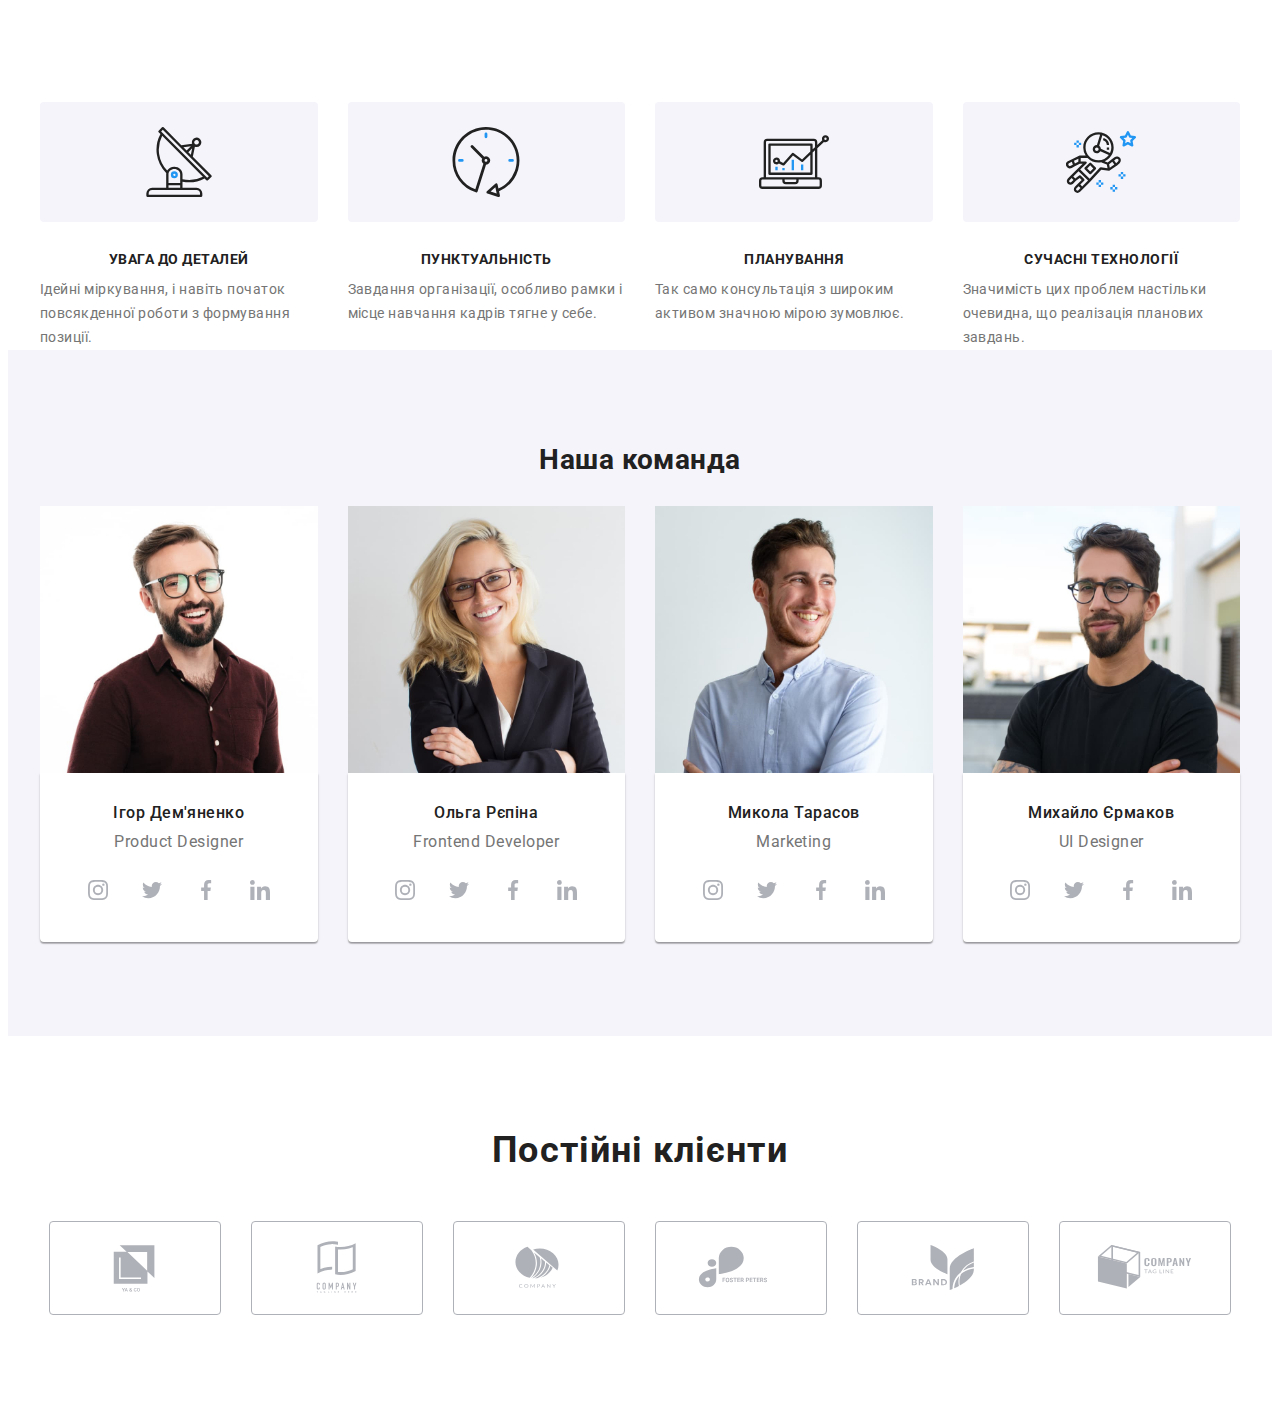
==== index.html @ 61825022 "домашня робота 8" ====
<!DOCTYPE html>
<html lang="uk">
  <head>
    <meta charset="UTF-8" />
    <meta http-equiv="X-UA-Compatible" content="IE=edge" />
    <meta name="viewport" content="width=device-width, initial-scale=1.0" />
    <title lang="en">WebStudio</title>
    <link rel="preconnect" href="https://fonts.googleapis.com" />
    <link rel="preconnect" href="https://fonts.gstatic.com" crossorigin />
    <link
      href="https://fonts.googleapis.com/css2?family=Raleway:wght@700&family=Roboto:wght@400;500;700;900&display=swap"
      rel="stylesheet"
    />
    <link
      rel="stylesheet"
      href="https://cdnjs.cloudflare.com/ajax/libs/modern-normalize/1.1.0/modern-normalize.min.css"
      integrity="sha512-wpPYUAdjBVSE4KJnH1VR1HeZfpl1ub8YT/NKx4PuQ5NmX2tKuGu6U/JRp5y+Y8XG2tV+wKQpNHVUX03MfMFn9Q=="
      crossorigin="anonymous"
      referrerpolicy="no-referrer"
    />
        <link rel="stylesheet" href="./css/main.min.css">
  </head>
  <body>
    <!-- <header class="header">
      <div class="conteiner header__conteiner">
        <nav class="navigation">
          <div class="logo__box">
            <a class="logo logo__link" href="./index.html" lang="en"
              >Web<span class=" logo__span logo__span--black">Studio</span></a
            >
          </div>
          <ul class="navigation__list list">
            <li class="navigation__item">
              <a class="navigation__link link navigation__link--current" href="./index.html">Студія</a>
            </li>
            <li class="navigation__item">
              <a class="navigation__link link" href="./portfolio.html">Портфоліо</a>
            </li>
            <li class="navigation__item">
              <a class="navigation__link link" href="#">Контакти</a>
            </li>
          </ul>
        </nav>
        <ul class="contacts list">
          <li class="contacts__item">
            <a class="contacts__link link" href="mailto:info@devstudio.com">
              <svg class="contacts__icons" width="16" height="12">
                <use href="./images/sprite.svg#icon-envelope"></use>
              </svg>
              info@devstudio.com</a
            >
          </li>
          <li class="contacts__item">
            <a class="contacts__link link" href="tel:+380961111111">
              <svg class="contacts__icons" width="10" height="16">
                <use href="./images/sprite.svg#icon-smartphone"></use></svg>+38 096 111 11 11</a>
          </li>
        </ul>
      </div>
    </header> -->
    <main>
      <!-- <section class="hero">
        <div class="conteiner">
          <h1 class="hero__title">Ефективні рішення для вашого бізнесу</h1>
          <button class="hero__btn btn" data-modal-open type="button">Замовити послугу</button>
        </div>
      </section> -->
      <section class="benefits section">
        <div class="conteiner">
          <h2 class="visually-hidden">переваги</h2>
          <ul class="benefits__list list">
            <li class="benefits__item">
              <div class="benefits__thumb">
                <svg class="benefits__icon" width="70" height="70">
                  <use href="./images/sprite.svg#icon-antenna"></use>
                </svg>
              </div>
              <h3 class="benefits__title">Увага до деталей</h3>
              <p class="benefits__text">
                Ідейні міркування, і навіть початок повсякденної роботи з
                формування позиції.
              </p>
            </li>
            <li class="benefits__item">
              <div class="benefits__thumb">
                <svg class="benefits__icon" width="70" height="70">
                  <use href="./images/sprite.svg#icon-clock"></use>
                </svg>
              </div>
              <h3 class="benefits__title">Пунктуальність</h3>
              <p class="benefits__text">
                Завдання організації, особливо рамки і місце навчання кадрів
                тягне у себе.
              </p>
            </li>
            <li class="benefits__item">
              <div class="benefits__thumb">
                <svg class="benefits__icon" width="70" height="70">
                  <use href="./images/sprite.svg#icon-diagram"></use>
                </svg>
              </div>
              <h3 class="benefits__title">Планування</h3>
              <p class="benefits__text">
                Так само консультація з широким активом значною мірою зумовлює.
              </p>
            </li>
            <li class="benefits__item">
              <div class="benefits__thumb">
                <svg class="benefits__icon" width="70" height="70">
                  <use href="./images/sprite.svg#icon-astronaut"></use>
                </svg>
              </div>
              <h3 class="benefits__title">Сучасні технології</h3>
              <p class="benefits__text">
                Значимість цих проблем настільки очевидна, що реалізація
                планових завдань.
              </p>
            </li>
          </ul>
        </div>
      </section>
      <!-- <section class="work section">
        <div class="conteiner">
          <h2 class="work__title">Чим ми займаємося</h2>
          <ul class="work__list list">
            <li class="work__item">
              <div class="thumb">
                <img src="./images/img_box_1.jpg" alt="розробка" width="370" height="294" />
                <p class="work__text">десктопні додатки</p>
              </div>
            </li>
            <li class="work__item">
              <div class="thumb">
                <img src="./images/img_box_2.jpg" alt="опимізація" width="370" height="294" />
                <p class="work__text">мобільні додатки</p>
              </div>
            </li>
            <li class="work__item">
              <div class="thumb">
                <img src="./images/img_box_3.jpg" alt="дизайн" width="370" height="294" />
                <p class="work__text">дизайнерські рішення</p>
              </div> 
            </li>
          </ul>
        </div>
      </section> -->
      <section class="team section">
        <div class="conteiner">
          <h2 class="team__top-title">Наша команда</h2>
          <ul class="team__list list">
            <li class="team__item">
              <img
                src="./images/img_team_card_1.jpg"
                alt="product designer"
                width="270"
                height="260"
              />
              <div class="team__box">
                <h3 class="team__title">Ігор Дем'яненко</h3>
                <p class="team__text" lang="en">Product Designer</p>
                <ul class="social list">
                  <li class="social__item">
                    <a class="social__link" href="#">
                      <svg class="social__icon" width="20px" height="20px">
                        <use
                          href="./images/sprite.svg#icon-instagram"
                        ></use></svg></a>
                  </li>
                  <li class="social__item">
                    <a class="social__link" href="#">
                      <svg class="social__icon" width="20px" height="20px">
                        <use href="./images/sprite.svg#icon-twitter"></use>
                      </svg>
                    </a>
                  </li>
                  <li class="social__item">
                    <a class="social__link" href="#">
                      <svg class="social__icon" width="20px" height="20px">
                        <use href="./images/sprite.svg#icon-facebook"></use>
                      </svg>
                    </a>
                  </li>
                  <li class="social__item">
                    <a class="social__link" href="#">
                      <svg class="social__icon" width="20px" height="20px">
                        <use href="./images/sprite.svg#icon-linkedin"></use>
                      </svg>
                    </a>
                  </li>
                </ul>
              </div>
            </li>
            <li class="team__item">
              <img
                src="./images/img_team_card_2.jpg"
                alt="forntend developer"
                width="270"
                height="260"
              />
              <div class="team__box">
                <h3 class="team__title">Ольга Рєпіна</h3>
                <p class="team__text" lang="en">Frontend Developer</p>
                <ul class="social list">
                  <li class="social__item">
                    <a class="social__link" href="#">
                      <svg class="social__icon" width="20px" height="20px">
                        <use
                          href="./images/sprite.svg#icon-instagram"
                        ></use></svg></a>
                  </li>
                  <li class="social__item">
                    <a class="social__link" href="#">
                      <svg class="social__icon" width="20px" height="20px">
                        <use href="./images/sprite.svg#icon-twitter"></use>
                      </svg>
                    </a>
                  </li>
                  <li class="social__item">
                    <a class="social__link" href="#">
                      <svg class="social__icon" width="20px" height="20px">
                        <use href="./images/sprite.svg#icon-facebook"></use>
                      </svg>
                    </a>
                  </li>
                  <li class="social__item">
                    <a class="social__link" href="#">
                      <svg class="social__icon" width="20px" height="20px">
                        <use href="./images/sprite.svg#icon-linkedin"></use>
                      </svg>
                    </a>
                  </li>
                </ul>
              </div>
            </li>
            <li class="team__item">
              <img
                src="./images/img_team_card_3.jpg"
                alt="marketing"
                width="270"
                height="260"
              />
              <div class="team__box">
                <h3 class="team__title">Микола Тарасов</h3>
                <p class="team__text" lang="en">Marketing</p>
                <ul class="social list">
                  <li class="social__item">
                    <a class="social__link" href="#">
                      <svg class="social__icon" width="20px" height="20px">
                        <use
                          href="./images/sprite.svg#icon-instagram"
                        ></use></svg></a>
                  </li>
                  <li class="social__item">
                    <a class="social__link" href="#">
                      <svg class="social__icon" width="20px" height="20px">
                        <use href="./images/sprite.svg#icon-twitter"></use>
                      </svg>
                    </a>
                  </li>
                  <li class="social__item">
                    <a class="social__link" href="#">
                      <svg class="social__icon" width="20px" height="20px">
                        <use href="./images/sprite.svg#icon-facebook"></use>
                      </svg>
                    </a>
                  </li>
                  <li class="social__item">
                    <a class="social__link" href="#">
                      <svg class="social__icon" width="20px" height="20px">
                        <use href="./images/sprite.svg#icon-linkedin"></use>
                      </svg>
                    </a>
                  </li>
                </ul>
              </div>
            </li>
            <li class="team__item">
              <img
                src="./images/img_team_card_4.jpg"
                alt="ui desinger"
                width="270"
                height="260"
              />
              <div class="team__box">
                <h3 class="team__title">Михайло Єрмаков</h3>
                <p class="team__text" lang="en">UI Designer</p>
                <ul class="social list">
                  <li class="social__item">
                    <a class="social__link" href="#">
                      <svg class="social__icon" width="20px" height="20px">
                        <use
                          href="./images/sprite.svg#icon-instagram"
                        ></use></svg></a>
                  </li>
                  <li class="social__item">
                    <a class="social__link" href="#">
                      <svg class="social__icon" width="20px" height="20px">
                        <use href="./images/sprite.svg#icon-twitter"></use>
                      </svg>
                    </a>
                  </li>
                  <li class="social__item">
                    <a class="social__link" href="#">
                      <svg class="social__icon" width="20px" height="20px">
                        <use href="./images/sprite.svg#icon-facebook"></use>
                      </svg>
                    </a>
                  </li>
                  <li class="social__item">
                    <a class="social__link" href="#">
                      <svg class="social__icon" width="20px" height="20px">
                        <use href="./images/sprite.svg#icon-linkedin"></use>
                      </svg>
                    </a>
                  </li>
                </ul>
              </div>
            </li>
          </ul>
        </div>
      </section>
      <section class="clients section">
        <div class="conteiner">
          <h2 class="cliient-title">Постійні клієнти</h2>
          <ul class="clients-list list">
            <li class="clients-item">
              <a class="cliets-link" href="#">
                <svg class="client-icon" width="106px" height="60px">
                  <use href="./images/sprite.svg#icon-Logo"></use>
                </svg>
              </a>
            </li>
            <li>
              <a class="cliets-link" href="#">
                <svg class="client-icon" width="106px" height="60px">
                  <use href="./images/sprite.svg#icon-Logo2"></use>
                </svg>
              </a>
            </li>
            <li class="clients-item">
              <a class="cliets-link" href="#">
                <svg class="client-icon" width="106px" height="60px">
                  <use href="./images/sprite.svg#icon-Logo3"></use>
                </svg>
              </a>
            </li>
            <li class="clients-item">
              <a class="cliets-link" href="#">
                <svg class="client-icon" width="106px" height="60px">
                  <use href="./images/sprite.svg#icon-Logo4"></use>
                </svg>
              </a>
            </li>
            <li class="clients-item">
              <a class="cliets-link" href="#">
                <svg class="client-icon" width="106px" height="60px">
                  <use href="./images/sprite.svg#icon-Logo5"></use>
                </svg>
              </a>
            </li>
            <li class="clients-item">
              <a class="cliets-link" href="#">
                <svg class="client-icon" width="106px" height="60px">
                  <use href="./images/sprite.svg#icon-Logo6"></use>
                </svg>
              </a>
            </li>
          </ul>
        </div>
      </section>
    </main>
    <!-- <footer class="footer">
      <div class="conteiner footerdiv">
        <div class="contacts-footer">
          <a class="logo logo__link" href="./index.html" lang="en">
            Web<span class="logo__span--white">Studio</span></a
          >
          <address class="footer-adress">
            <ul class="footer-list list">
              <li class="footer-item">
                <a
                  class="footer-link link"
                  href="https://goo.gl/maps/CmBMS6Zbuasyug2B9"
                  target="_blank"
                  rel="noopener noreferrer nofollow"
                  >м. Київ, пр-т Лесі Українки, 26</a
                >
              </li>
              <li class="footer-item">
                <a class="footer-link-em link" href="mailto:info@devstudio.com"
                  >info@devstudio.com</a
                >
              </li>
              <li class="footer-item">
                <a class="footer-link-tel link" href="tel:+380961111111"
                  >+38 096 111 11 11</a
                >
              </li>
            </ul>
          </address>
        </div>
        <div class="footer-soclink">
          <p class="tetx-soclink">приєднуйтесь</p>
          <ul class="soc-list list">
            <li class="soc-item">
              <a class="soc-link" href="#">
                <svg class="soc-icon" width="20px" height="20px">
                  <use href="./images/sprite.svg#icon-instagram"></use></svg></a>
            </li>
            <li class="soc-item">
              <a class="soc-link" href="#">
                <svg class="soc-icon" width="20px" height="20px">
                  <use href="./images/sprite.svg#icon-twitter"></use>
                </svg>
              </a>
            </li>
            <li class="soc-item">
              <a class="soc-link" href="#">
                <svg class="soc-icon" width="20px" height="20px">
                  <use href="./images/sprite.svg#icon-facebook"></use>
                </svg>
              </a>
            </li>
            <li class="soc-item">
              <a class="soc-link" href="#">
                <svg class="soc-icon" width="20px" height="20px">
                  <use href="./images/sprite.svg#icon-linkedin"></use>
                </svg>
              </a>
            </li>
          </ul>
        </div>
        <div class="follow-box">
          <p class="follow-text">підпишіться на розсилку</p>
          <form name="follow" class="follow-form">
            <label>
              <input type="email" placeholder="E-mail" name="email" class="email-input" >
            </label>
            <button type="submit" class="btn-follow">Підписатися
              <svg class="btn-folllow-icon" widht="24px" height="24px">
                <use href="./images/sprite.svg#icon-icon-send"></use>
              </svg>
            </button>
          </form>
        </div>
      </div>
    </footer> -->
    <div class="backdrop is-hidden" data-modal>
      <div class="modal">
        <button type="button" data-modal-close class="modal-btn">
          <svg class="modal-btn-icon" width="18px" height="18px">
           <use href="./images/sprite.svg#icon-close"></use>
          </svg>
        </button>
        <p class="modal-top-text">Залиште свої дані, ми вам передзвонимо</p>
        <form class="modal-form">
          <div class="modal-input-thumb">
            <label class="modal-name">Ім'я
              <input type="text" name="name" class="modal-input">
              <svg class="modal-form-icon" width="18px" height="18px">
                <use href="./images/sprite.svg#icon-person-black-18dp"></use>
              </svg> 
          </div>
          <div class="modal-input-thumb">
            <label class="modal-name">Телефон
              <input type="tel" name="tel" class="modal-input">
              <svg class="modal-form-icon" width="18px" height="18px">
                <use href="./images/sprite.svg#icon-phone-black-18dp"></use>
              </svg> 
          </label>
          </div>
          <div class="modal-input-thumb">
            <label class="modal-name">Пошта
              <input type="email" name="email" class="modal-input">
              <svg class="modal-form-icon" width="18px" height="18px">
                <use href="./images/sprite.svg#icon-email-black-18dp"></use>
              </svg> 
          </label>
          </div>
        <label class="modal-coments">Коментар
          <textarea type="text" placeholder="Введіть текст" class="modal-coments-input"></textarea>
        </label>
        <label class="modal-check">
          <input type="checkbox" class="modal-check-input">
          <svg class="modalcheck-icon" width="16px" height="15px" >
            <use href="./images/sprite.svg#icon-icon-check"></use>
          </svg>
          Погоджуюся з розсилкою та приймаю
          <a href="#" class="modal-lecense">Умови договору</a>
        </label>
        </form>
        <button type="submit" class="modal-btn-send">Відправити</button>
      </div>
    </div>
    <script src="./js/modal.js"></script>
  </body>
</html>
---- css/main.min.css ----
:root{--akcent: #2196f3;--logo-color: #000000;--text-color: #757575;--header-color: #212121;--adress-color: rgba(255, 255, 255, 0.6);--mainbackdroundcolor: #ffffff;--footerbackground: #2f303a;--btnsortbackground: #f5f4fa;--sectionbackground: #f5f5f5;--avtivebackgroudbtn: #188ce8}h1,h2,h3,h4,h5,h6,p{margin:0}ul,ol{margin:0;padding-left:0}img{display:block;max-width:100%;height:auto;width:100%}.visually-hidden{position:absolute;width:1px;height:1px;margin:-1px;border:0;padding:0;white-space:nowrap;-webkit-clip-path:inset(100%);clip-path:inset(100%);clip:rect(0 0 0 0);overflow:hidden}.list{list-style:none}.link{text-decoration:none}body{font-family:"Roboto",sans-serif;background-color:var(--mainbackdroundcolor);color:var(--text-color);letter-spacing:.03em}.conteiner{width:100%;margin:0 auto}@media screen and (min-width: 480px){.conteiner{width:480px}}@media screen and (min-width: 768px){.conteiner{width:768px;padding-left:15px;padding-right:15px}}@media screen and (min-width: 1200px){.conteiner{width:1200px}}.section{padding-top:94px;padding-bottom:94px}.modal-btn,.btn-follow,.soc-link,.social__link,.contacts__link,.navigation,.header__conteiner{display:flex;align-items:center}.header{background:var(--mainbackdroundcolor);border-bottom:1px solid #ececec}.logo__link{font-family:"Raleway",sans-serif;font-style:normal;font-weight:700;font-size:26px;line-height:1.19;letter-spacing:.03em;color:var(--akcent);text-decoration:none}.logo__span--black{color:var(--logo-color)}.logo__box{margin-right:93px}.navigation__list{display:flex;gap:50px}.navigation__link{position:relative;padding-top:32px;padding-bottom:32px;font-weight:500;font-size:14px;line-height:1.14;letter-spacing:.02em;color:var(--header-color);transition:color 250ms cubic-bezier(0.4, 0, 0.2, 1),fill 250ms cubic-bezier(0.4, 0, 0.2, 1)}.navigation__link,.navigation__link{color:var(--akcent);cursor:pointer;fill:var(--akcent)}.navigation__link.link.navigation__link--current{color:var(--akcent)}.navigation__link.link.navigation__link--current::after{position:absolute;bottom:0;left:0;content:"";height:4px;width:100%;background-color:var(--akcent);border-radius:2px}.contacts{display:flex;gap:30px;margin-left:auto;padding-top:32px;padding-bottom:32px;justify-content:center}.contacts__link{font-weight:500;font-size:14px;line-height:1.14;letter-spacing:.02em;color:var(--text-color);transition:color 250ms cubic-bezier(0.4, 0, 0.2, 1)}.contacts__link:hover,.contacts__link:focus{color:var(--akcent);cursor:pointer}.contacts__icons{margin-right:10px;fill:currentColor}.hero{background:var(--footerbackground);background-image:linear-gradient(rgba(47, 48, 58, 0.4), rgba(47, 48, 58, 0.4)),url(../images/Img_bg.jpg);background-repeat:no-repeat;background-size:cover;background-position:center;max-width:1600px;text-align:center;padding-top:200px;padding-bottom:200px;margin:0 auto}.hero__title{max-width:696px;margin-bottom:30px;margin-left:auto;margin-right:auto;text-align:center;font-style:normal;font-weight:900;font-size:44px;line-height:1.36;letter-spacing:.06em;text-transform:uppercase;color:var(--mainbackdroundcolor)}.hero__btn{max-height:50px;min-width:216px;border:none;border-radius:4px;padding:10px 32px;font-family:inherit;font-style:normal;font-weight:700;font-size:16px;line-height:1.88;text-align:center;letter-spacing:.06em;color:var(--mainbackdroundcolor);background-color:var(--akcent);transition:color 250ms cubic-bezier(0.4, 0, 0.2, 1),background 250ms cubic-bezier(0.4, 0, 0.2, 1)}.hero__btn:hover,.hero__btn:focus{color:var(--mainbackdroundcolor);background:var(--avtivebackgroudbtn);cursor:pointer}.benefits{padding:94px 0px 0px 0px}.benefits__list{display:flex;gap:30px}.benefits__item{flex-basis:calc((100% - 90px)/4)}.benefits__title{margin-bottom:10px;font-size:14px;line-height:1.14;text-transform:uppercase;color:var(--header-color);text-align:center}.benefits__text{font-size:14px;line-height:1.71;color:var(--text-color)}.benefits__thumb{width:100%;background:var(--btnsortbackground);display:flex;align-items:center;justify-content:center;border-radius:4px;margin-bottom:30px;padding-top:25px;padding-bottom:25px}.work__title{margin-bottom:50px;font-size:36px;line-height:1.16;text-align:center;color:var(--header-color)}.work__list{display:flex}.work__item{margin-right:30px}.work__item:last-child{margin-right:0px}.thumb{position:relative}.work__text{position:absolute;bottom:0;left:0;background-color:rgba(47,48,58,.8);display:block;width:100%;min-height:70px;padding-top:27px;padding-bottom:27px;font-weight:700;font-size:14px;line-height:1.14;text-align:center;letter-spacing:.03em;text-transform:uppercase;color:#fff}.team{background:var(--btnsortbackground)}.team__top-title{margin-bottom:30px;font-size:28px;line-height:1.16;text-align:center;color:var(--header-color)}@media screen and (min-width: 768px){.team__list{display:flex;gap:30px;flex-wrap:wrap}}.team__item{background:var(--mainbackdroundcolor)}@media screen and (max-width: 480px){.team__item:not(:last-child){margin-bottom:30px}}@media screen and (min-width: 768px){.team__item{width:calc((100% - 30px)/2)}}@media screen and (min-width: 1200px){.team__item{width:calc((100% - 90px)/4)}}.team__title{margin-bottom:10px;font-weight:500;font-size:16px;line-height:1.19;text-align:center;color:var(--header-color)}.team__text{margin-bottom:16px;font-size:16px;line-height:1.19;text-align:center;color:var(--text-color)}.team__box{padding-top:30px;padding-bottom:30px;box-shadow:0px 1px 3px rgba(0,0,0,.12),0px 1px 1px rgba(0,0,0,.14),0px 2px 1px rgba(0,0,0,.2);border-radius:0px 0px 4px 4px}.social{display:flex;justify-content:center;gap:10px}.social__link{width:44px;height:44px;border-radius:50%;justify-content:center;fill:#afb1b8;transition:fill 250ms cubic-bezier(0.4, 0, 0.2, 1),background-color 250ms cubic-bezier(0.4, 0, 0.2, 1)}.social__link:hover,.social__link:focus{background-color:var(--akcent);fill:#fff}.cliient-title{margin-bottom:30px;font-size:6vh;line-height:1.17;text-align:center;letter-spacing:.03em;color:var(--header-color)}@media screen and (min-width: 480px){.cliient-title{font-size:28px;line-height:1.17}}@media screen and (min-width: 1200px){.cliient-title{font-size:36px;line-height:1.16;margin-bottom:50px}}.clients-list{display:flex;gap:30px;flex-basis:calc((100% - 60px)/2);flex-wrap:wrap;justify-content:center}@media screen and (min-width: 768px){.clients-list{flex-basis:calc((100% - 90px)/3)}}@media screen and (min-width: 1200px){.clients-list{flex-basis:calc((100% - 150px)/6)}}.cliets-link{display:flex;width:210px;height:92px;justify-content:center;align-items:center;fill:#afb1b8;border:1px solid #afb1b8;border-radius:4px;transition:fill 250ms cubic-bezier(0.4, 0, 0.2, 1),border 250ms cubic-bezier(0.4, 0, 0.2, 1)}.cliets-link:hover,.cliets-link:focus{fill:var(--akcent);border:1px solid var(--akcent)}@media screen and (min-width: 768px){.cliets-link{width:226px}}@media screen and (min-width: 1200px){.cliets-link{width:170px}}.footer{background:var(--footerbackground);padding-top:60px;padding-bottom:60px}.footer-adress{margin-top:20px}.footer-item{margin-top:9px}.footer-item:first-child{margin-top:0}.logo__span--white{font-style:normal;font-weight:700;font-size:26px;line-height:1.19;letter-spacing:.03em;color:var(--mainbackdroundcolor)}.footer-link{font-style:normal;font-size:14px;line-height:1.71;letter-spacing:.03em;color:var(--mainbackdroundcolor);transition:color 250ms cubic-bezier(0.4, 0, 0.2, 1)}.footer-link:hover,.footer-link:focus{color:var(--akcent);cursor:pointer}.footer-link-em{font-style:normal;font-size:14px;line-height:1.71;letter-spacing:.03em;color:var(--adress-color);transition:color 250ms cubic-bezier(0.4, 0, 0.2, 1)}.footer-link-em:hover,.footer-link-em:focus{color:var(--akcent);cursor:pointer}.footer-link-tel{font-style:normal;font-weight:400;font-size:14px;line-height:1.71;letter-spacing:.03em;color:var(--adress-color);transition:color 250ms cubic-bezier(0.4, 0, 0.2, 1)}.footer-link-tel:hover,.footer-link-tel:focus{color:var(--akcent);cursor:pointer}.footer-link-tel:hover,.footer-link-tel:focus,.footer-link:hover,.footer-link:focus,.footer-link-em:hover,.footer-link-em:focus{color:var(--akcent);cursor:pointer}.footerdiv{display:flex;align-items:baseline}.footer-soclink{margin-left:70px}.tetx-soclink{margin-bottom:20px;font-weight:700;font-size:14px;line-height:1.14;letter-spacing:.03em;text-transform:uppercase;text-align:left;color:#fff}.soc-list{display:flex;justify-content:center;gap:10px}.soc-link{width:44px;height:44px;border-radius:50%;justify-content:center;fill:#fff;background-color:rgba(255,255,255,.1);transition:background-color 250ms cubic-bezier(0.4, 0, 0.2, 1)}.soc-link:hover,.soc-link:focus{background-color:var(--akcent)}.follow-box{display:flex;margin-left:93px;width:570px;flex-direction:column}.follow-form{display:flex;gap:12px}.follow-text{margin-bottom:20px;font-weight:700;font-size:14px;line-height:1.14;letter-spacing:.03em;text-transform:uppercase;color:#fff}.email-input{width:358px;height:50px;background-color:rgba(0,0,0,0);padding-left:16px;border:1px solid rgba(255,255,255,.3);filter:drop-shadow(0px 4px 4px rgba(0, 0, 0, 0.15));border-radius:4px;transition:color 250ms cubic-bezier(0.4, 0, 0.2, 1),border 250ms cubic-bezier(0.4, 0, 0.2, 1);outline:none}.email-input:hover,.email-input:focus,.email-input:focus-visible{color:#fff;border:1px solid var(--avtivebackgroudbtn)}.btn-follow{padding:10px 24px;height:50px;width:200px;border-radius:4px;border:none;background-color:var(--akcent);font-weight:700;font-size:16px;line-height:1.88;text-align:center;letter-spacing:.06em;gap:10px;color:#fff;cursor:pointer;transition:background-color 250ms cubic-bezier(0.4, 0, 0.2, 1),filter 250ms cubic-bezier(0.4, 0, 0.2, 1)}.btn-follow:focus,.btn-follow:hover{background-color:var(--avtivebackgroudbtn);filter:drop-shadow(0px 4px 4px rgba(0, 0, 0, 0.25))}.btn-sortlist{display:flex;justify-content:center;gap:8px;margin-bottom:50px}.btn-sort{border-radius:4px;border:1px solid rgba(0,0,0,0);max-height:38px;padding:6px 22px;font-family:inherit;font-weight:500;font-size:16px;line-height:1.62;text-align:center;letter-spacing:.03em;color:var(--header-color);background:var(--btnsortbackground);cursor:pointer;transition:box-shadow 250ms cubic-bezier(0.4, 0, 0.2, 1),background 250ms cubic-bezier(0.4, 0, 0.2, 1),color 250ms cubic-bezier(0.4, 0, 0.2, 1)}.btn-sort:hover,.btn-sort:focus{color:var(--mainbackdroundcolor);background:var(--akcent);box-shadow:0px 3px 1px rgba(0,0,0,.1),0px 1px 2px rgba(0,0,0,.08),0px 2px 2px rgba(0,0,0,.12)}.portfolio-list{display:flex;gap:30px;flex-wrap:wrap;flex-basis:calc((100% - 60px)/3)}.potfolio-link{display:block;transition:box-shadow 250ms cubic-bezier(0.4, 0, 0.2, 1)}.potfolio-link:hover,.potfolio-link:focus{box-shadow:0px 1px 1px rgba(0,0,0,.12),0px 4px 4px rgba(0,0,0,.06),1px 4px 6px rgba(0,0,0,.16)}.portfolio-title{margin-bottom:4px;font-size:18px;line-height:2;letter-spacing:.06em;color:var(--header-color)}.portfolio-text{font-size:16px;line-height:1.88;letter-spacing:.03em;color:var(--text-color)}.portfilio-box{max-width:370px;min-height:110px;padding:20px 24px;border:1px solid #eee;border-top:none}.portfolio-wrap{position:relative;overflow:hidden}.portfilo-wrap-text{position:absolute;top:0;left:0;font-size:18px;line-height:1.56;letter-spacing:.03em;color:#fff;background-color:rgba(33,150,243,.9);padding:63px 24px;height:100%;transform:translateY(100%);transition:transform 250ms cubic-bezier(0.4, 0, 0.2, 1);overflow:auto}.potfolio-link:hover .portfilo-wrap-text{transform:translateY(0)}.backdrop{position:fixed;top:0;width:100%;height:100%;background-color:rgba(0,0,0,.2);transition:opacity 300ms linear,visibility 300ms linear}.modal{width:528px;min-height:581px;position:absolute;top:50%;left:50%;padding:40px 40px;transform:translate(-50%, -50%);background-color:#fff;transform:translate(-50%, -50%) scale(1);transition:transform 300ms linear}.backdrop.is-hidden .modal{transform:translate(-50%, -50%) scale(0)}.modal-btn{width:30px;height:30px;padding:0;border:1px solid rgba(0,0,0,.1);border-radius:50%;justify-content:center;position:absolute;top:8px;right:8px;background-color:inherit;cursor:pointer;transition:box-shadow 250ms cubic-bezier(0.4, 0, 0.2, 1),fill 250ms cubic-bezier(0.4, 0, 0.2, 1)}.modal-btn:hover,.modal-btn:focus{fill:var(--akcent);box-shadow:0px 1px 3px rgba(0,0,0,.12),0px 1px 1px rgba(0,0,0,.14),0px 2px 1px rgba(0,0,0,.2)}.is-hidden{opacity:0;visibility:hidden;pointer-events:none}.modal-top-text{margin-bottom:12px;font-weight:700;font-size:20px;line-height:1.15;text-align:center;letter-spacing:.03em;color:var(--header-color)}.modal-input-thumb{position:relative}.modal-name{font-size:12px;line-height:1.16;letter-spacing:.01em;color:var(--text-color)}.modal-input{height:40px;width:448px;padding-left:42px;margin-bottom:10px;margin-top:4px;border:1px solid rgba(33,33,33,.2);border-radius:4px;transition:border 250ms cubic-bezier(0.4, 0, 0.2, 1);outline:none}.modal-input:hover,.modal-input:focus{border:1px solid var(--akcent)}.modal-form-icon{position:absolute;top:58%;left:20px;transform:translate(-50%, -50%);transition:fill 250ms cubic-bezier(0.4, 0, 0.2, 1)}.modal-input:hover+.modal-form-icon{fill:var(--akcent)}.modal-input:focus+.modal-form-icon{fill:var(--akcent)}.modal-coments{font-size:12px;line-height:1.16;letter-spacing:.01em;color:var(--text-color)}.modal-coments-input{height:120px;width:448px;margin-bottom:20px;margin-top:4px;padding:12px 16px;border:1px solid rgba(33,33,33,.2);border-radius:4px;transition:border 250ms cubic-bezier(0.4, 0, 0.2, 1);outline:none;resize:none}.modal-coments-input:hover,.modal-coments-input:focus{border:1px solid var(--akcent)}.modal-check{display:flex;align-content:center;align-items:center;justify-content:center;font-size:14px;line-height:1.71;letter-spacing:.03em}.modal-check-input{position:absolute;width:1px;height:1px;margin:-1px;border:0;padding:0;white-space:nowrap;-webkit-clip-path:inset(100%);clip-path:inset(100%);clip:rect(0 0 0 0);overflow:hidden}.modalcheck-icon{border:2px solid #212121;border-radius:2px;margin-right:9px;transition:border 250ms cubic-bezier(0.4, 0, 0.2, 1),background-color 250ms cubic-bezier(0.4, 0, 0.2, 1)}.modal-check-input:checked+.modalcheck-icon{background-color:var(--akcent);border:2px solid var(--akcent)}.modal-lecense{display:block;margin-left:4px;font-size:14px;line-height:1.71;letter-spacing:.03em}.modal-btn-send{width:200px;height:50px;display:block;margin-left:auto;margin-right:auto;margin-top:30px;background:var(--akcent);box-shadow:0px 4px 4px rgba(0,0,0,.15);border-radius:4px;border:none;padding:10px;font-weight:700;font-size:16px;line-height:1.88;letter-spacing:.06em;text-align:center;color:#fff;cursor:pointer;transition:background-color 250ms cubic-bezier(0.4, 0, 0.2, 1)}.modal-btn-send:hover,.modal-btn-send:focus{background-color:var(--avtivebackgroudbtn)}/*# sourceMappingURL=main.min.css.map */
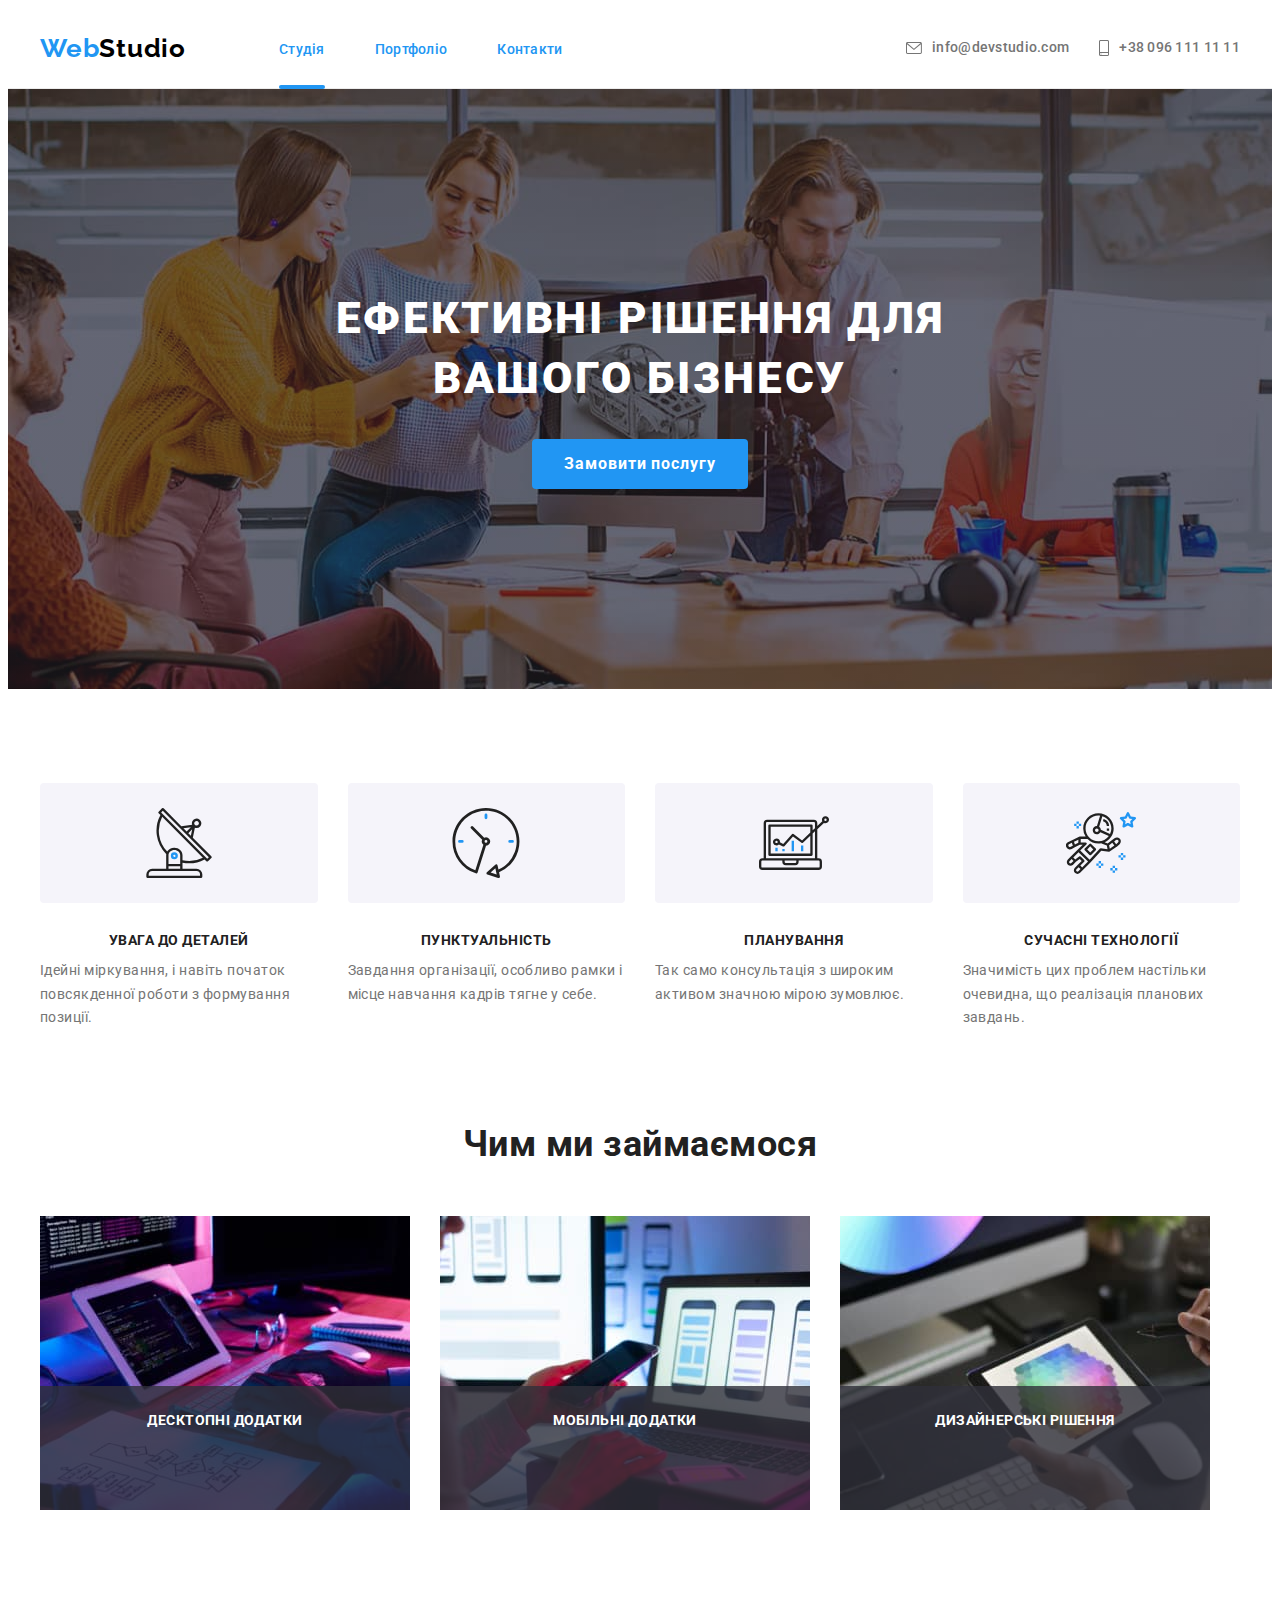
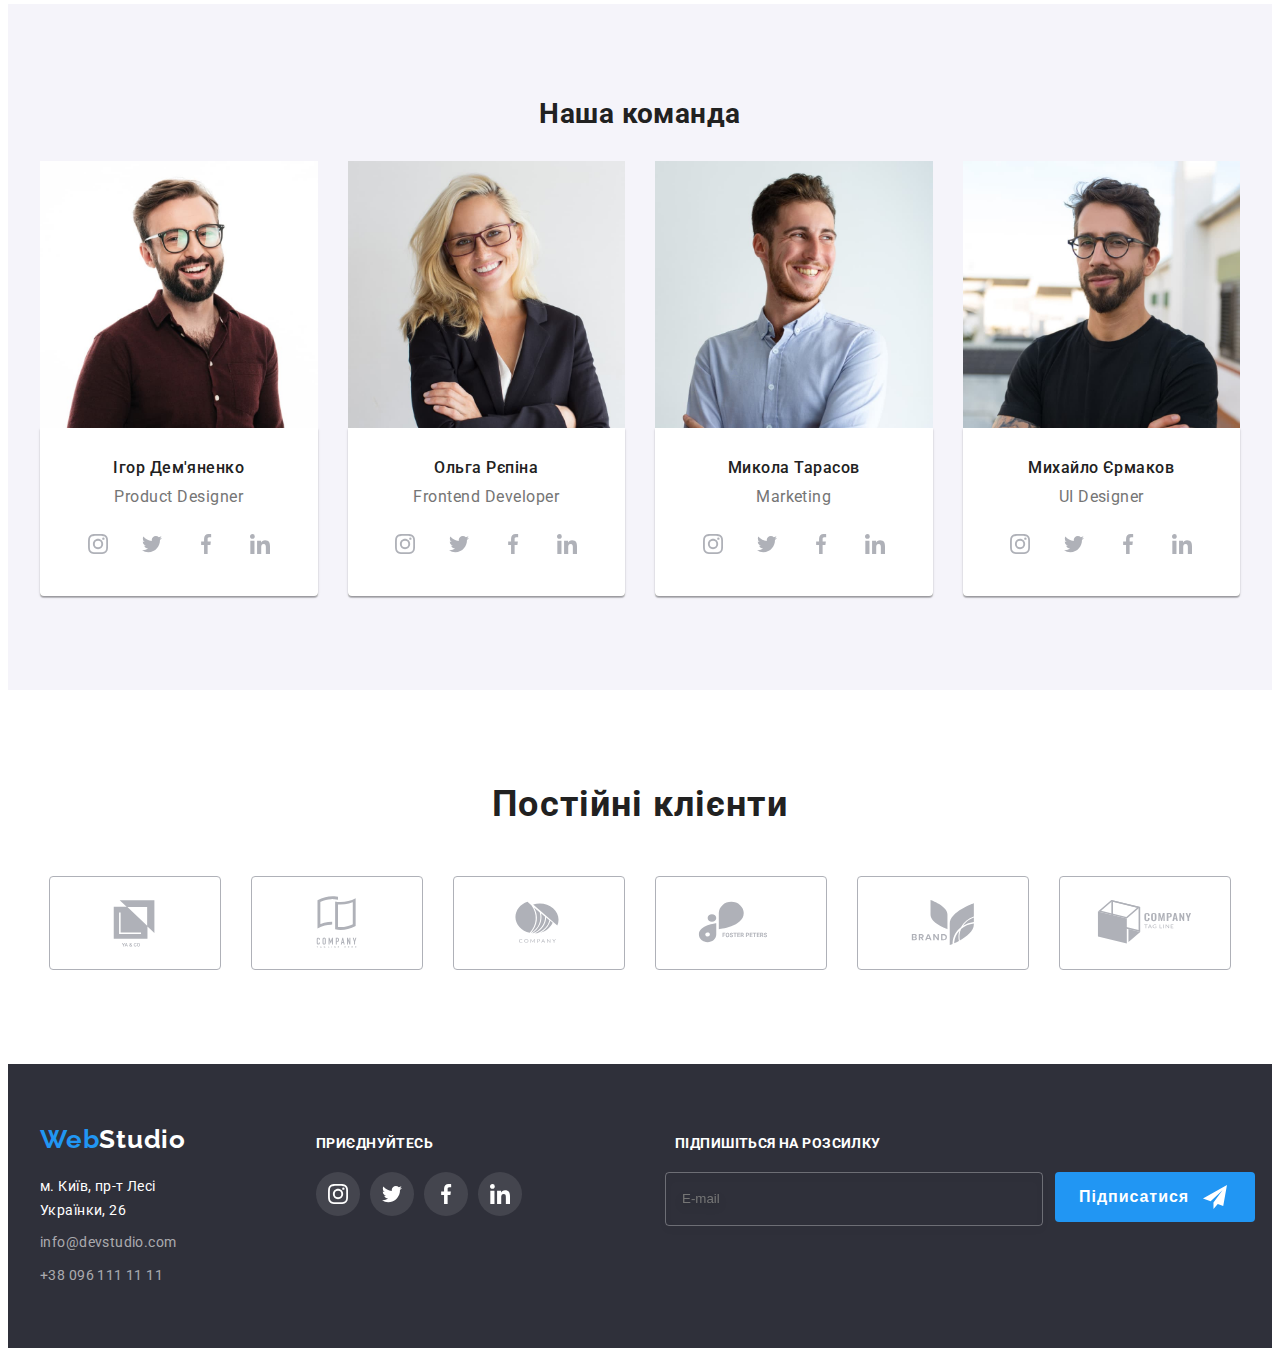
==== commit 11429e14: "домашня робота 8" ====
--- a/index.html
+++ b/index.html
@@ -21,14 +21,14 @@
         <link rel="stylesheet" href="./css/main.min.css">
   </head>
   <body>
-    <!-- <header class="header">
+    <header class="header">
       <div class="conteiner header__conteiner">
+        <div class="logo__box">
+          <a class="logo logo__link" href="./index.html" lang="en"
+            >Web<span class=" logo__span logo__span--black">Studio</span></a
+          >
+        </div>
         <nav class="navigation">
-          <div class="logo__box">
-            <a class="logo logo__link" href="./index.html" lang="en"
-              >Web<span class=" logo__span logo__span--black">Studio</span></a
-            >
-          </div>
           <ul class="navigation__list list">
             <li class="navigation__item">
               <a class="navigation__link link navigation__link--current" href="./index.html">Студія</a>
@@ -56,15 +56,60 @@
                 <use href="./images/sprite.svg#icon-smartphone"></use></svg>+38 096 111 11 11</a>
           </li>
         </ul>
+        <button type="button" data-menu-open class="menu__btn btn" >
+          <svg class="menu_icon" width="18" height="18">
+            <use href="./images/sprite.svg#icon-menu"></use>
+          </svg></button>
+          <div class="menu is-hidden" data-menu >
+            <button type="button" data-menu-close class="menu-btn-close btn">
+              <svg class="menu-btn-icon" width="40px" height="40px">
+               <use href="./images/sprite.svg#icon-close"></use>
+              </svg>
+            </button>
+            <div class="space">
+              <nav class="menu_navigation">
+                <ul class="menu_navigation__list list">
+                  <li class="menu_navigation__item">
+                    <a class="menu_navigation__link link " href="./index.html">Студія</a>
+                  </li>
+                  <li class="menu_navigation__item">
+                    <a class="menu_navigation__link link" href="./portfolio.html">Портфоліо</a>
+                  </li>
+                  <li class="menu_navigation__item">
+                    <a class="menu_navigation__link link" href="#">Контакти</a>
+                  </li>
+                </ul>
+              </nav>
+              <div class="menu_thumb">
+                <ul class="menu_contacts list">
+                  <li class="menu_contacts__item">
+                    <a class="menu_contacts__link link" href="tel:+380961111111">
+                      +38 096 111 11 11</a>
+                  </li>
+                  <li class="menu_contacts__item">
+                    <a class="menu_contacts__link mail link" href="mailto:info@devstudio.com">
+                      info@devstudio.com</a
+                    >
+                  </li>
+                </ul>
+                <ul class="menu_social list">
+                  <li class="menu_social_item"><a class="menu_social_link link" href="#">Instagram</a></li>
+                  <li class="menu_social_item"><a class="menu_social_link link" href="#">Twitter</a></li>
+                  <li class="menu_social_item"><a class="menu_social_link link" href="#">Facebook</a></li>
+                  <li class="menu_social_item"><a class="menu_social_link link" href="#">LinkedIn</a></li>
+                </ul>
+              </div>
+            </div>
+          </div>
       </div>
-    </header> -->
+    </header>
     <main>
-      <!-- <section class="hero">
+      <section class="hero">
         <div class="conteiner">
           <h1 class="hero__title">Ефективні рішення для вашого бізнесу</h1>
           <button class="hero__btn btn" data-modal-open type="button">Замовити послугу</button>
         </div>
-      </section> -->
+      </section>
       <section class="benefits section">
         <div class="conteiner">
           <h2 class="visually-hidden">переваги</h2>
@@ -119,42 +164,71 @@
           </ul>
         </div>
       </section>
-      <!-- <section class="work section">
+      <section class="work section">
         <div class="conteiner">
           <h2 class="work__title">Чим ми займаємося</h2>
           <ul class="work__list list">
             <li class="work__item">
               <div class="thumb">
-                <img src="./images/img_box_1.jpg" alt="розробка" width="370" height="294" />
+                <img 
+                srcset="././images/img_box_1.jpg 1x, ./images/img_box_1_2x.jpg 2x"
+                src="./images/img_box_1.jpg"
+                alt="розробка"
+                width="370"
+                height="294" />
                 <p class="work__text">десктопні додатки</p>
               </div>
             </li>
             <li class="work__item">
               <div class="thumb">
-                <img src="./images/img_box_2.jpg" alt="опимізація" width="370" height="294" />
+                <img
+                srcset="./images/img_box_2.jpg 1x, ./images/img_box_2_2x.jpg 2x" 
+                src="./images/img_box_2.jpg" 
+                alt="опимізація" 
+                width="370" 
+                height="294" />
                 <p class="work__text">мобільні додатки</p>
               </div>
             </li>
             <li class="work__item">
               <div class="thumb">
-                <img src="./images/img_box_3.jpg" alt="дизайн" width="370" height="294" />
+                <img 
+                srcset="./images/img_box_3.jpg 1x, ./images/img_box_3_2x.jpg 2x"
+                src="./images/img_box_3.jpg" 
+                alt="дизайн" 
+                width="370" 
+                height="294" />
                 <p class="work__text">дизайнерські рішення</p>
               </div> 
             </li>
           </ul>
         </div>
-      </section> -->
+      </section>
       <section class="team section">
         <div class="conteiner">
           <h2 class="team__top-title">Наша команда</h2>
           <ul class="team__list list">
             <li class="team__item">
-              <img
+              <picture>
+                <source
+                srcset="./images/img_team_card_1.jpg 1x,
+                ./images/img_team_card_1_2x.jpg 2x"
+                media="(min-widht:1200px)"/>
+                <source
+                srcset="./images/img_team_card_1_tablet.jpg 1x,
+                ./images/img_team_card_1_tablet_2x.jpg 2x"
+                media="(min-widht:768px)"/>
+                <source
+                srcset="./images/img_team_card_1_mobile.jpg 1x,
+                ./images/img_team_card_1_mobile_2x.jpg 2x"
+                media="(min-widht:480px)"/>
+                <img
                 src="./images/img_team_card_1.jpg"
                 alt="product designer"
                 width="270"
                 height="260"
               />
+              </picture>
               <div class="team__box">
                 <h3 class="team__title">Ігор Дем'яненко</h3>
                 <p class="team__text" lang="en">Product Designer</p>
@@ -191,12 +265,27 @@
               </div>
             </li>
             <li class="team__item">
-              <img
+              <picture>
+                <source
+                srcset="./images/img_team_card_2.jpg 1x,
+                ./images/img_team_card_2_2x.jpg 2x"
+                media="(min-widht:1200px)"/>
+                <source
+                srcset="./images/img_team_card_2_tablet.jpg 1x,
+                ./images/img_team_card_2_tablet_2x.jpg 2x"
+                media="(min-widht:768px)"/>
+                <source
+                srcset="./images/img_team_card_2_mobile.jpg 1x,
+                ./images/img_team_card_2_mobile_2x.jpg 2x"
+                media="(min-widht:480px)"/>
+                <img
                 src="./images/img_team_card_2.jpg"
                 alt="forntend developer"
                 width="270"
                 height="260"
               />
+              </picture>
+             
               <div class="team__box">
                 <h3 class="team__title">Ольга Рєпіна</h3>
                 <p class="team__text" lang="en">Frontend Developer</p>
@@ -233,12 +322,27 @@
               </div>
             </li>
             <li class="team__item">
-              <img
+              <picture>
+                <source
+                srcset="./images/img_team_card_3.jpg 1x,
+                ./images/img_team_card_3_2x.jpg 2x"
+                media="(min-widht:1200px)"/>
+                <source
+                srcset="./images/img_team_card_3_tablet.jpg 1x,
+                ./images/img_team_card_3_tablet_2x.jpg 2x"
+                media="(min-widht:768px)"/>
+                <source
+                srcset="./images/img_team_card_3_mobile.jpg 1x,
+                ./images/img_team_card_3_mobile_2x.jpg 2x"
+                media="(min-widht:480px)"/>
+                <img
                 src="./images/img_team_card_3.jpg"
                 alt="marketing"
                 width="270"
                 height="260"
               />
+              </picture>
+              
               <div class="team__box">
                 <h3 class="team__title">Микола Тарасов</h3>
                 <p class="team__text" lang="en">Marketing</p>
@@ -275,12 +379,26 @@
               </div>
             </li>
             <li class="team__item">
-              <img
+              <picture>
+                <source
+                srcset="./images/img_team_card_4.jpg 1x,
+                ./images/img_team_card_4_2x.jpg 2x"
+                media="(min-widht:1200px)"/>
+                <source
+                srcset="./images/img_team_card_4_tablet.jpg 1x,
+                ./images/img_team_card_4_tablet_2x.jpg 2x"
+                media="(min-widht:768px)"/>
+                <source
+                srcset="./images/img_team_card_4_mobile.jpg 1x,
+                ./images/img_team_card_4_mobile_2x.jpg 2x"
+                media="(min-widht:480px)"/>
+                <img
                 src="./images/img_team_card_4.jpg"
                 alt="ui desinger"
                 width="270"
                 height="260"
               />
+              </picture>
               <div class="team__box">
                 <h3 class="team__title">Михайло Єрмаков</h3>
                 <p class="team__text" lang="en">UI Designer</p>
@@ -369,7 +487,7 @@
         </div>
       </section>
     </main>
-    <!-- <footer class="footer">
+    <footer class="footer">
       <div class="conteiner footerdiv">
         <div class="contacts-footer">
           <a class="logo logo__link" href="./index.html" lang="en">
@@ -444,7 +562,7 @@
           </form>
         </div>
       </div>
-    </footer> -->
+    </footer>
     <div class="backdrop is-hidden" data-modal>
       <div class="modal">
         <button type="button" data-modal-close class="modal-btn">
@@ -493,5 +611,6 @@
       </div>
     </div>
     <script src="./js/modal.js"></script>
+    <script src="./js/menu.js"></script>
   </body>
 </html>
--- a/css/main.min.css
+++ b/css/main.min.css
@@ -1 +1 @@
-:root{--akcent: #2196f3;--logo-color: #000000;--text-color: #757575;--header-color: #212121;--adress-color: rgba(255, 255, 255, 0.6);--mainbackdroundcolor: #ffffff;--footerbackground: #2f303a;--btnsortbackground: #f5f4fa;--sectionbackground: #f5f5f5;--avtivebackgroudbtn: #188ce8}h1,h2,h3,h4,h5,h6,p{margin:0}ul,ol{margin:0;padding-left:0}img{display:block;max-width:100%;height:auto;width:100%}.visually-hidden{position:absolute;width:1px;height:1px;margin:-1px;border:0;padding:0;white-space:nowrap;-webkit-clip-path:inset(100%);clip-path:inset(100%);clip:rect(0 0 0 0);overflow:hidden}.list{list-style:none}.link{text-decoration:none}body{font-family:"Roboto",sans-serif;background-color:var(--mainbackdroundcolor);color:var(--text-color);letter-spacing:.03em}.conteiner{width:100%;margin:0 auto}@media screen and (min-width: 480px){.conteiner{width:480px}}@media screen and (min-width: 768px){.conteiner{width:768px;padding-left:15px;padding-right:15px}}@media screen and (min-width: 1200px){.conteiner{width:1200px}}.section{padding-top:94px;padding-bottom:94px}.modal-btn,.btn-follow,.soc-link,.social__link,.contacts__link,.navigation,.header__conteiner{display:flex;align-items:center}.header{background:var(--mainbackdroundcolor);border-bottom:1px solid #ececec}.logo__link{font-family:"Raleway",sans-serif;font-style:normal;font-weight:700;font-size:26px;line-height:1.19;letter-spacing:.03em;color:var(--akcent);text-decoration:none}.logo__span--black{color:var(--logo-color)}.logo__box{margin-right:93px}.navigation__list{display:flex;gap:50px}.navigation__link{position:relative;padding-top:32px;padding-bottom:32px;font-weight:500;font-size:14px;line-height:1.14;letter-spacing:.02em;color:var(--header-color);transition:color 250ms cubic-bezier(0.4, 0, 0.2, 1),fill 250ms cubic-bezier(0.4, 0, 0.2, 1)}.navigation__link,.navigation__link{color:var(--akcent);cursor:pointer;fill:var(--akcent)}.navigation__link.link.navigation__link--current{color:var(--akcent)}.navigation__link.link.navigation__link--current::after{position:absolute;bottom:0;left:0;content:"";height:4px;width:100%;background-color:var(--akcent);border-radius:2px}.contacts{display:flex;gap:30px;margin-left:auto;padding-top:32px;padding-bottom:32px;justify-content:center}.contacts__link{font-weight:500;font-size:14px;line-height:1.14;letter-spacing:.02em;color:var(--text-color);transition:color 250ms cubic-bezier(0.4, 0, 0.2, 1)}.contacts__link:hover,.contacts__link:focus{color:var(--akcent);cursor:pointer}.contacts__icons{margin-right:10px;fill:currentColor}.hero{background:var(--footerbackground);background-image:linear-gradient(rgba(47, 48, 58, 0.4), rgba(47, 48, 58, 0.4)),url(../images/Img_bg.jpg);background-repeat:no-repeat;background-size:cover;background-position:center;max-width:1600px;text-align:center;padding-top:200px;padding-bottom:200px;margin:0 auto}.hero__title{max-width:696px;margin-bottom:30px;margin-left:auto;margin-right:auto;text-align:center;font-style:normal;font-weight:900;font-size:44px;line-height:1.36;letter-spacing:.06em;text-transform:uppercase;color:var(--mainbackdroundcolor)}.hero__btn{max-height:50px;min-width:216px;border:none;border-radius:4px;padding:10px 32px;font-family:inherit;font-style:normal;font-weight:700;font-size:16px;line-height:1.88;text-align:center;letter-spacing:.06em;color:var(--mainbackdroundcolor);background-color:var(--akcent);transition:color 250ms cubic-bezier(0.4, 0, 0.2, 1),background 250ms cubic-bezier(0.4, 0, 0.2, 1)}.hero__btn:hover,.hero__btn:focus{color:var(--mainbackdroundcolor);background:var(--avtivebackgroudbtn);cursor:pointer}.benefits{padding:94px 0px 0px 0px}.benefits__list{display:flex;gap:30px}.benefits__item{flex-basis:calc((100% - 90px)/4)}.benefits__title{margin-bottom:10px;font-size:14px;line-height:1.14;text-transform:uppercase;color:var(--header-color);text-align:center}.benefits__text{font-size:14px;line-height:1.71;color:var(--text-color)}.benefits__thumb{width:100%;background:var(--btnsortbackground);display:flex;align-items:center;justify-content:center;border-radius:4px;margin-bottom:30px;padding-top:25px;padding-bottom:25px}.work__title{margin-bottom:50px;font-size:36px;line-height:1.16;text-align:center;color:var(--header-color)}.work__list{display:flex}.work__item{margin-right:30px}.work__item:last-child{margin-right:0px}.thumb{position:relative}.work__text{position:absolute;bottom:0;left:0;background-color:rgba(47,48,58,.8);display:block;width:100%;min-height:70px;padding-top:27px;padding-bottom:27px;font-weight:700;font-size:14px;line-height:1.14;text-align:center;letter-spacing:.03em;text-transform:uppercase;color:#fff}.team{background:var(--btnsortbackground)}.team__top-title{margin-bottom:30px;font-size:28px;line-height:1.16;text-align:center;color:var(--header-color)}@media screen and (min-width: 768px){.team__list{display:flex;gap:30px;flex-wrap:wrap}}.team__item{background:var(--mainbackdroundcolor)}@media screen and (max-width: 480px){.team__item:not(:last-child){margin-bottom:30px}}@media screen and (min-width: 768px){.team__item{width:calc((100% - 30px)/2)}}@media screen and (min-width: 1200px){.team__item{width:calc((100% - 90px)/4)}}.team__title{margin-bottom:10px;font-weight:500;font-size:16px;line-height:1.19;text-align:center;color:var(--header-color)}.team__text{margin-bottom:16px;font-size:16px;line-height:1.19;text-align:center;color:var(--text-color)}.team__box{padding-top:30px;padding-bottom:30px;box-shadow:0px 1px 3px rgba(0,0,0,.12),0px 1px 1px rgba(0,0,0,.14),0px 2px 1px rgba(0,0,0,.2);border-radius:0px 0px 4px 4px}.social{display:flex;justify-content:center;gap:10px}.social__link{width:44px;height:44px;border-radius:50%;justify-content:center;fill:#afb1b8;transition:fill 250ms cubic-bezier(0.4, 0, 0.2, 1),background-color 250ms cubic-bezier(0.4, 0, 0.2, 1)}.social__link:hover,.social__link:focus{background-color:var(--akcent);fill:#fff}.cliient-title{margin-bottom:30px;font-size:6vh;line-height:1.17;text-align:center;letter-spacing:.03em;color:var(--header-color)}@media screen and (min-width: 480px){.cliient-title{font-size:28px;line-height:1.17}}@media screen and (min-width: 1200px){.cliient-title{font-size:36px;line-height:1.16;margin-bottom:50px}}.clients-list{display:flex;gap:30px;flex-basis:calc((100% - 60px)/2);flex-wrap:wrap;justify-content:center}@media screen and (min-width: 768px){.clients-list{flex-basis:calc((100% - 90px)/3)}}@media screen and (min-width: 1200px){.clients-list{flex-basis:calc((100% - 150px)/6)}}.cliets-link{display:flex;width:210px;height:92px;justify-content:center;align-items:center;fill:#afb1b8;border:1px solid #afb1b8;border-radius:4px;transition:fill 250ms cubic-bezier(0.4, 0, 0.2, 1),border 250ms cubic-bezier(0.4, 0, 0.2, 1)}.cliets-link:hover,.cliets-link:focus{fill:var(--akcent);border:1px solid var(--akcent)}@media screen and (min-width: 768px){.cliets-link{width:226px}}@media screen and (min-width: 1200px){.cliets-link{width:170px}}.footer{background:var(--footerbackground);padding-top:60px;padding-bottom:60px}.footer-adress{margin-top:20px}.footer-item{margin-top:9px}.footer-item:first-child{margin-top:0}.logo__span--white{font-style:normal;font-weight:700;font-size:26px;line-height:1.19;letter-spacing:.03em;color:var(--mainbackdroundcolor)}.footer-link{font-style:normal;font-size:14px;line-height:1.71;letter-spacing:.03em;color:var(--mainbackdroundcolor);transition:color 250ms cubic-bezier(0.4, 0, 0.2, 1)}.footer-link:hover,.footer-link:focus{color:var(--akcent);cursor:pointer}.footer-link-em{font-style:normal;font-size:14px;line-height:1.71;letter-spacing:.03em;color:var(--adress-color);transition:color 250ms cubic-bezier(0.4, 0, 0.2, 1)}.footer-link-em:hover,.footer-link-em:focus{color:var(--akcent);cursor:pointer}.footer-link-tel{font-style:normal;font-weight:400;font-size:14px;line-height:1.71;letter-spacing:.03em;color:var(--adress-color);transition:color 250ms cubic-bezier(0.4, 0, 0.2, 1)}.footer-link-tel:hover,.footer-link-tel:focus{color:var(--akcent);cursor:pointer}.footer-link-tel:hover,.footer-link-tel:focus,.footer-link:hover,.footer-link:focus,.footer-link-em:hover,.footer-link-em:focus{color:var(--akcent);cursor:pointer}.footerdiv{display:flex;align-items:baseline}.footer-soclink{margin-left:70px}.tetx-soclink{margin-bottom:20px;font-weight:700;font-size:14px;line-height:1.14;letter-spacing:.03em;text-transform:uppercase;text-align:left;color:#fff}.soc-list{display:flex;justify-content:center;gap:10px}.soc-link{width:44px;height:44px;border-radius:50%;justify-content:center;fill:#fff;background-color:rgba(255,255,255,.1);transition:background-color 250ms cubic-bezier(0.4, 0, 0.2, 1)}.soc-link:hover,.soc-link:focus{background-color:var(--akcent)}.follow-box{display:flex;margin-left:93px;width:570px;flex-direction:column}.follow-form{display:flex;gap:12px}.follow-text{margin-bottom:20px;font-weight:700;font-size:14px;line-height:1.14;letter-spacing:.03em;text-transform:uppercase;color:#fff}.email-input{width:358px;height:50px;background-color:rgba(0,0,0,0);padding-left:16px;border:1px solid rgba(255,255,255,.3);filter:drop-shadow(0px 4px 4px rgba(0, 0, 0, 0.15));border-radius:4px;transition:color 250ms cubic-bezier(0.4, 0, 0.2, 1),border 250ms cubic-bezier(0.4, 0, 0.2, 1);outline:none}.email-input:hover,.email-input:focus,.email-input:focus-visible{color:#fff;border:1px solid var(--avtivebackgroudbtn)}.btn-follow{padding:10px 24px;height:50px;width:200px;border-radius:4px;border:none;background-color:var(--akcent);font-weight:700;font-size:16px;line-height:1.88;text-align:center;letter-spacing:.06em;gap:10px;color:#fff;cursor:pointer;transition:background-color 250ms cubic-bezier(0.4, 0, 0.2, 1),filter 250ms cubic-bezier(0.4, 0, 0.2, 1)}.btn-follow:focus,.btn-follow:hover{background-color:var(--avtivebackgroudbtn);filter:drop-shadow(0px 4px 4px rgba(0, 0, 0, 0.25))}.btn-sortlist{display:flex;justify-content:center;gap:8px;margin-bottom:50px}.btn-sort{border-radius:4px;border:1px solid rgba(0,0,0,0);max-height:38px;padding:6px 22px;font-family:inherit;font-weight:500;font-size:16px;line-height:1.62;text-align:center;letter-spacing:.03em;color:var(--header-color);background:var(--btnsortbackground);cursor:pointer;transition:box-shadow 250ms cubic-bezier(0.4, 0, 0.2, 1),background 250ms cubic-bezier(0.4, 0, 0.2, 1),color 250ms cubic-bezier(0.4, 0, 0.2, 1)}.btn-sort:hover,.btn-sort:focus{color:var(--mainbackdroundcolor);background:var(--akcent);box-shadow:0px 3px 1px rgba(0,0,0,.1),0px 1px 2px rgba(0,0,0,.08),0px 2px 2px rgba(0,0,0,.12)}.portfolio-list{display:flex;gap:30px;flex-wrap:wrap;flex-basis:calc((100% - 60px)/3)}.potfolio-link{display:block;transition:box-shadow 250ms cubic-bezier(0.4, 0, 0.2, 1)}.potfolio-link:hover,.potfolio-link:focus{box-shadow:0px 1px 1px rgba(0,0,0,.12),0px 4px 4px rgba(0,0,0,.06),1px 4px 6px rgba(0,0,0,.16)}.portfolio-title{margin-bottom:4px;font-size:18px;line-height:2;letter-spacing:.06em;color:var(--header-color)}.portfolio-text{font-size:16px;line-height:1.88;letter-spacing:.03em;color:var(--text-color)}.portfilio-box{max-width:370px;min-height:110px;padding:20px 24px;border:1px solid #eee;border-top:none}.portfolio-wrap{position:relative;overflow:hidden}.portfilo-wrap-text{position:absolute;top:0;left:0;font-size:18px;line-height:1.56;letter-spacing:.03em;color:#fff;background-color:rgba(33,150,243,.9);padding:63px 24px;height:100%;transform:translateY(100%);transition:transform 250ms cubic-bezier(0.4, 0, 0.2, 1);overflow:auto}.potfolio-link:hover .portfilo-wrap-text{transform:translateY(0)}.backdrop{position:fixed;top:0;width:100%;height:100%;background-color:rgba(0,0,0,.2);transition:opacity 300ms linear,visibility 300ms linear}.modal{width:528px;min-height:581px;position:absolute;top:50%;left:50%;padding:40px 40px;transform:translate(-50%, -50%);background-color:#fff;transform:translate(-50%, -50%) scale(1);transition:transform 300ms linear}.backdrop.is-hidden .modal{transform:translate(-50%, -50%) scale(0)}.modal-btn{width:30px;height:30px;padding:0;border:1px solid rgba(0,0,0,.1);border-radius:50%;justify-content:center;position:absolute;top:8px;right:8px;background-color:inherit;cursor:pointer;transition:box-shadow 250ms cubic-bezier(0.4, 0, 0.2, 1),fill 250ms cubic-bezier(0.4, 0, 0.2, 1)}.modal-btn:hover,.modal-btn:focus{fill:var(--akcent);box-shadow:0px 1px 3px rgba(0,0,0,.12),0px 1px 1px rgba(0,0,0,.14),0px 2px 1px rgba(0,0,0,.2)}.is-hidden{opacity:0;visibility:hidden;pointer-events:none}.modal-top-text{margin-bottom:12px;font-weight:700;font-size:20px;line-height:1.15;text-align:center;letter-spacing:.03em;color:var(--header-color)}.modal-input-thumb{position:relative}.modal-name{font-size:12px;line-height:1.16;letter-spacing:.01em;color:var(--text-color)}.modal-input{height:40px;width:448px;padding-left:42px;margin-bottom:10px;margin-top:4px;border:1px solid rgba(33,33,33,.2);border-radius:4px;transition:border 250ms cubic-bezier(0.4, 0, 0.2, 1);outline:none}.modal-input:hover,.modal-input:focus{border:1px solid var(--akcent)}.modal-form-icon{position:absolute;top:58%;left:20px;transform:translate(-50%, -50%);transition:fill 250ms cubic-bezier(0.4, 0, 0.2, 1)}.modal-input:hover+.modal-form-icon{fill:var(--akcent)}.modal-input:focus+.modal-form-icon{fill:var(--akcent)}.modal-coments{font-size:12px;line-height:1.16;letter-spacing:.01em;color:var(--text-color)}.modal-coments-input{height:120px;width:448px;margin-bottom:20px;margin-top:4px;padding:12px 16px;border:1px solid rgba(33,33,33,.2);border-radius:4px;transition:border 250ms cubic-bezier(0.4, 0, 0.2, 1);outline:none;resize:none}.modal-coments-input:hover,.modal-coments-input:focus{border:1px solid var(--akcent)}.modal-check{display:flex;align-content:center;align-items:center;justify-content:center;font-size:14px;line-height:1.71;letter-spacing:.03em}.modal-check-input{position:absolute;width:1px;height:1px;margin:-1px;border:0;padding:0;white-space:nowrap;-webkit-clip-path:inset(100%);clip-path:inset(100%);clip:rect(0 0 0 0);overflow:hidden}.modalcheck-icon{border:2px solid #212121;border-radius:2px;margin-right:9px;transition:border 250ms cubic-bezier(0.4, 0, 0.2, 1),background-color 250ms cubic-bezier(0.4, 0, 0.2, 1)}.modal-check-input:checked+.modalcheck-icon{background-color:var(--akcent);border:2px solid var(--akcent)}.modal-lecense{display:block;margin-left:4px;font-size:14px;line-height:1.71;letter-spacing:.03em}.modal-btn-send{width:200px;height:50px;display:block;margin-left:auto;margin-right:auto;margin-top:30px;background:var(--akcent);box-shadow:0px 4px 4px rgba(0,0,0,.15);border-radius:4px;border:none;padding:10px;font-weight:700;font-size:16px;line-height:1.88;letter-spacing:.06em;text-align:center;color:#fff;cursor:pointer;transition:background-color 250ms cubic-bezier(0.4, 0, 0.2, 1)}.modal-btn-send:hover,.modal-btn-send:focus{background-color:var(--avtivebackgroudbtn)}/*# sourceMappingURL=main.min.css.map */+:root{--akcent: #2196f3;--logo-color: #000000;--text-color: #757575;--header-color: #212121;--adress-color: rgba(255, 255, 255, 0.6);--mainbackdroundcolor: #ffffff;--footerbackground: #2f303a;--btnsortbackground: #f5f4fa;--sectionbackground: #f5f5f5;--avtivebackgroudbtn: #188ce8;--bgradient:linear-gradient( rgba(47, 48, 58, 0.4), rgba(47, 48, 58, 0.4) )}h1,h2,h3,h4,h5,h6,p{margin:0}ul,ol{margin:0;padding-left:0}img{display:block;max-width:100%;height:auto;width:100%}.no-scroll{overflow:hidden}.visually-hidden{position:absolute;width:1px;height:1px;margin:-1px;border:0;padding:0;white-space:nowrap;-webkit-clip-path:inset(100%);clip-path:inset(100%);clip:rect(0 0 0 0);overflow:hidden}.list{list-style:none}.link{text-decoration:none}body{font-family:"Roboto",sans-serif;background-color:var(--mainbackdroundcolor);color:var(--text-color);letter-spacing:.03em}.conteiner{width:100%;margin:0 auto}@media screen and (min-width: 480px){.conteiner{width:480px}}@media screen and (min-width: 768px){.conteiner{width:768px;padding-left:15px;padding-right:15px}}@media screen and (min-width: 1200px){.conteiner{width:1200px}}.section{padding-top:94px;padding-bottom:94px}.modal-btn,.btn-follow,.soc-link,.social__link,.menu-btn-close,.contacts__link,.navigation,.header__conteiner{display:flex;align-items:center}.header{background:var(--mainbackdroundcolor);border-bottom:1px solid #ececec;position:relative}@media screen and (max-width: 767px){.header__conteiner{padding-top:10px;padding-bottom:10px}}@media screen and (max-width: 767px){.navigation{display:none}}.logo__link{font-family:"Raleway",sans-serif;font-style:normal;font-weight:700;font-size:26px;line-height:1.19;letter-spacing:.03em;color:var(--akcent);text-decoration:none}.logo__span--black{color:var(--logo-color)}.logo__box{margin-right:93px}.navigation__list{display:flex;gap:50px}.navigation__link{position:relative;padding-top:32px;padding-bottom:32px;font-weight:500;font-size:14px;line-height:1.14;letter-spacing:.02em;color:var(--header-color);transition:color 250ms cubic-bezier(0.4, 0, 0.2, 1),fill 250ms cubic-bezier(0.4, 0, 0.2, 1)}.navigation__link,.navigation__link{color:var(--akcent);cursor:pointer;fill:var(--akcent)}.navigation__link.link.navigation__link--current{color:var(--akcent)}.navigation__link.link.navigation__link--current::after{position:absolute;bottom:0;left:0;content:"";height:4px;width:100%;background-color:var(--akcent);border-radius:2px}@media screen and (max-width: 767px){.contacts{display:none}}@media screen and (min-width: 768px){.contacts{display:flex;gap:10px;flex-direction:column;margin-left:auto;padding-top:21px;padding-bottom:21px}}@media screen and (min-width: 1200px){.contacts{flex-direction:row;gap:30px;padding-top:32px;padding-bottom:32px;justify-content:center}}.contacts__link{font-weight:500;font-size:14px;line-height:1.14;letter-spacing:.02em;color:var(--text-color);transition:color 250ms cubic-bezier(0.4, 0, 0.2, 1)}.contacts__link:hover,.contacts__link:focus{color:var(--akcent);cursor:pointer}.contacts__icons{margin-right:10px;fill:currentColor}.menu__btn{width:40px;height:40px;margin-left:auto;border:none;transition:fill 250ms cubic-bezier(0.4, 0, 0.2, 1);background-color:inherit}.menu__btn:hover,.menu__btn:focus{fill:var(--akcent)}@media screen and (min-width: 768px){.menu__btn{display:none}}.menu{position:fixed;top:0;background-color:#fff;width:100vw;height:100vh;padding-left:40px;z-index:3}.menu-btn-close{width:40px;height:40px;border:none;justify-content:center;position:absolute;top:21px;right:25px;background-color:inherit;cursor:pointer;transition:fill 250ms cubic-bezier(0.4, 0, 0.2, 1)}.menu-btn-close:hover,.menu-btn-close:focus{fill:var(--akcent)}.space{display:flex;flex-direction:column;justify-content:space-between;width:100%;height:100%;overflow:auto}.menu_navigation__list{margin-top:48px}.menu_navigation__item:not(:last-child){margin-bottom:32px}.menu_navigation__link{font-weight:500;font-size:40px;line-height:47px;letter-spacing:.02em;color:#212121;transition:color 250ms cubic-bezier(0.4, 0, 0.2, 1)}.menu_navigation__link:hover,.menu_navigation__link:focus{color:var(--akcent)}.menu_contacts__item:not(:last-child){margin-bottom:32px}.menu_contacts__link{font-weight:500;font-size:34px;line-height:1.17;letter-spacing:.02em;color:#2196f3}.menu_contacts__link.mail{font-weight:500;font-size:24px;line-height:1.16;letter-spacing:.02em;color:#757575}.menu_social{display:flex;gap:10px;margin-top:64px;margin-bottom:48px;flex-wrap:wrap}.menu_social_item{padding-right:10px}.menu_social_item:not(:last-child){border-right:1px solid rgba(33,33,33,.2)}.menu_social_link{font-weight:500;font-size:2vh;line-height:1.22;letter-spacing:.02em;color:#2196f3}@media screen and (min-width: 480px){.menu_social_link{font-size:18px}}.hero{background:var(--footerbackground);background-image:var(--bgradient),url(../images/Img_bg_mobile.jpg);background-repeat:no-repeat;background-size:cover;background-position:center;max-width:480px;text-align:center;padding-top:118px;padding-bottom:118px;margin:0 auto}@media(min-device-pixel-ratio: 2),(-webkit-min-device-pixel-ratio: 2),(min-resolution: 192dpi),(min-resolution: 2dppx){.hero{background-image:var(--bgradient),url(../images/Img_bg_mobile_2x.jpg)}}@media screen and (min-width: 480px){.hero{background-image:var(--bgradient),url(../images/Img_bg_tablet.jpg)}}@media screen and (min-width: 480px)and (min-device-pixel-ratio: 2),screen and (min-width: 480px)and (-webkit-min-device-pixel-ratio: 2),screen and (min-width: 480px)and (min-resolution: 192dpi),screen and (min-width: 480px)and (min-resolution: 2dppx){.hero{background-image:var(--bgradient),url(../images/Img_bg_tablet_2x.jpg)}}@media screen and (min-width: 768px){.hero{max-width:768px;background-image:var(--bgradient),url(../images/Img_bg.jpg)}}@media screen and (min-width: 768px)and (min-device-pixel-ratio: 2),screen and (min-width: 768px)and (-webkit-min-device-pixel-ratio: 2),screen and (min-width: 768px)and (min-resolution: 192dpi),screen and (min-width: 768px)and (min-resolution: 2dppx){.hero{background-image:var(--bgradient),url(../images/Img_bg_2x.jpg)}}@media screen and (min-width: 1200px){.hero{padding-top:200px;padding-bottom:200px;max-width:1600px}}.hero__title{max-width:360px;margin-bottom:30px;margin-left:auto;margin-right:auto;text-align:center;font-style:normal;font-weight:900;font-size:6vh;line-height:1.61;letter-spacing:.06em;text-transform:uppercase;color:var(--mainbackdroundcolor)}@media screen and (min-width: 480px){.hero__title{font-size:28px;line-height:1.61;max-width:696px}}@media screen and (min-width: 1200px){.hero__title{max-width:696px;font-size:44px;line-height:1.36}}.hero__btn{max-height:50px;min-width:216px;border:none;border-radius:4px;padding:10px 32px;font-family:inherit;font-style:normal;font-weight:700;font-size:16px;line-height:1.88;text-align:center;letter-spacing:.06em;color:var(--mainbackdroundcolor);background-color:var(--akcent);transition:color 250ms cubic-bezier(0.4, 0, 0.2, 1),background 250ms cubic-bezier(0.4, 0, 0.2, 1)}.hero__btn:hover,.hero__btn:focus{color:var(--mainbackdroundcolor);background:var(--avtivebackgroudbtn);cursor:pointer}.benefits{padding:94px 0px 0px 0px}.benefits__list{display:flex;gap:30px;flex-wrap:wrap}@media screen and (min-width: 768px){.benefits__item{flex-basis:calc((100% - 60px)/2)}}@media screen and (min-width: 1200px){.benefits__item{flex-basis:calc((100% - 90px)/4)}}.benefits__title{margin-bottom:10px;font-size:14px;line-height:1.14;text-transform:uppercase;color:var(--header-color);text-align:center}.benefits__text{font-size:14px;line-height:1.71;color:var(--text-color)}.benefits__thumb{width:100%;background:var(--btnsortbackground);display:flex;align-items:center;justify-content:center;border-radius:4px;margin-bottom:30px;padding-top:25px;padding-bottom:25px}@media screen and (max-width: 1199px){.work{display:none}}.work__title{margin-bottom:50px;font-size:36px;line-height:1.16;text-align:center;color:var(--header-color)}.work__list{display:flex}.work__item{margin-right:30px}.work__item:last-child{margin-right:0px}.thumb{position:relative}.work__text{position:absolute;bottom:0;left:0;background-color:rgba(47,48,58,.8);display:block;width:100%;min-height:70px;padding-top:27px;padding-bottom:27px;font-weight:700;font-size:14px;line-height:1.14;text-align:center;letter-spacing:.03em;text-transform:uppercase;color:#fff}.team{background:var(--btnsortbackground)}.team__top-title{margin-bottom:30px;font-size:28px;line-height:1.16;text-align:center;color:var(--header-color)}@media screen and (min-width: 768px){.team__list{display:flex;gap:30px;flex-wrap:wrap}}.team__item{background:var(--mainbackdroundcolor)}@media screen and (max-width: 480px){.team__item:not(:last-child){margin-bottom:30px}}@media screen and (min-width: 768px){.team__item{width:calc((100% - 30px)/2)}}@media screen and (min-width: 1200px){.team__item{width:calc((100% - 90px)/4)}}.team__title{margin-bottom:10px;font-weight:500;font-size:16px;line-height:1.19;text-align:center;color:var(--header-color)}.team__text{margin-bottom:16px;font-size:16px;line-height:1.19;text-align:center;color:var(--text-color)}.team__box{padding-top:30px;padding-bottom:30px;box-shadow:0px 1px 3px rgba(0,0,0,.12),0px 1px 1px rgba(0,0,0,.14),0px 2px 1px rgba(0,0,0,.2);border-radius:0px 0px 4px 4px}.social{display:flex;justify-content:center;gap:10px}.social__link{width:44px;height:44px;border-radius:50%;justify-content:center;fill:#afb1b8;transition:fill 250ms cubic-bezier(0.4, 0, 0.2, 1),background-color 250ms cubic-bezier(0.4, 0, 0.2, 1)}.social__link:hover,.social__link:focus{background-color:var(--akcent);fill:#fff}.cliient-title{margin-bottom:30px;font-size:6vh;line-height:1.17;text-align:center;letter-spacing:.03em;color:var(--header-color)}@media screen and (min-width: 480px){.cliient-title{font-size:28px;line-height:1.17}}@media screen and (min-width: 1200px){.cliient-title{font-size:36px;line-height:1.16;margin-bottom:50px}}.clients-list{display:flex;gap:30px;flex-basis:calc((100% - 60px)/2);flex-wrap:wrap;justify-content:center}@media screen and (min-width: 768px){.clients-list{flex-basis:calc((100% - 90px)/3)}}@media screen and (min-width: 1200px){.clients-list{flex-basis:calc((100% - 150px)/6)}}.cliets-link{display:flex;width:210px;height:92px;justify-content:center;align-items:center;fill:#afb1b8;border:1px solid #afb1b8;border-radius:4px;transition:fill 250ms cubic-bezier(0.4, 0, 0.2, 1),border 250ms cubic-bezier(0.4, 0, 0.2, 1)}.cliets-link:hover,.cliets-link:focus{fill:var(--akcent);border:1px solid var(--akcent)}@media screen and (min-width: 768px){.cliets-link{width:226px}}@media screen and (min-width: 1200px){.cliets-link{width:170px}}.footer{background:var(--footerbackground);padding-top:60px;padding-bottom:60px}@media screen and (max-width: 1199px){.contacts-footer{text-align:center;margin:0 auto}}@media screen and (max-width: 1199px){.footer-soclink{text-align:center;margin:0 auto}}.footer-adress{margin-top:20px}.footer-item{margin-top:9px}.footer-item:first-child{margin-top:0}.logo__span--white{font-style:normal;font-weight:700;font-size:6vh;line-height:1.16;letter-spacing:.03em;color:var(--mainbackdroundcolor)}@media screen and (min-width: 480px){.logo__span--white{font-size:24px;line-height:1.16}}@media screen and (min-width: 1200px){.logo__span--white{font-size:26px;line-height:1.19}}.footer-link{font-style:normal;font-size:14px;line-height:1.71;letter-spacing:.03em;color:var(--mainbackdroundcolor);transition:color 250ms cubic-bezier(0.4, 0, 0.2, 1)}.footer-link:hover,.footer-link:focus{color:var(--akcent);cursor:pointer}.footer-link-em{font-style:normal;font-size:14px;line-height:1.71;letter-spacing:.03em;color:var(--adress-color);transition:color 250ms cubic-bezier(0.4, 0, 0.2, 1)}.footer-link-em:hover,.footer-link-em:focus{color:var(--akcent);cursor:pointer}.footer-link-tel{font-style:normal;font-weight:400;font-size:14px;line-height:1.71;letter-spacing:.03em;color:var(--adress-color);transition:color 250ms cubic-bezier(0.4, 0, 0.2, 1)}.footer-link-tel:hover,.footer-link-tel:focus{color:var(--akcent);cursor:pointer}.footer-link-tel:hover,.footer-link-tel:focus,.footer-link:hover,.footer-link:focus,.footer-link-em:hover,.footer-link-em:focus{color:var(--akcent);cursor:pointer}.footerdiv{display:flex;flex-direction:column;gap:60px}@media screen and (min-width: 768px){.footerdiv{flex-direction:row;align-items:baseline;flex-basis:50%;flex-wrap:wrap;justify-content:space-between}}@media screen and (max-width: 1199px){.footerdiv{gap:60px;flex-basis:50%;justify-content:space-between}}@media screen and (min-width: 1200px){.footerdiv{flex-wrap:nowrap}}@media screen and (min-width: 1200px){.footer-soclink{margin-left:70px}}.tetx-soclink{margin-bottom:20px;font-weight:700;font-size:14px;line-height:1.14;letter-spacing:.03em;text-transform:uppercase;text-align:center;color:#fff}@media screen and (min-width: 1200px){.tetx-soclink{text-align:left}}.soc-list{display:flex;justify-content:center;gap:10px}.soc-link{width:44px;height:44px;border-radius:50%;justify-content:center;fill:#fff;background-color:rgba(255,255,255,.1);transition:background-color 250ms cubic-bezier(0.4, 0, 0.2, 1)}.soc-link:hover,.soc-link:focus{background-color:var(--akcent)}.follow-box{display:flex;padding-left:15px;padding-right:15px;flex-direction:column}@media screen and (min-width: 768px){.follow-box{margin-right:auto;margin-left:auto;width:450px}}@media screen and (min-width: 1200px){.follow-box{margin-right:0;margin-left:93px;width:570px;padding:0 0}}.follow-form{display:flex;gap:20px;flex-direction:column;justify-content:center}@media screen and (min-width: 1200px){.follow-form{gap:12px;flex-direction:row}}.follow-text{margin-bottom:20px;font-weight:700;font-size:14px;line-height:1.14;letter-spacing:.03em;text-transform:uppercase;color:#fff;text-align:center}@media screen and (min-width: 1200px){.follow-text{text-align:left}}.email-input{width:100%;height:50px;background-color:rgba(0,0,0,0);padding-left:16px;border:1px solid rgba(255,255,255,.3);filter:drop-shadow(0px 4px 4px rgba(0, 0, 0, 0.15));border-radius:4px;transition:color 250ms cubic-bezier(0.4, 0, 0.2, 1),border 250ms cubic-bezier(0.4, 0, 0.2, 1);outline:none}.email-input:hover,.email-input:focus,.email-input:focus-visible{color:#fff;border:1px solid var(--avtivebackgroudbtn)}@media screen and (min-width: 1200px){.email-input{width:358px}}.btn-follow{margin:0 auto;padding:10px 24px;height:50px;width:200px;border-radius:4px;border:none;background-color:var(--akcent);font-weight:700;font-size:16px;line-height:1.88;text-align:center;letter-spacing:.06em;gap:10px;color:#fff;cursor:pointer;transition:background-color 250ms cubic-bezier(0.4, 0, 0.2, 1),filter 250ms cubic-bezier(0.4, 0, 0.2, 1)}.btn-follow:focus,.btn-follow:hover{background-color:var(--avtivebackgroudbtn);filter:drop-shadow(0px 4px 4px rgba(0, 0, 0, 0.25))}.btn-sortlist{display:flex;justify-content:center;gap:8px;margin-bottom:50px}.btn-sort{border-radius:4px;border:1px solid rgba(0,0,0,0);max-height:38px;padding:6px 22px;font-family:inherit;font-weight:500;font-size:16px;line-height:1.62;text-align:center;letter-spacing:.03em;color:var(--header-color);background:var(--btnsortbackground);cursor:pointer;transition:box-shadow 250ms cubic-bezier(0.4, 0, 0.2, 1),background 250ms cubic-bezier(0.4, 0, 0.2, 1),color 250ms cubic-bezier(0.4, 0, 0.2, 1)}.btn-sort:hover,.btn-sort:focus{color:var(--mainbackdroundcolor);background:var(--akcent);box-shadow:0px 3px 1px rgba(0,0,0,.1),0px 1px 2px rgba(0,0,0,.08),0px 2px 2px rgba(0,0,0,.12)}.portfolio-list{display:flex;gap:30px;flex-wrap:wrap;flex-basis:calc((100% - 60px)/3)}.potfolio-link{display:block;transition:box-shadow 250ms cubic-bezier(0.4, 0, 0.2, 1)}.potfolio-link:hover,.potfolio-link:focus{box-shadow:0px 1px 1px rgba(0,0,0,.12),0px 4px 4px rgba(0,0,0,.06),1px 4px 6px rgba(0,0,0,.16)}.portfolio-title{margin-bottom:4px;font-size:18px;line-height:2;letter-spacing:.06em;color:var(--header-color)}.portfolio-text{font-size:16px;line-height:1.88;letter-spacing:.03em;color:var(--text-color)}.portfilio-box{max-width:370px;min-height:110px;padding:20px 24px;border:1px solid #eee;border-top:none}.portfolio-wrap{position:relative;overflow:hidden}.portfilo-wrap-text{position:absolute;top:0;left:0;font-size:18px;line-height:1.56;letter-spacing:.03em;color:#fff;background-color:rgba(33,150,243,.9);padding:63px 24px;height:100%;transform:translateY(100%);transition:transform 250ms cubic-bezier(0.4, 0, 0.2, 1);overflow:auto}.potfolio-link:hover .portfilo-wrap-text{transform:translateY(0)}.backdrop{position:fixed;top:0;width:100%;height:100%;background-color:rgba(0,0,0,.2);transition:opacity 300ms linear,visibility 300ms linear}.modal{width:100%;position:absolute;top:50%;left:50%;padding:40px 40px;transform:translate(-50%, -50%);background-color:#fff;transform:translate(-50%, -50%) scale(1);transition:transform 300ms linear}@media screen and (min-width: 480px){.modal{width:450px}}@media screen and (min-width: 1200px){.modal{width:528px;min-height:581px}}.backdrop.is-hidden .modal{transform:translate(-50%, -50%) scale(0)}.modal-btn{width:30px;height:30px;padding:0;border:1px solid rgba(0,0,0,.1);border-radius:50%;justify-content:center;position:absolute;top:8px;right:8px;background-color:inherit;cursor:pointer;transition:box-shadow 250ms cubic-bezier(0.4, 0, 0.2, 1),fill 250ms cubic-bezier(0.4, 0, 0.2, 1)}.modal-btn:hover,.modal-btn:focus{fill:var(--akcent);box-shadow:0px 1px 3px rgba(0,0,0,.12),0px 1px 1px rgba(0,0,0,.14),0px 2px 1px rgba(0,0,0,.2)}.is-hidden{opacity:0;visibility:hidden;pointer-events:none}.modal-top-text{margin-bottom:12px;font-weight:700;font-size:20px;line-height:1.15;text-align:center;letter-spacing:.03em;color:var(--header-color)}.modal-input-thumb{position:relative}.modal-name{font-size:12px;line-height:1.16;letter-spacing:.01em;color:var(--text-color)}.modal-input{height:40px;width:100%;padding-left:42px;margin-bottom:10px;margin-top:4px;border:1px solid rgba(33,33,33,.2);border-radius:4px;transition:border 250ms cubic-bezier(0.4, 0, 0.2, 1);outline:none}.modal-input:hover,.modal-input:focus{border:1px solid var(--akcent)}@media screen and (min-width: 480px){.modal-input{max-width:370px}}@media screen and (min-width: 1200px){.modal-input{width:448px}}.modal-form-icon{position:absolute;top:58%;left:20px;transform:translate(-50%, -50%);transition:fill 250ms cubic-bezier(0.4, 0, 0.2, 1)}.modal-input:hover+.modal-form-icon{fill:var(--akcent)}.modal-input:focus+.modal-form-icon{fill:var(--akcent)}.modal-coments{font-size:12px;line-height:1.16;letter-spacing:.01em;color:var(--text-color)}.modal-coments-input{height:120px;width:100%;margin-bottom:20px;margin-top:4px;padding:12px 16px;border:1px solid rgba(33,33,33,.2);border-radius:4px;transition:border 250ms cubic-bezier(0.4, 0, 0.2, 1);outline:none;resize:none}.modal-coments-input:hover,.modal-coments-input:focus{border:1px solid var(--akcent)}@media screen and (min-width: 480px){.modal-coments-input{width:370px}}@media screen and (min-width: 1200px){.modal-coments-input{width:448px}}.modal-check{display:flex;align-content:center;align-items:center;justify-content:center;font-size:12px;line-height:1.16;letter-spacing:.03em}@media screen and (min-width: 1200px){.modal-check{font-size:14px;line-height:1.71}}.modal-check-input{position:absolute;width:1px;height:1px;margin:-1px;border:0;padding:0;white-space:nowrap;-webkit-clip-path:inset(100%);clip-path:inset(100%);clip:rect(0 0 0 0);overflow:hidden}.modalcheck-icon{border:2px solid #212121;border-radius:2px;margin-right:9px;transition:border 250ms cubic-bezier(0.4, 0, 0.2, 1),background-color 250ms cubic-bezier(0.4, 0, 0.2, 1)}.modal-check-input:checked+.modalcheck-icon{background-color:var(--akcent);border:2px solid var(--akcent)}.modal-lecense{display:block;margin-left:4px;font-size:12px;line-height:1.16;letter-spacing:.03em}@media screen and (min-width: 1200px){.modal-lecense{font-size:14px;line-height:1.71}}.modal-btn-send{width:200px;height:50px;display:block;margin-left:auto;margin-right:auto;margin-top:30px;background:var(--akcent);box-shadow:0px 4px 4px rgba(0,0,0,.15);border-radius:4px;border:none;padding:10px;font-weight:700;font-size:16px;line-height:1.88;letter-spacing:.06em;text-align:center;color:#fff;cursor:pointer;transition:background-color 250ms cubic-bezier(0.4, 0, 0.2, 1)}.modal-btn-send:hover,.modal-btn-send:focus{background-color:var(--avtivebackgroudbtn)}/*# sourceMappingURL=main.min.css.map */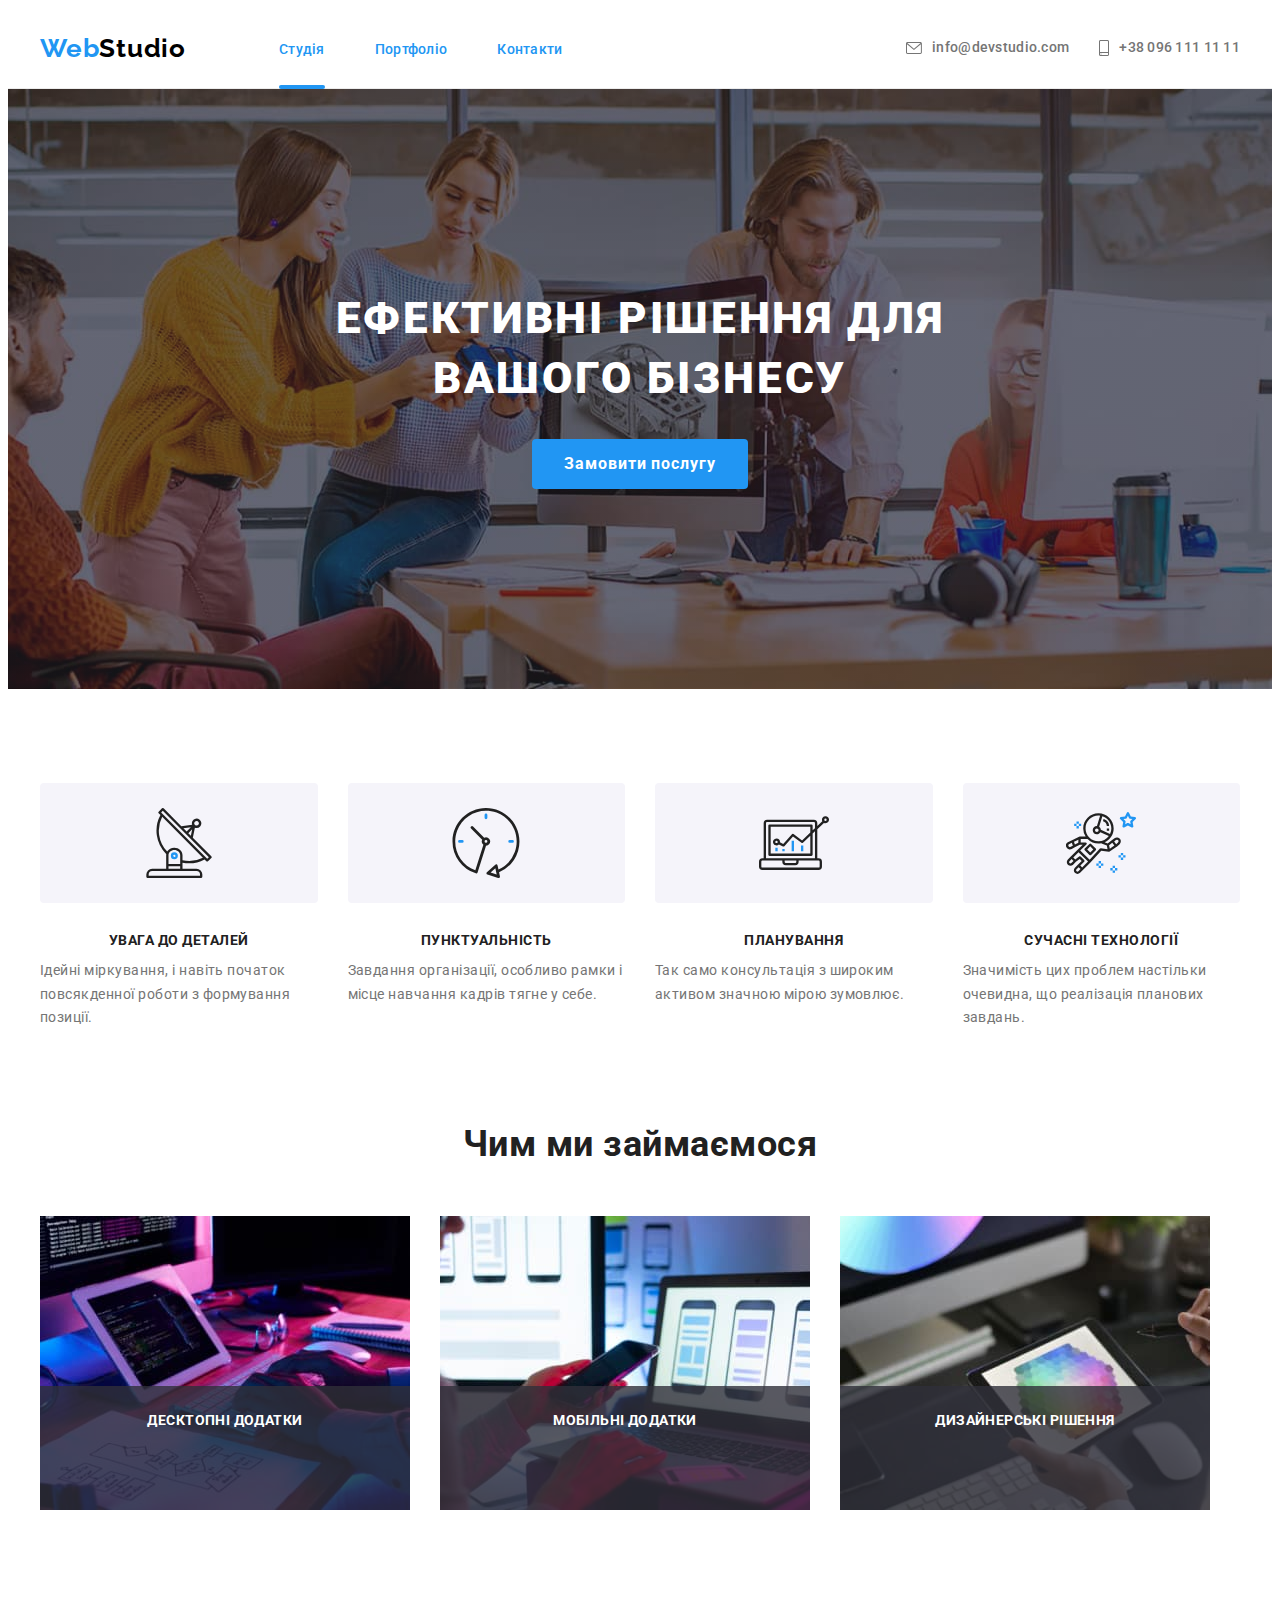
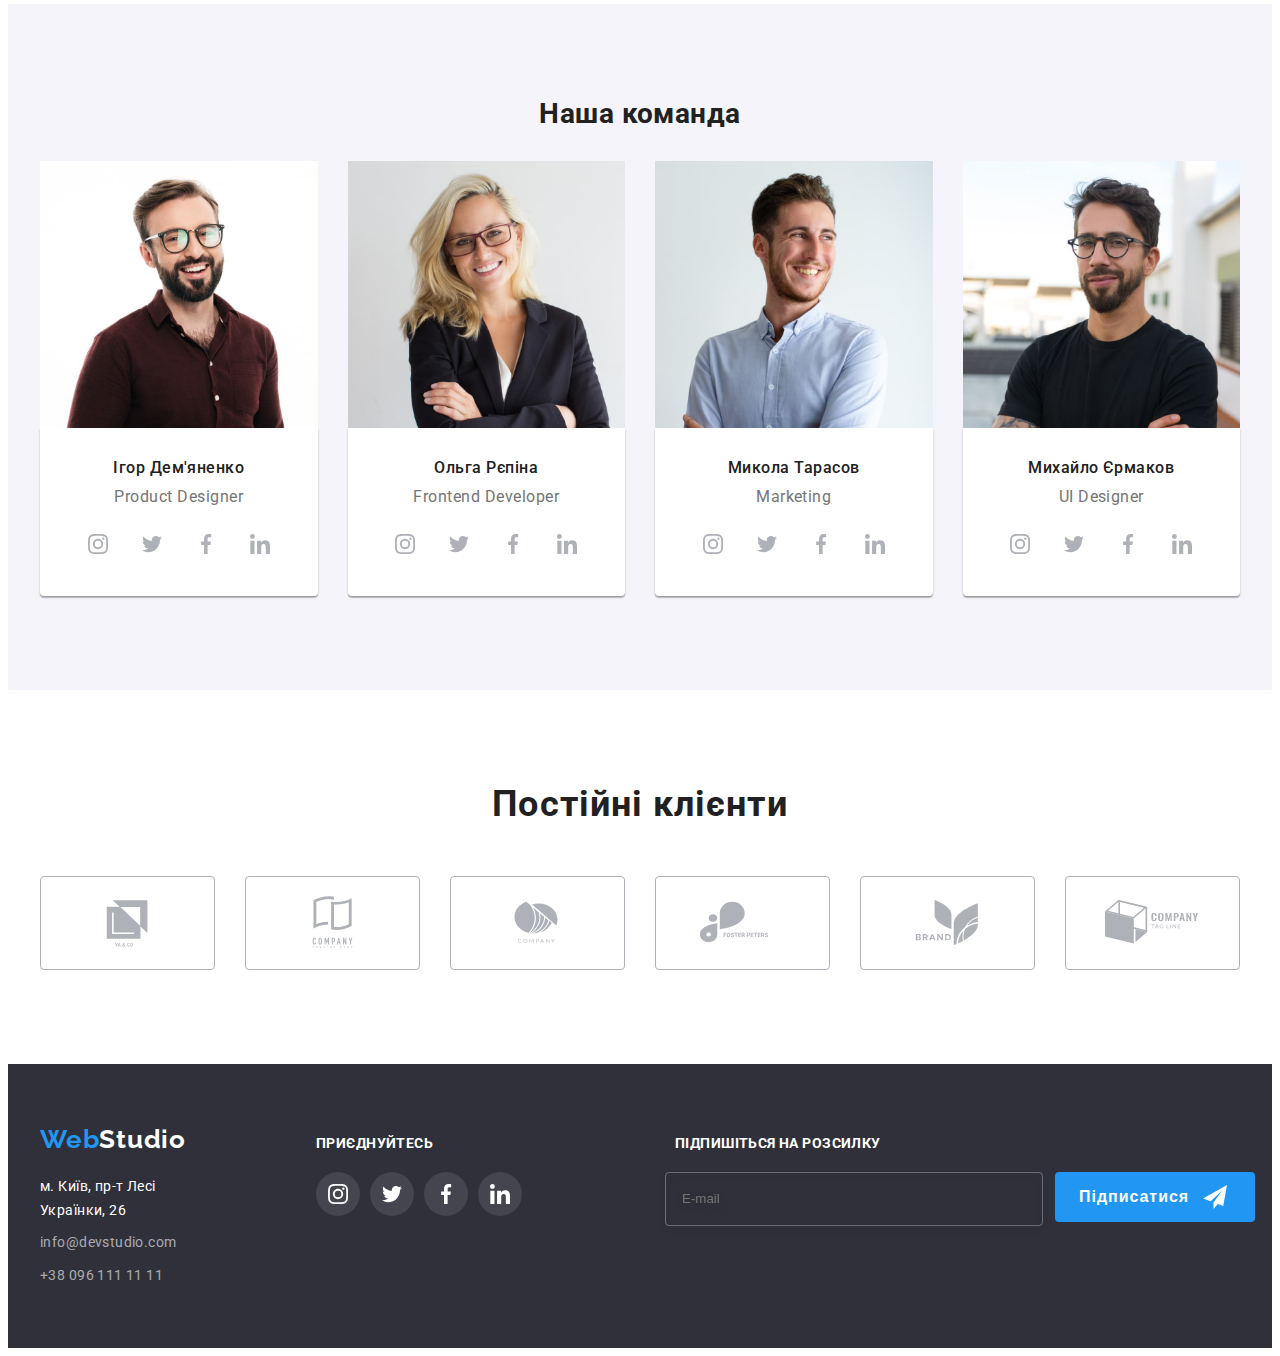
==== commit 2b9001a6: "домашня робота 8" ====
--- a/index.html
+++ b/index.html
@@ -57,8 +57,8 @@
           </li>
         </ul>
         <button type="button" data-menu-open class="menu__btn btn" >
-          <svg class="menu_icon" width="18" height="18">
-            <use href="./images/sprite.svg#icon-menu"></use>
+          <svg class="menu_icon" width="24" height="16">
+            <use href="./images/sprite.svg#icon-menu_24px"></use>
           </svg></button>
           <div class="menu is-hidden" data-menu >
             <button type="button" data-menu-close class="menu-btn-close btn">
@@ -438,46 +438,46 @@
         </div>
       </section>
       <section class="clients section">
-        <div class="conteiner">
+        <div class="conteiner clients-mob ">
           <h2 class="cliient-title">Постійні клієнти</h2>
           <ul class="clients-list list">
             <li class="clients-item">
-              <a class="cliets-link" href="#">
+              <a class="cliets-link link" href="#">
                 <svg class="client-icon" width="106px" height="60px">
                   <use href="./images/sprite.svg#icon-Logo"></use>
                 </svg>
               </a>
             </li>
-            <li>
-              <a class="cliets-link" href="#">
+            <li class="clients-item">
+              <a class="cliets-link link " href="#">
                 <svg class="client-icon" width="106px" height="60px">
                   <use href="./images/sprite.svg#icon-Logo2"></use>
                 </svg>
               </a>
             </li>
             <li class="clients-item">
-              <a class="cliets-link" href="#">
+              <a class="cliets-link link" href="#">
                 <svg class="client-icon" width="106px" height="60px">
                   <use href="./images/sprite.svg#icon-Logo3"></use>
                 </svg>
               </a>
             </li>
             <li class="clients-item">
-              <a class="cliets-link" href="#">
+              <a class="cliets-link link" href="#">
                 <svg class="client-icon" width="106px" height="60px">
                   <use href="./images/sprite.svg#icon-Logo4"></use>
                 </svg>
               </a>
             </li>
             <li class="clients-item">
-              <a class="cliets-link" href="#">
+              <a class="cliets-link link" href="#">
                 <svg class="client-icon" width="106px" height="60px">
                   <use href="./images/sprite.svg#icon-Logo5"></use>
                 </svg>
               </a>
             </li>
             <li class="clients-item">
-              <a class="cliets-link" href="#">
+              <a class="cliets-link link" href="#">
                 <svg class="client-icon" width="106px" height="60px">
                   <use href="./images/sprite.svg#icon-Logo6"></use>
                 </svg>
--- a/css/main.min.css
+++ b/css/main.min.css
@@ -1 +1 @@
-:root{--akcent: #2196f3;--logo-color: #000000;--text-color: #757575;--header-color: #212121;--adress-color: rgba(255, 255, 255, 0.6);--mainbackdroundcolor: #ffffff;--footerbackground: #2f303a;--btnsortbackground: #f5f4fa;--sectionbackground: #f5f5f5;--avtivebackgroudbtn: #188ce8;--bgradient:linear-gradient( rgba(47, 48, 58, 0.4), rgba(47, 48, 58, 0.4) )}h1,h2,h3,h4,h5,h6,p{margin:0}ul,ol{margin:0;padding-left:0}img{display:block;max-width:100%;height:auto;width:100%}.no-scroll{overflow:hidden}.visually-hidden{position:absolute;width:1px;height:1px;margin:-1px;border:0;padding:0;white-space:nowrap;-webkit-clip-path:inset(100%);clip-path:inset(100%);clip:rect(0 0 0 0);overflow:hidden}.list{list-style:none}.link{text-decoration:none}body{font-family:"Roboto",sans-serif;background-color:var(--mainbackdroundcolor);color:var(--text-color);letter-spacing:.03em}.conteiner{width:100%;margin:0 auto}@media screen and (min-width: 480px){.conteiner{width:480px}}@media screen and (min-width: 768px){.conteiner{width:768px;padding-left:15px;padding-right:15px}}@media screen and (min-width: 1200px){.conteiner{width:1200px}}.section{padding-top:94px;padding-bottom:94px}.modal-btn,.btn-follow,.soc-link,.social__link,.menu-btn-close,.contacts__link,.navigation,.header__conteiner{display:flex;align-items:center}.header{background:var(--mainbackdroundcolor);border-bottom:1px solid #ececec;position:relative}@media screen and (max-width: 767px){.header__conteiner{padding-top:10px;padding-bottom:10px}}@media screen and (max-width: 767px){.navigation{display:none}}.logo__link{font-family:"Raleway",sans-serif;font-style:normal;font-weight:700;font-size:26px;line-height:1.19;letter-spacing:.03em;color:var(--akcent);text-decoration:none}.logo__span--black{color:var(--logo-color)}.logo__box{margin-right:93px}.navigation__list{display:flex;gap:50px}.navigation__link{position:relative;padding-top:32px;padding-bottom:32px;font-weight:500;font-size:14px;line-height:1.14;letter-spacing:.02em;color:var(--header-color);transition:color 250ms cubic-bezier(0.4, 0, 0.2, 1),fill 250ms cubic-bezier(0.4, 0, 0.2, 1)}.navigation__link,.navigation__link{color:var(--akcent);cursor:pointer;fill:var(--akcent)}.navigation__link.link.navigation__link--current{color:var(--akcent)}.navigation__link.link.navigation__link--current::after{position:absolute;bottom:0;left:0;content:"";height:4px;width:100%;background-color:var(--akcent);border-radius:2px}@media screen and (max-width: 767px){.contacts{display:none}}@media screen and (min-width: 768px){.contacts{display:flex;gap:10px;flex-direction:column;margin-left:auto;padding-top:21px;padding-bottom:21px}}@media screen and (min-width: 1200px){.contacts{flex-direction:row;gap:30px;padding-top:32px;padding-bottom:32px;justify-content:center}}.contacts__link{font-weight:500;font-size:14px;line-height:1.14;letter-spacing:.02em;color:var(--text-color);transition:color 250ms cubic-bezier(0.4, 0, 0.2, 1)}.contacts__link:hover,.contacts__link:focus{color:var(--akcent);cursor:pointer}.contacts__icons{margin-right:10px;fill:currentColor}.menu__btn{width:40px;height:40px;margin-left:auto;border:none;transition:fill 250ms cubic-bezier(0.4, 0, 0.2, 1);background-color:inherit}.menu__btn:hover,.menu__btn:focus{fill:var(--akcent)}@media screen and (min-width: 768px){.menu__btn{display:none}}.menu{position:fixed;top:0;background-color:#fff;width:100vw;height:100vh;padding-left:40px;z-index:3}.menu-btn-close{width:40px;height:40px;border:none;justify-content:center;position:absolute;top:21px;right:25px;background-color:inherit;cursor:pointer;transition:fill 250ms cubic-bezier(0.4, 0, 0.2, 1)}.menu-btn-close:hover,.menu-btn-close:focus{fill:var(--akcent)}.space{display:flex;flex-direction:column;justify-content:space-between;width:100%;height:100%;overflow:auto}.menu_navigation__list{margin-top:48px}.menu_navigation__item:not(:last-child){margin-bottom:32px}.menu_navigation__link{font-weight:500;font-size:40px;line-height:47px;letter-spacing:.02em;color:#212121;transition:color 250ms cubic-bezier(0.4, 0, 0.2, 1)}.menu_navigation__link:hover,.menu_navigation__link:focus{color:var(--akcent)}.menu_contacts__item:not(:last-child){margin-bottom:32px}.menu_contacts__link{font-weight:500;font-size:34px;line-height:1.17;letter-spacing:.02em;color:#2196f3}.menu_contacts__link.mail{font-weight:500;font-size:24px;line-height:1.16;letter-spacing:.02em;color:#757575}.menu_social{display:flex;gap:10px;margin-top:64px;margin-bottom:48px;flex-wrap:wrap}.menu_social_item{padding-right:10px}.menu_social_item:not(:last-child){border-right:1px solid rgba(33,33,33,.2)}.menu_social_link{font-weight:500;font-size:2vh;line-height:1.22;letter-spacing:.02em;color:#2196f3}@media screen and (min-width: 480px){.menu_social_link{font-size:18px}}.hero{background:var(--footerbackground);background-image:var(--bgradient),url(../images/Img_bg_mobile.jpg);background-repeat:no-repeat;background-size:cover;background-position:center;max-width:480px;text-align:center;padding-top:118px;padding-bottom:118px;margin:0 auto}@media(min-device-pixel-ratio: 2),(-webkit-min-device-pixel-ratio: 2),(min-resolution: 192dpi),(min-resolution: 2dppx){.hero{background-image:var(--bgradient),url(../images/Img_bg_mobile_2x.jpg)}}@media screen and (min-width: 480px){.hero{background-image:var(--bgradient),url(../images/Img_bg_tablet.jpg)}}@media screen and (min-width: 480px)and (min-device-pixel-ratio: 2),screen and (min-width: 480px)and (-webkit-min-device-pixel-ratio: 2),screen and (min-width: 480px)and (min-resolution: 192dpi),screen and (min-width: 480px)and (min-resolution: 2dppx){.hero{background-image:var(--bgradient),url(../images/Img_bg_tablet_2x.jpg)}}@media screen and (min-width: 768px){.hero{max-width:768px;background-image:var(--bgradient),url(../images/Img_bg.jpg)}}@media screen and (min-width: 768px)and (min-device-pixel-ratio: 2),screen and (min-width: 768px)and (-webkit-min-device-pixel-ratio: 2),screen and (min-width: 768px)and (min-resolution: 192dpi),screen and (min-width: 768px)and (min-resolution: 2dppx){.hero{background-image:var(--bgradient),url(../images/Img_bg_2x.jpg)}}@media screen and (min-width: 1200px){.hero{padding-top:200px;padding-bottom:200px;max-width:1600px}}.hero__title{max-width:360px;margin-bottom:30px;margin-left:auto;margin-right:auto;text-align:center;font-style:normal;font-weight:900;font-size:6vh;line-height:1.61;letter-spacing:.06em;text-transform:uppercase;color:var(--mainbackdroundcolor)}@media screen and (min-width: 480px){.hero__title{font-size:28px;line-height:1.61;max-width:696px}}@media screen and (min-width: 1200px){.hero__title{max-width:696px;font-size:44px;line-height:1.36}}.hero__btn{max-height:50px;min-width:216px;border:none;border-radius:4px;padding:10px 32px;font-family:inherit;font-style:normal;font-weight:700;font-size:16px;line-height:1.88;text-align:center;letter-spacing:.06em;color:var(--mainbackdroundcolor);background-color:var(--akcent);transition:color 250ms cubic-bezier(0.4, 0, 0.2, 1),background 250ms cubic-bezier(0.4, 0, 0.2, 1)}.hero__btn:hover,.hero__btn:focus{color:var(--mainbackdroundcolor);background:var(--avtivebackgroudbtn);cursor:pointer}.benefits{padding:94px 0px 0px 0px}.benefits__list{display:flex;gap:30px;flex-wrap:wrap}@media screen and (min-width: 768px){.benefits__item{flex-basis:calc((100% - 60px)/2)}}@media screen and (min-width: 1200px){.benefits__item{flex-basis:calc((100% - 90px)/4)}}.benefits__title{margin-bottom:10px;font-size:14px;line-height:1.14;text-transform:uppercase;color:var(--header-color);text-align:center}.benefits__text{font-size:14px;line-height:1.71;color:var(--text-color)}.benefits__thumb{width:100%;background:var(--btnsortbackground);display:flex;align-items:center;justify-content:center;border-radius:4px;margin-bottom:30px;padding-top:25px;padding-bottom:25px}@media screen and (max-width: 1199px){.work{display:none}}.work__title{margin-bottom:50px;font-size:36px;line-height:1.16;text-align:center;color:var(--header-color)}.work__list{display:flex}.work__item{margin-right:30px}.work__item:last-child{margin-right:0px}.thumb{position:relative}.work__text{position:absolute;bottom:0;left:0;background-color:rgba(47,48,58,.8);display:block;width:100%;min-height:70px;padding-top:27px;padding-bottom:27px;font-weight:700;font-size:14px;line-height:1.14;text-align:center;letter-spacing:.03em;text-transform:uppercase;color:#fff}.team{background:var(--btnsortbackground)}.team__top-title{margin-bottom:30px;font-size:28px;line-height:1.16;text-align:center;color:var(--header-color)}@media screen and (min-width: 768px){.team__list{display:flex;gap:30px;flex-wrap:wrap}}.team__item{background:var(--mainbackdroundcolor)}@media screen and (max-width: 480px){.team__item:not(:last-child){margin-bottom:30px}}@media screen and (min-width: 768px){.team__item{width:calc((100% - 30px)/2)}}@media screen and (min-width: 1200px){.team__item{width:calc((100% - 90px)/4)}}.team__title{margin-bottom:10px;font-weight:500;font-size:16px;line-height:1.19;text-align:center;color:var(--header-color)}.team__text{margin-bottom:16px;font-size:16px;line-height:1.19;text-align:center;color:var(--text-color)}.team__box{padding-top:30px;padding-bottom:30px;box-shadow:0px 1px 3px rgba(0,0,0,.12),0px 1px 1px rgba(0,0,0,.14),0px 2px 1px rgba(0,0,0,.2);border-radius:0px 0px 4px 4px}.social{display:flex;justify-content:center;gap:10px}.social__link{width:44px;height:44px;border-radius:50%;justify-content:center;fill:#afb1b8;transition:fill 250ms cubic-bezier(0.4, 0, 0.2, 1),background-color 250ms cubic-bezier(0.4, 0, 0.2, 1)}.social__link:hover,.social__link:focus{background-color:var(--akcent);fill:#fff}.cliient-title{margin-bottom:30px;font-size:6vh;line-height:1.17;text-align:center;letter-spacing:.03em;color:var(--header-color)}@media screen and (min-width: 480px){.cliient-title{font-size:28px;line-height:1.17}}@media screen and (min-width: 1200px){.cliient-title{font-size:36px;line-height:1.16;margin-bottom:50px}}.clients-list{display:flex;gap:30px;flex-basis:calc((100% - 60px)/2);flex-wrap:wrap;justify-content:center}@media screen and (min-width: 768px){.clients-list{flex-basis:calc((100% - 90px)/3)}}@media screen and (min-width: 1200px){.clients-list{flex-basis:calc((100% - 150px)/6)}}.cliets-link{display:flex;width:210px;height:92px;justify-content:center;align-items:center;fill:#afb1b8;border:1px solid #afb1b8;border-radius:4px;transition:fill 250ms cubic-bezier(0.4, 0, 0.2, 1),border 250ms cubic-bezier(0.4, 0, 0.2, 1)}.cliets-link:hover,.cliets-link:focus{fill:var(--akcent);border:1px solid var(--akcent)}@media screen and (min-width: 768px){.cliets-link{width:226px}}@media screen and (min-width: 1200px){.cliets-link{width:170px}}.footer{background:var(--footerbackground);padding-top:60px;padding-bottom:60px}@media screen and (max-width: 1199px){.contacts-footer{text-align:center;margin:0 auto}}@media screen and (max-width: 1199px){.footer-soclink{text-align:center;margin:0 auto}}.footer-adress{margin-top:20px}.footer-item{margin-top:9px}.footer-item:first-child{margin-top:0}.logo__span--white{font-style:normal;font-weight:700;font-size:6vh;line-height:1.16;letter-spacing:.03em;color:var(--mainbackdroundcolor)}@media screen and (min-width: 480px){.logo__span--white{font-size:24px;line-height:1.16}}@media screen and (min-width: 1200px){.logo__span--white{font-size:26px;line-height:1.19}}.footer-link{font-style:normal;font-size:14px;line-height:1.71;letter-spacing:.03em;color:var(--mainbackdroundcolor);transition:color 250ms cubic-bezier(0.4, 0, 0.2, 1)}.footer-link:hover,.footer-link:focus{color:var(--akcent);cursor:pointer}.footer-link-em{font-style:normal;font-size:14px;line-height:1.71;letter-spacing:.03em;color:var(--adress-color);transition:color 250ms cubic-bezier(0.4, 0, 0.2, 1)}.footer-link-em:hover,.footer-link-em:focus{color:var(--akcent);cursor:pointer}.footer-link-tel{font-style:normal;font-weight:400;font-size:14px;line-height:1.71;letter-spacing:.03em;color:var(--adress-color);transition:color 250ms cubic-bezier(0.4, 0, 0.2, 1)}.footer-link-tel:hover,.footer-link-tel:focus{color:var(--akcent);cursor:pointer}.footer-link-tel:hover,.footer-link-tel:focus,.footer-link:hover,.footer-link:focus,.footer-link-em:hover,.footer-link-em:focus{color:var(--akcent);cursor:pointer}.footerdiv{display:flex;flex-direction:column;gap:60px}@media screen and (min-width: 768px){.footerdiv{flex-direction:row;align-items:baseline;flex-basis:50%;flex-wrap:wrap;justify-content:space-between}}@media screen and (max-width: 1199px){.footerdiv{gap:60px;flex-basis:50%;justify-content:space-between}}@media screen and (min-width: 1200px){.footerdiv{flex-wrap:nowrap}}@media screen and (min-width: 1200px){.footer-soclink{margin-left:70px}}.tetx-soclink{margin-bottom:20px;font-weight:700;font-size:14px;line-height:1.14;letter-spacing:.03em;text-transform:uppercase;text-align:center;color:#fff}@media screen and (min-width: 1200px){.tetx-soclink{text-align:left}}.soc-list{display:flex;justify-content:center;gap:10px}.soc-link{width:44px;height:44px;border-radius:50%;justify-content:center;fill:#fff;background-color:rgba(255,255,255,.1);transition:background-color 250ms cubic-bezier(0.4, 0, 0.2, 1)}.soc-link:hover,.soc-link:focus{background-color:var(--akcent)}.follow-box{display:flex;padding-left:15px;padding-right:15px;flex-direction:column}@media screen and (min-width: 768px){.follow-box{margin-right:auto;margin-left:auto;width:450px}}@media screen and (min-width: 1200px){.follow-box{margin-right:0;margin-left:93px;width:570px;padding:0 0}}.follow-form{display:flex;gap:20px;flex-direction:column;justify-content:center}@media screen and (min-width: 1200px){.follow-form{gap:12px;flex-direction:row}}.follow-text{margin-bottom:20px;font-weight:700;font-size:14px;line-height:1.14;letter-spacing:.03em;text-transform:uppercase;color:#fff;text-align:center}@media screen and (min-width: 1200px){.follow-text{text-align:left}}.email-input{width:100%;height:50px;background-color:rgba(0,0,0,0);padding-left:16px;border:1px solid rgba(255,255,255,.3);filter:drop-shadow(0px 4px 4px rgba(0, 0, 0, 0.15));border-radius:4px;transition:color 250ms cubic-bezier(0.4, 0, 0.2, 1),border 250ms cubic-bezier(0.4, 0, 0.2, 1);outline:none}.email-input:hover,.email-input:focus,.email-input:focus-visible{color:#fff;border:1px solid var(--avtivebackgroudbtn)}@media screen and (min-width: 1200px){.email-input{width:358px}}.btn-follow{margin:0 auto;padding:10px 24px;height:50px;width:200px;border-radius:4px;border:none;background-color:var(--akcent);font-weight:700;font-size:16px;line-height:1.88;text-align:center;letter-spacing:.06em;gap:10px;color:#fff;cursor:pointer;transition:background-color 250ms cubic-bezier(0.4, 0, 0.2, 1),filter 250ms cubic-bezier(0.4, 0, 0.2, 1)}.btn-follow:focus,.btn-follow:hover{background-color:var(--avtivebackgroudbtn);filter:drop-shadow(0px 4px 4px rgba(0, 0, 0, 0.25))}.btn-sortlist{display:flex;justify-content:center;gap:8px;margin-bottom:50px}.btn-sort{border-radius:4px;border:1px solid rgba(0,0,0,0);max-height:38px;padding:6px 22px;font-family:inherit;font-weight:500;font-size:16px;line-height:1.62;text-align:center;letter-spacing:.03em;color:var(--header-color);background:var(--btnsortbackground);cursor:pointer;transition:box-shadow 250ms cubic-bezier(0.4, 0, 0.2, 1),background 250ms cubic-bezier(0.4, 0, 0.2, 1),color 250ms cubic-bezier(0.4, 0, 0.2, 1)}.btn-sort:hover,.btn-sort:focus{color:var(--mainbackdroundcolor);background:var(--akcent);box-shadow:0px 3px 1px rgba(0,0,0,.1),0px 1px 2px rgba(0,0,0,.08),0px 2px 2px rgba(0,0,0,.12)}.portfolio-list{display:flex;gap:30px;flex-wrap:wrap;flex-basis:calc((100% - 60px)/3)}.potfolio-link{display:block;transition:box-shadow 250ms cubic-bezier(0.4, 0, 0.2, 1)}.potfolio-link:hover,.potfolio-link:focus{box-shadow:0px 1px 1px rgba(0,0,0,.12),0px 4px 4px rgba(0,0,0,.06),1px 4px 6px rgba(0,0,0,.16)}.portfolio-title{margin-bottom:4px;font-size:18px;line-height:2;letter-spacing:.06em;color:var(--header-color)}.portfolio-text{font-size:16px;line-height:1.88;letter-spacing:.03em;color:var(--text-color)}.portfilio-box{max-width:370px;min-height:110px;padding:20px 24px;border:1px solid #eee;border-top:none}.portfolio-wrap{position:relative;overflow:hidden}.portfilo-wrap-text{position:absolute;top:0;left:0;font-size:18px;line-height:1.56;letter-spacing:.03em;color:#fff;background-color:rgba(33,150,243,.9);padding:63px 24px;height:100%;transform:translateY(100%);transition:transform 250ms cubic-bezier(0.4, 0, 0.2, 1);overflow:auto}.potfolio-link:hover .portfilo-wrap-text{transform:translateY(0)}.backdrop{position:fixed;top:0;width:100%;height:100%;background-color:rgba(0,0,0,.2);transition:opacity 300ms linear,visibility 300ms linear}.modal{width:100%;position:absolute;top:50%;left:50%;padding:40px 40px;transform:translate(-50%, -50%);background-color:#fff;transform:translate(-50%, -50%) scale(1);transition:transform 300ms linear}@media screen and (min-width: 480px){.modal{width:450px}}@media screen and (min-width: 1200px){.modal{width:528px;min-height:581px}}.backdrop.is-hidden .modal{transform:translate(-50%, -50%) scale(0)}.modal-btn{width:30px;height:30px;padding:0;border:1px solid rgba(0,0,0,.1);border-radius:50%;justify-content:center;position:absolute;top:8px;right:8px;background-color:inherit;cursor:pointer;transition:box-shadow 250ms cubic-bezier(0.4, 0, 0.2, 1),fill 250ms cubic-bezier(0.4, 0, 0.2, 1)}.modal-btn:hover,.modal-btn:focus{fill:var(--akcent);box-shadow:0px 1px 3px rgba(0,0,0,.12),0px 1px 1px rgba(0,0,0,.14),0px 2px 1px rgba(0,0,0,.2)}.is-hidden{opacity:0;visibility:hidden;pointer-events:none}.modal-top-text{margin-bottom:12px;font-weight:700;font-size:20px;line-height:1.15;text-align:center;letter-spacing:.03em;color:var(--header-color)}.modal-input-thumb{position:relative}.modal-name{font-size:12px;line-height:1.16;letter-spacing:.01em;color:var(--text-color)}.modal-input{height:40px;width:100%;padding-left:42px;margin-bottom:10px;margin-top:4px;border:1px solid rgba(33,33,33,.2);border-radius:4px;transition:border 250ms cubic-bezier(0.4, 0, 0.2, 1);outline:none}.modal-input:hover,.modal-input:focus{border:1px solid var(--akcent)}@media screen and (min-width: 480px){.modal-input{max-width:370px}}@media screen and (min-width: 1200px){.modal-input{width:448px}}.modal-form-icon{position:absolute;top:58%;left:20px;transform:translate(-50%, -50%);transition:fill 250ms cubic-bezier(0.4, 0, 0.2, 1)}.modal-input:hover+.modal-form-icon{fill:var(--akcent)}.modal-input:focus+.modal-form-icon{fill:var(--akcent)}.modal-coments{font-size:12px;line-height:1.16;letter-spacing:.01em;color:var(--text-color)}.modal-coments-input{height:120px;width:100%;margin-bottom:20px;margin-top:4px;padding:12px 16px;border:1px solid rgba(33,33,33,.2);border-radius:4px;transition:border 250ms cubic-bezier(0.4, 0, 0.2, 1);outline:none;resize:none}.modal-coments-input:hover,.modal-coments-input:focus{border:1px solid var(--akcent)}@media screen and (min-width: 480px){.modal-coments-input{width:370px}}@media screen and (min-width: 1200px){.modal-coments-input{width:448px}}.modal-check{display:flex;align-content:center;align-items:center;justify-content:center;font-size:12px;line-height:1.16;letter-spacing:.03em}@media screen and (min-width: 1200px){.modal-check{font-size:14px;line-height:1.71}}.modal-check-input{position:absolute;width:1px;height:1px;margin:-1px;border:0;padding:0;white-space:nowrap;-webkit-clip-path:inset(100%);clip-path:inset(100%);clip:rect(0 0 0 0);overflow:hidden}.modalcheck-icon{border:2px solid #212121;border-radius:2px;margin-right:9px;transition:border 250ms cubic-bezier(0.4, 0, 0.2, 1),background-color 250ms cubic-bezier(0.4, 0, 0.2, 1)}.modal-check-input:checked+.modalcheck-icon{background-color:var(--akcent);border:2px solid var(--akcent)}.modal-lecense{display:block;margin-left:4px;font-size:12px;line-height:1.16;letter-spacing:.03em}@media screen and (min-width: 1200px){.modal-lecense{font-size:14px;line-height:1.71}}.modal-btn-send{width:200px;height:50px;display:block;margin-left:auto;margin-right:auto;margin-top:30px;background:var(--akcent);box-shadow:0px 4px 4px rgba(0,0,0,.15);border-radius:4px;border:none;padding:10px;font-weight:700;font-size:16px;line-height:1.88;letter-spacing:.06em;text-align:center;color:#fff;cursor:pointer;transition:background-color 250ms cubic-bezier(0.4, 0, 0.2, 1)}.modal-btn-send:hover,.modal-btn-send:focus{background-color:var(--avtivebackgroudbtn)}/*# sourceMappingURL=main.min.css.map */+:root{--akcent: #2196f3;--logo-color: #000000;--text-color: #757575;--header-color: #212121;--adress-color: rgba(255, 255, 255, 0.6);--mainbackdroundcolor: #ffffff;--footerbackground: #2f303a;--btnsortbackground: #f5f4fa;--sectionbackground: #f5f5f5;--avtivebackgroudbtn: #188ce8;--bgradient:linear-gradient( rgba(47, 48, 58, 0.4), rgba(47, 48, 58, 0.4) )}h1,h2,h3,h4,h5,h6,p{margin:0}ul,ol{margin:0;padding-left:0}img{display:block;max-width:100%;height:auto;width:100%}.no-scroll{overflow:hidden}.visually-hidden{position:absolute;width:1px;height:1px;margin:-1px;border:0;padding:0;white-space:nowrap;-webkit-clip-path:inset(100%);clip-path:inset(100%);clip:rect(0 0 0 0);overflow:hidden}.list{list-style:none}.link{text-decoration:none}body{font-family:"Roboto",sans-serif;background-color:var(--mainbackdroundcolor);color:var(--text-color);letter-spacing:.03em}.conteiner{width:100%;margin:0 auto}@media screen and (min-width: 480px){.conteiner{width:480px}}@media screen and (min-width: 768px){.conteiner{width:768px;padding-left:15px;padding-right:15px}}@media screen and (min-width: 1200px){.conteiner{width:1200px}}.section{padding-top:94px;padding-bottom:94px}.modal-btn,.btn-follow,.soc-link,.social__link,.menu-btn-close,.contacts__link,.navigation,.header__conteiner{display:flex;align-items:center}.header{background:var(--mainbackdroundcolor);border-bottom:1px solid #ececec;position:relative}@media screen and (max-width: 767px){.header__conteiner{padding-top:10px;padding-bottom:10px;padding-left:15px;padding-right:15px}}@media screen and (max-width: 767px){.navigation{display:none}}.logo__link{font-family:"Raleway",sans-serif;font-style:normal;font-weight:700;font-size:26px;line-height:1.19;letter-spacing:.03em;color:var(--akcent);text-decoration:none}.logo__span--black{color:var(--logo-color)}.logo__box{margin-right:93px}.navigation__list{display:flex;gap:50px}.navigation__link{position:relative;padding-top:32px;padding-bottom:32px;font-weight:500;font-size:14px;line-height:1.14;letter-spacing:.02em;color:var(--header-color);transition:color 250ms cubic-bezier(0.4, 0, 0.2, 1),fill 250ms cubic-bezier(0.4, 0, 0.2, 1)}.navigation__link,.navigation__link{color:var(--akcent);cursor:pointer;fill:var(--akcent)}.navigation__link.link.navigation__link--current{color:var(--akcent)}.navigation__link.link.navigation__link--current::after{position:absolute;bottom:0;left:0;content:"";height:4px;width:100%;background-color:var(--akcent);border-radius:2px}@media screen and (max-width: 767px){.contacts{display:none}}@media screen and (min-width: 768px){.contacts{display:flex;gap:10px;flex-direction:column;margin-left:auto;padding-top:21px;padding-bottom:21px}}@media screen and (min-width: 1200px){.contacts{flex-direction:row;gap:30px;padding-top:32px;padding-bottom:32px;justify-content:center}}.contacts__link{font-weight:500;font-size:14px;line-height:1.14;letter-spacing:.02em;color:var(--text-color);transition:color 250ms cubic-bezier(0.4, 0, 0.2, 1)}.contacts__link:hover,.contacts__link:focus{color:var(--akcent);cursor:pointer}.contacts__icons{margin-right:10px;fill:currentColor}.menu__btn{display:flex;align-items:center;width:40px;height:40px;margin-left:auto;border:none;transition:fill 250ms cubic-bezier(0.4, 0, 0.2, 1);background-color:inherit}.menu__btn:hover,.menu__btn:focus{fill:var(--akcent)}@media screen and (min-width: 768px){.menu__btn{display:none}}.menu{position:fixed;top:0;background-color:#fff;width:100vw;height:100vh;padding-left:40px;z-index:3}.menu-btn-close{width:40px;height:40px;border:none;justify-content:center;position:absolute;top:21px;right:25px;background-color:inherit;cursor:pointer;transition:fill 250ms cubic-bezier(0.4, 0, 0.2, 1)}.menu-btn-close:hover,.menu-btn-close:focus{fill:var(--akcent)}.space{display:flex;flex-direction:column;justify-content:space-between;width:100%;height:100%;overflow:auto}.menu_navigation__list{margin-top:48px}.menu_navigation__item:not(:last-child){margin-bottom:32px}.menu_navigation__link{font-weight:500;font-size:40px;line-height:47px;letter-spacing:.02em;color:#212121;transition:color 250ms cubic-bezier(0.4, 0, 0.2, 1)}.menu_navigation__link:hover,.menu_navigation__link:focus{color:var(--akcent)}.menu_contacts__item:not(:last-child){margin-bottom:32px}.menu_contacts__link{font-weight:500;font-size:34px;line-height:1.17;letter-spacing:.02em;color:#2196f3}.menu_contacts__link.mail{font-weight:500;font-size:24px;line-height:1.16;letter-spacing:.02em;color:#757575}.menu_social{display:flex;gap:10px;margin-top:64px;margin-bottom:48px;flex-wrap:wrap}.menu_social_item{padding-right:10px}.menu_social_item:not(:last-child){border-right:1px solid rgba(33,33,33,.2)}.menu_social_link{font-weight:500;font-size:2vh;line-height:1.22;letter-spacing:.02em;color:#2196f3}@media screen and (min-width: 480px){.menu_social_link{font-size:18px}}.hero{background:var(--footerbackground);background-image:var(--bgradient),url(../images/Img_bg_mobile.jpg);background-repeat:no-repeat;background-size:cover;background-position:center;max-width:480px;text-align:center;padding-top:118px;padding-bottom:118px;margin:0 auto}@media(min-device-pixel-ratio: 2),(-webkit-min-device-pixel-ratio: 2),(min-resolution: 192dpi),(min-resolution: 2dppx){.hero{background-image:var(--bgradient),url(../images/Img_bg_mobile_2x.jpg)}}@media screen and (min-width: 480px){.hero{background-image:var(--bgradient),url(../images/Img_bg_tablet.jpg)}}@media screen and (min-width: 480px)and (min-device-pixel-ratio: 2),screen and (min-width: 480px)and (-webkit-min-device-pixel-ratio: 2),screen and (min-width: 480px)and (min-resolution: 192dpi),screen and (min-width: 480px)and (min-resolution: 2dppx){.hero{background-image:var(--bgradient),url(../images/Img_bg_tablet_2x.jpg)}}@media screen and (min-width: 768px){.hero{max-width:768px;background-image:var(--bgradient),url(../images/Img_bg.jpg)}}@media screen and (min-width: 768px)and (min-device-pixel-ratio: 2),screen and (min-width: 768px)and (-webkit-min-device-pixel-ratio: 2),screen and (min-width: 768px)and (min-resolution: 192dpi),screen and (min-width: 768px)and (min-resolution: 2dppx){.hero{background-image:var(--bgradient),url(../images/Img_bg_2x.jpg)}}@media screen and (min-width: 1200px){.hero{padding-top:200px;padding-bottom:200px;max-width:1600px}}.hero__title{max-width:360px;margin-bottom:30px;margin-left:auto;margin-right:auto;text-align:center;font-style:normal;font-weight:900;font-size:24px;line-height:1.61;letter-spacing:.06em;text-transform:uppercase;color:var(--mainbackdroundcolor)}@media screen and (min-width: 480px){.hero__title{font-size:28px;line-height:1.61;max-width:696px}}@media screen and (min-width: 1200px){.hero__title{max-width:696px;font-size:44px;line-height:1.36}}.hero__btn{max-height:50px;min-width:216px;border:none;border-radius:4px;padding:10px 32px;font-family:inherit;font-style:normal;font-weight:700;font-size:16px;line-height:1.88;text-align:center;letter-spacing:.06em;color:var(--mainbackdroundcolor);background-color:var(--akcent);transition:color 250ms cubic-bezier(0.4, 0, 0.2, 1),background 250ms cubic-bezier(0.4, 0, 0.2, 1)}.hero__btn:hover,.hero__btn:focus{color:var(--mainbackdroundcolor);background:var(--avtivebackgroudbtn);cursor:pointer}.benefits{padding:94px 0px 0px 0px}.benefits__list{display:flex;gap:30px;flex-wrap:wrap}@media screen and (max-width: 767px){.benefits__list{padding-left:15px;padding-right:15px}}@media screen and (min-width: 768px){.benefits__item{flex-basis:calc((100% - 60px)/2)}}@media screen and (min-width: 1200px){.benefits__item{flex-basis:calc((100% - 90px)/4)}}.benefits__title{margin-bottom:10px;font-size:14px;line-height:1.14;text-transform:uppercase;color:var(--header-color);text-align:center}.benefits__text{font-size:14px;line-height:1.71;color:var(--text-color)}.benefits__thumb{width:100%;background:var(--btnsortbackground);display:flex;align-items:center;justify-content:center;border-radius:4px;margin-bottom:30px;padding-top:25px;padding-bottom:25px}@media screen and (max-width: 1199px){.work{display:none}}.work__title{margin-bottom:50px;font-size:36px;line-height:1.16;text-align:center;color:var(--header-color)}.work__list{display:flex}.work__item{margin-right:30px}.work__item:last-child{margin-right:0px}.thumb{position:relative}.work__text{position:absolute;bottom:0;left:0;background-color:rgba(47,48,58,.8);display:block;width:100%;min-height:70px;padding-top:27px;padding-bottom:27px;font-weight:700;font-size:14px;line-height:1.14;text-align:center;letter-spacing:.03em;text-transform:uppercase;color:#fff}.team{background:var(--btnsortbackground)}.team__top-title{margin-bottom:30px;font-size:28px;line-height:1.16;text-align:center;color:var(--header-color)}@media screen and (min-width: 768px){.team__list{display:flex;gap:30px;flex-wrap:wrap}}.team__item{background:var(--mainbackdroundcolor)}@media screen and (max-width: 480px){.team__item:not(:last-child){margin-bottom:30px}}@media screen and (min-width: 768px){.team__item{width:calc((100% - 30px)/2)}}@media screen and (min-width: 1200px){.team__item{width:calc((100% - 90px)/4)}}.team__title{margin-bottom:10px;font-weight:500;font-size:16px;line-height:1.19;text-align:center;color:var(--header-color)}.team__text{margin-bottom:16px;font-size:16px;line-height:1.19;text-align:center;color:var(--text-color)}.team__box{padding-top:30px;padding-bottom:30px;box-shadow:0px 1px 3px rgba(0,0,0,.12),0px 1px 1px rgba(0,0,0,.14),0px 2px 1px rgba(0,0,0,.2);border-radius:0px 0px 4px 4px}.social{display:flex;justify-content:center;gap:10px}.social__link{width:44px;height:44px;border-radius:50%;justify-content:center;fill:#afb1b8;transition:fill 250ms cubic-bezier(0.4, 0, 0.2, 1),background-color 250ms cubic-bezier(0.4, 0, 0.2, 1)}.social__link:hover,.social__link:focus{background-color:var(--akcent);fill:#fff}@media screen and (max-width: 767px){.clients-mob{padding-left:15px;padding-right:15px}}.cliient-title{margin-bottom:30px;font-size:6vh;line-height:1.17;text-align:center;letter-spacing:.03em;color:var(--header-color)}@media screen and (min-width: 480px){.cliient-title{font-size:28px;line-height:1.17}}@media screen and (min-width: 1200px){.cliient-title{font-size:36px;line-height:1.16;margin-bottom:50px}}.clients-list{display:flex;gap:30px;flex-wrap:wrap;justify-content:center}.clients-item{width:100%}@media screen and (min-width: 480px){.clients-item{flex-basis:calc((100% - 60px)/2)}}@media screen and (min-width: 768px){.clients-item{flex-basis:calc((100% - 90px)/3)}}@media screen and (min-width: 1200px){.clients-item{flex-basis:calc((100% - 150px)/6)}}.cliets-link{display:flex;height:92px;justify-content:center;align-items:center;fill:#afb1b8;border:1px solid #afb1b8;border-radius:4px;transition:fill 250ms cubic-bezier(0.4, 0, 0.2, 1),border 250ms cubic-bezier(0.4, 0, 0.2, 1)}.cliets-link:hover,.cliets-link:focus{fill:var(--akcent);border:1px solid var(--akcent)}.footer{background:var(--footerbackground);padding-top:60px;padding-bottom:60px}@media screen and (max-width: 1199px){.contacts-footer{text-align:center;margin:0 auto}}@media screen and (max-width: 1199px){.footer-soclink{text-align:center;margin:0 auto}}.footer-adress{margin-top:20px}.footer-item{margin-top:9px}.footer-item:first-child{margin-top:0}.logo__span--white{font-style:normal;font-weight:700;font-size:24px;line-height:1.16;letter-spacing:.03em;color:var(--mainbackdroundcolor)}@media screen and (min-width: 1200px){.logo__span--white{font-size:26px;line-height:1.19}}.footer-link{font-style:normal;font-size:14px;line-height:1.71;letter-spacing:.03em;color:var(--mainbackdroundcolor);transition:color 250ms cubic-bezier(0.4, 0, 0.2, 1)}.footer-link:hover,.footer-link:focus{color:var(--akcent);cursor:pointer}.footer-link-em{font-style:normal;font-size:14px;line-height:1.71;letter-spacing:.03em;color:var(--adress-color);transition:color 250ms cubic-bezier(0.4, 0, 0.2, 1)}.footer-link-em:hover,.footer-link-em:focus{color:var(--akcent);cursor:pointer}.footer-link-tel{font-style:normal;font-weight:400;font-size:14px;line-height:1.71;letter-spacing:.03em;color:var(--adress-color);transition:color 250ms cubic-bezier(0.4, 0, 0.2, 1)}.footer-link-tel:hover,.footer-link-tel:focus{color:var(--akcent);cursor:pointer}.footer-link-tel:hover,.footer-link-tel:focus,.footer-link:hover,.footer-link:focus,.footer-link-em:hover,.footer-link-em:focus{color:var(--akcent);cursor:pointer}.footerdiv{display:flex;flex-direction:column;gap:60px}@media screen and (min-width: 768px){.footerdiv{flex-direction:row;align-items:baseline;flex-basis:50%;flex-wrap:wrap;justify-content:space-between}}@media screen and (max-width: 1199px){.footerdiv{gap:60px;flex-basis:50%;justify-content:space-between}}@media screen and (min-width: 1200px){.footerdiv{flex-wrap:nowrap}}@media screen and (min-width: 1200px){.footer-soclink{margin-left:70px}}.tetx-soclink{margin-bottom:20px;font-weight:700;font-size:14px;line-height:1.14;letter-spacing:.03em;text-transform:uppercase;text-align:center;color:#fff}@media screen and (min-width: 1200px){.tetx-soclink{text-align:left}}.soc-list{display:flex;justify-content:center;gap:10px}.soc-link{width:44px;height:44px;border-radius:50%;justify-content:center;fill:#fff;background-color:rgba(255,255,255,.1);transition:background-color 250ms cubic-bezier(0.4, 0, 0.2, 1)}.soc-link:hover,.soc-link:focus{background-color:var(--akcent)}.follow-box{display:flex;padding-left:15px;padding-right:15px;flex-direction:column}@media screen and (min-width: 768px){.follow-box{margin-right:auto;margin-left:auto;width:450px}}@media screen and (min-width: 1200px){.follow-box{margin-right:0;margin-left:93px;width:570px;padding:0 0}}.follow-form{display:flex;gap:20px;flex-direction:column;justify-content:center}@media screen and (min-width: 1200px){.follow-form{gap:12px;flex-direction:row}}.follow-text{margin-bottom:20px;font-weight:700;font-size:14px;line-height:1.14;letter-spacing:.03em;text-transform:uppercase;color:#fff;text-align:center}@media screen and (min-width: 1200px){.follow-text{text-align:left}}.email-input{width:100%;height:50px;background-color:rgba(0,0,0,0);padding-left:16px;border:1px solid rgba(255,255,255,.3);filter:drop-shadow(0px 4px 4px rgba(0, 0, 0, 0.15));border-radius:4px;transition:color 250ms cubic-bezier(0.4, 0, 0.2, 1),border 250ms cubic-bezier(0.4, 0, 0.2, 1);outline:none}.email-input:hover,.email-input:focus,.email-input:focus-visible{color:#fff;border:1px solid var(--avtivebackgroudbtn)}@media screen and (min-width: 1200px){.email-input{width:358px}}.btn-follow{margin:0 auto;padding:10px 24px;height:50px;width:200px;border-radius:4px;border:none;background-color:var(--akcent);font-weight:700;font-size:16px;line-height:1.88;text-align:center;letter-spacing:.06em;gap:10px;color:#fff;cursor:pointer;transition:background-color 250ms cubic-bezier(0.4, 0, 0.2, 1),filter 250ms cubic-bezier(0.4, 0, 0.2, 1)}.btn-follow:focus,.btn-follow:hover{background-color:var(--avtivebackgroudbtn);filter:drop-shadow(0px 4px 4px rgba(0, 0, 0, 0.25))}.btn-sortlist{display:flex;justify-content:center;gap:8px;margin-bottom:50px}.btn-sort{border-radius:4px;border:1px solid rgba(0,0,0,0);max-height:38px;padding:6px 22px;font-family:inherit;font-weight:500;font-size:16px;line-height:1.62;text-align:center;letter-spacing:.03em;color:var(--header-color);background:var(--btnsortbackground);cursor:pointer;transition:box-shadow 250ms cubic-bezier(0.4, 0, 0.2, 1),background 250ms cubic-bezier(0.4, 0, 0.2, 1),color 250ms cubic-bezier(0.4, 0, 0.2, 1)}.btn-sort:hover,.btn-sort:focus{color:var(--mainbackdroundcolor);background:var(--akcent);box-shadow:0px 3px 1px rgba(0,0,0,.1),0px 1px 2px rgba(0,0,0,.08),0px 2px 2px rgba(0,0,0,.12)}.portfolio-list{display:flex;gap:30px;flex-wrap:wrap;flex-basis:calc((100% - 60px)/3)}.potfolio-link{display:block;transition:box-shadow 250ms cubic-bezier(0.4, 0, 0.2, 1)}.potfolio-link:hover,.potfolio-link:focus{box-shadow:0px 1px 1px rgba(0,0,0,.12),0px 4px 4px rgba(0,0,0,.06),1px 4px 6px rgba(0,0,0,.16)}.portfolio-title{margin-bottom:4px;font-size:18px;line-height:2;letter-spacing:.06em;color:var(--header-color)}.portfolio-text{font-size:16px;line-height:1.88;letter-spacing:.03em;color:var(--text-color)}.portfilio-box{max-width:370px;min-height:110px;padding:20px 24px;border:1px solid #eee;border-top:none}.portfolio-wrap{position:relative;overflow:hidden}.portfilo-wrap-text{position:absolute;top:0;left:0;font-size:18px;line-height:1.56;letter-spacing:.03em;color:#fff;background-color:rgba(33,150,243,.9);padding:63px 24px;height:100%;transform:translateY(100%);transition:transform 250ms cubic-bezier(0.4, 0, 0.2, 1);overflow:auto}.potfolio-link:hover .portfilo-wrap-text{transform:translateY(0)}.backdrop{position:fixed;top:0;width:100%;height:100%;background-color:rgba(0,0,0,.2);transition:opacity 300ms linear,visibility 300ms linear}.modal{width:100%;position:absolute;top:50%;left:50%;padding:40px 40px;transform:translate(-50%, -50%);background-color:#fff;transform:translate(-50%, -50%) scale(1);transition:transform 300ms linear}@media screen and (min-width: 480px){.modal{width:450px}}@media screen and (min-width: 1200px){.modal{width:528px;min-height:581px}}.backdrop.is-hidden .modal{transform:translate(-50%, -50%) scale(0)}.modal-btn{width:30px;height:30px;padding:0;border:1px solid rgba(0,0,0,.1);border-radius:50%;justify-content:center;position:absolute;top:8px;right:8px;background-color:inherit;cursor:pointer;transition:box-shadow 250ms cubic-bezier(0.4, 0, 0.2, 1),fill 250ms cubic-bezier(0.4, 0, 0.2, 1)}.modal-btn:hover,.modal-btn:focus{fill:var(--akcent);box-shadow:0px 1px 3px rgba(0,0,0,.12),0px 1px 1px rgba(0,0,0,.14),0px 2px 1px rgba(0,0,0,.2)}.is-hidden{opacity:0;visibility:hidden;pointer-events:none}.modal-top-text{margin-bottom:12px;font-weight:700;font-size:20px;line-height:1.15;text-align:center;letter-spacing:.03em;color:var(--header-color)}.modal-input-thumb{position:relative}.modal-name{font-size:12px;line-height:1.16;letter-spacing:.01em;color:var(--text-color)}.modal-input{height:40px;width:100%;padding-left:42px;margin-bottom:10px;margin-top:4px;border:1px solid rgba(33,33,33,.2);border-radius:4px;transition:border 250ms cubic-bezier(0.4, 0, 0.2, 1);outline:none}.modal-input:hover,.modal-input:focus{border:1px solid var(--akcent)}@media screen and (min-width: 480px){.modal-input{max-width:370px}}@media screen and (min-width: 1200px){.modal-input{max-width:448px}}.modal-form-icon{position:absolute;top:58%;left:20px;transform:translate(-50%, -50%);transition:fill 250ms cubic-bezier(0.4, 0, 0.2, 1)}.modal-input:hover+.modal-form-icon{fill:var(--akcent)}.modal-input:focus+.modal-form-icon{fill:var(--akcent)}.modal-coments{font-size:12px;line-height:1.16;letter-spacing:.01em;color:var(--text-color)}.modal-coments-input{height:120px;width:100%;margin-bottom:20px;margin-top:4px;padding:12px 16px;border:1px solid rgba(33,33,33,.2);border-radius:4px;transition:border 250ms cubic-bezier(0.4, 0, 0.2, 1);outline:none;resize:none}.modal-coments-input:hover,.modal-coments-input:focus{border:1px solid var(--akcent)}@media screen and (min-width: 480px){.modal-coments-input{width:370px}}@media screen and (min-width: 1200px){.modal-coments-input{width:448px}}.modal-check{display:flex;align-content:center;align-items:center;justify-content:center;font-size:12px;line-height:1.16;letter-spacing:.03em}@media screen and (min-width: 1200px){.modal-check{font-size:14px;line-height:1.71}}.modal-check-input{position:absolute;width:1px;height:1px;margin:-1px;border:0;padding:0;white-space:nowrap;-webkit-clip-path:inset(100%);clip-path:inset(100%);clip:rect(0 0 0 0);overflow:hidden}.modalcheck-icon{border:2px solid #212121;border-radius:2px;margin-right:9px;transition:border 250ms cubic-bezier(0.4, 0, 0.2, 1),background-color 250ms cubic-bezier(0.4, 0, 0.2, 1)}.modal-check-input:checked+.modalcheck-icon{background-color:var(--akcent);border:2px solid var(--akcent)}.modal-lecense{display:block;margin-left:4px;font-size:12px;line-height:1.16;letter-spacing:.03em}@media screen and (min-width: 1200px){.modal-lecense{font-size:14px;line-height:1.71}}.modal-btn-send{width:200px;height:50px;display:block;margin-left:auto;margin-right:auto;margin-top:30px;background:var(--akcent);box-shadow:0px 4px 4px rgba(0,0,0,.15);border-radius:4px;border:none;padding:10px;font-weight:700;font-size:16px;line-height:1.88;letter-spacing:.06em;text-align:center;color:#fff;cursor:pointer;transition:background-color 250ms cubic-bezier(0.4, 0, 0.2, 1)}.modal-btn-send:hover,.modal-btn-send:focus{background-color:var(--avtivebackgroudbtn)}/*# sourceMappingURL=main.min.css.map */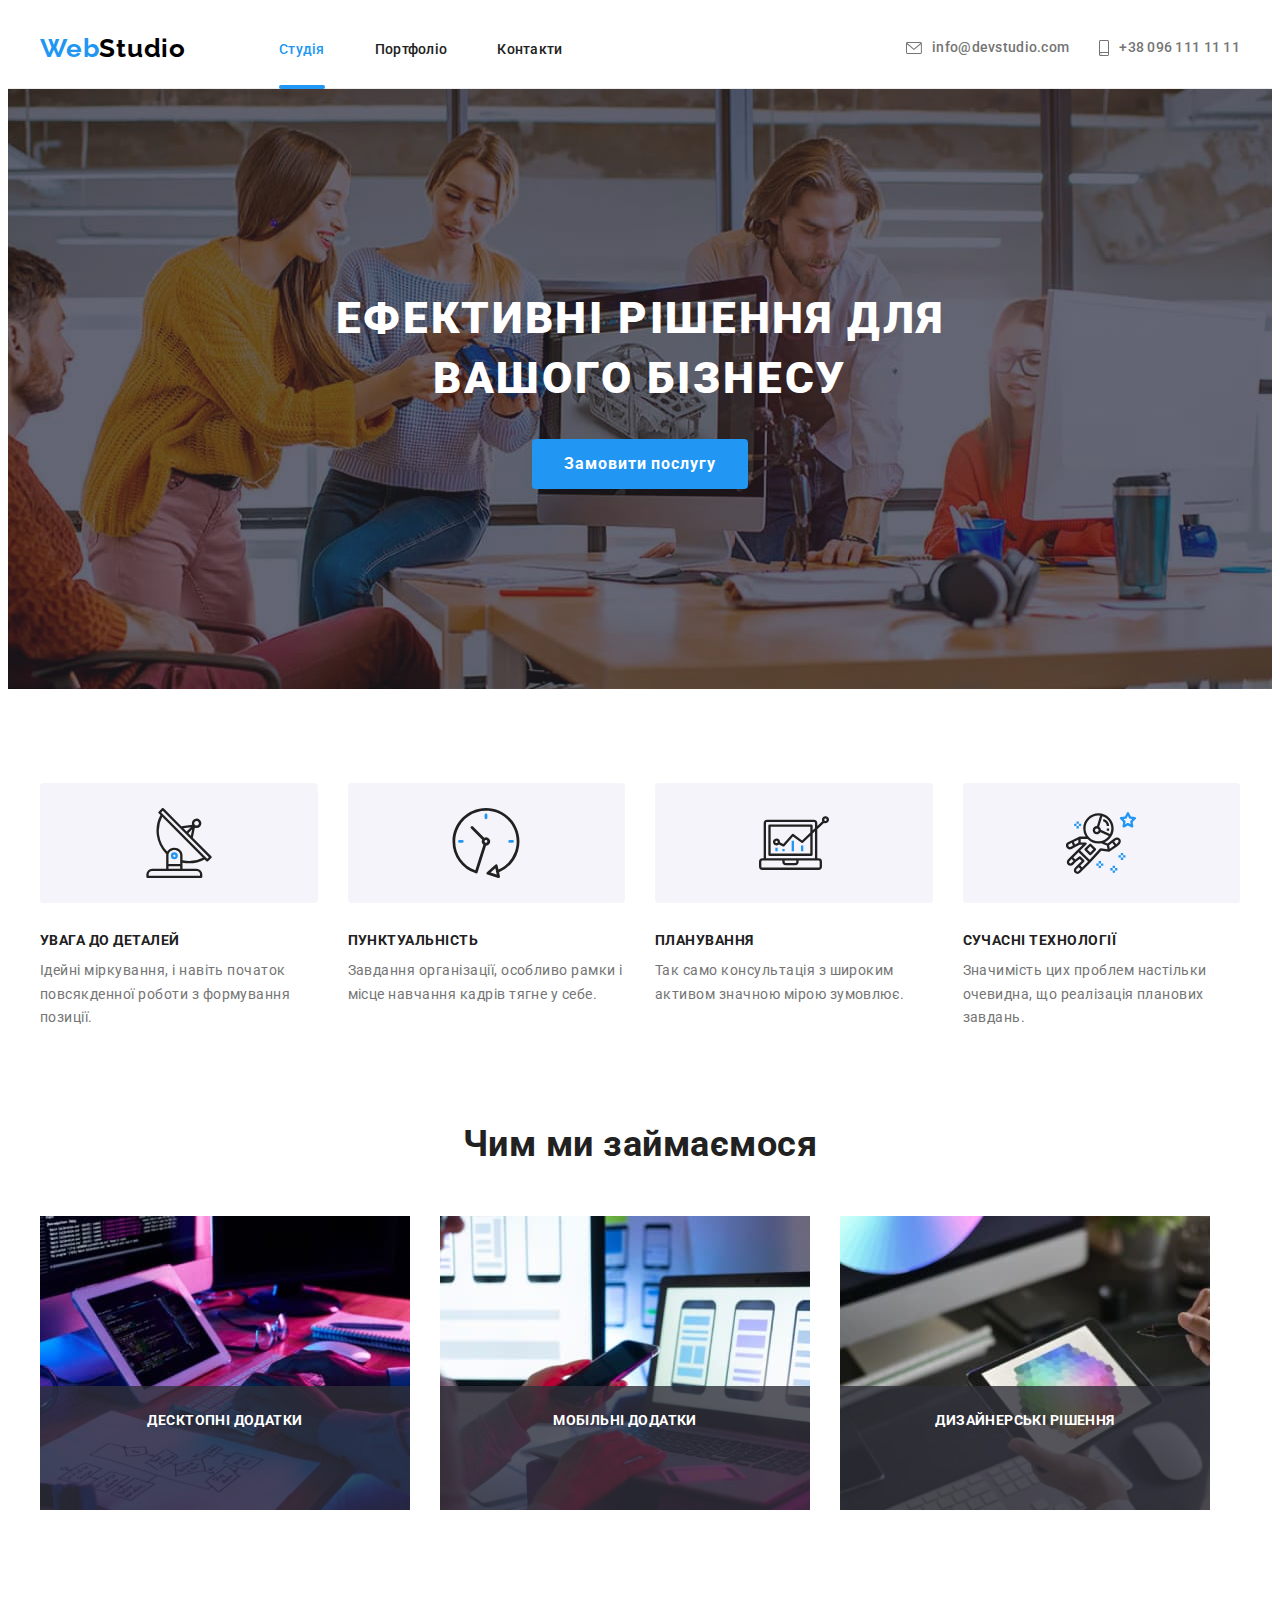
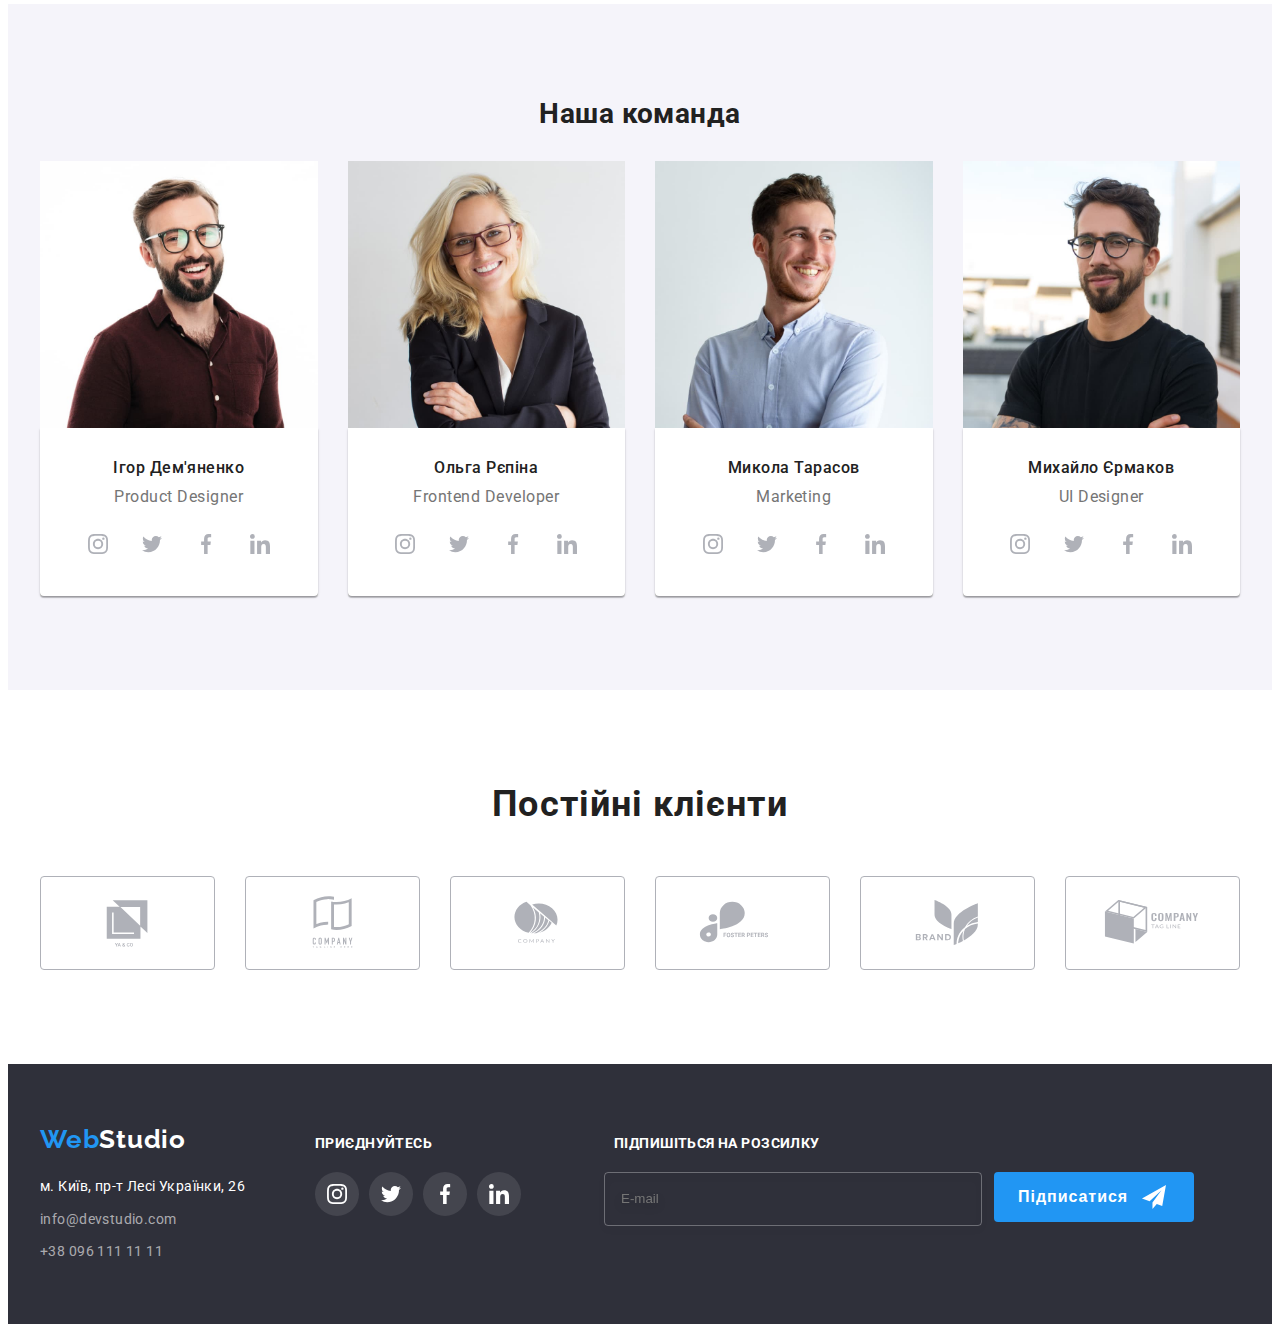
==== commit e8ff6311: "домашня робота 8 виправ" ====
--- a/index.html
+++ b/index.html
@@ -211,17 +211,20 @@
             <li class="team__item">
               <picture>
                 <source
+                media="(min-widht:1200px)"
                 srcset="./images/img_team_card_1.jpg 1x,
                 ./images/img_team_card_1_2x.jpg 2x"
-                media="(min-widht:1200px)"/>
-                <source
+                />
+                <source
+                media="(min-widht:768px)"
                 srcset="./images/img_team_card_1_tablet.jpg 1x,
                 ./images/img_team_card_1_tablet_2x.jpg 2x"
-                media="(min-widht:768px)"/>
-                <source
+                />
+                <source
+                media="(min-widht:480px)"
                 srcset="./images/img_team_card_1_mobile.jpg 1x,
                 ./images/img_team_card_1_mobile_2x.jpg 2x"
-                media="(min-widht:480px)"/>
+                />
                 <img
                 src="./images/img_team_card_1.jpg"
                 alt="product designer"
@@ -267,17 +270,20 @@
             <li class="team__item">
               <picture>
                 <source
+                media="(min-widht:1200px)"
                 srcset="./images/img_team_card_2.jpg 1x,
                 ./images/img_team_card_2_2x.jpg 2x"
-                media="(min-widht:1200px)"/>
-                <source
+                />
+                <source
+                media="(min-widht:768px)"
                 srcset="./images/img_team_card_2_tablet.jpg 1x,
                 ./images/img_team_card_2_tablet_2x.jpg 2x"
-                media="(min-widht:768px)"/>
-                <source
+                />
+                <source
+                media="(min-widht:480px)"
                 srcset="./images/img_team_card_2_mobile.jpg 1x,
                 ./images/img_team_card_2_mobile_2x.jpg 2x"
-                media="(min-widht:480px)"/>
+                />
                 <img
                 src="./images/img_team_card_2.jpg"
                 alt="forntend developer"
@@ -324,17 +330,20 @@
             <li class="team__item">
               <picture>
                 <source
+                media="(min-widht:1200px)"
                 srcset="./images/img_team_card_3.jpg 1x,
                 ./images/img_team_card_3_2x.jpg 2x"
-                media="(min-widht:1200px)"/>
-                <source
+                />
+                <source
+                media="(min-widht:768px)"
                 srcset="./images/img_team_card_3_tablet.jpg 1x,
                 ./images/img_team_card_3_tablet_2x.jpg 2x"
-                media="(min-widht:768px)"/>
-                <source
+                />
+                <source
+                media="(min-widht:480px)"
                 srcset="./images/img_team_card_3_mobile.jpg 1x,
                 ./images/img_team_card_3_mobile_2x.jpg 2x"
-                media="(min-widht:480px)"/>
+                />
                 <img
                 src="./images/img_team_card_3.jpg"
                 alt="marketing"
@@ -381,17 +390,20 @@
             <li class="team__item">
               <picture>
                 <source
+                media="(min-widht:1200px)"
                 srcset="./images/img_team_card_4.jpg 1x,
                 ./images/img_team_card_4_2x.jpg 2x"
-                media="(min-widht:1200px)"/>
-                <source
+                />
+                <source
+                media="(min-widht:768px)"
                 srcset="./images/img_team_card_4_tablet.jpg 1x,
                 ./images/img_team_card_4_tablet_2x.jpg 2x"
-                media="(min-widht:768px)"/>
-                <source
+                />
+                <source
+                media="(min-widht:480px)"
                 srcset="./images/img_team_card_4_mobile.jpg 1x,
                 ./images/img_team_card_4_mobile_2x.jpg 2x"
-                media="(min-widht:480px)"/>
+                />
                 <img
                 src="./images/img_team_card_4.jpg"
                 alt="ui desinger"
@@ -438,7 +450,7 @@
         </div>
       </section>
       <section class="clients section">
-        <div class="conteiner clients-mob ">
+        <div class="conteiner">
           <h2 class="cliient-title">Постійні клієнти</h2>
           <ul class="clients-list list">
             <li class="clients-item">
@@ -489,64 +501,66 @@
     </main>
     <footer class="footer">
       <div class="conteiner footerdiv">
-        <div class="contacts-footer">
-          <a class="logo logo__link" href="./index.html" lang="en">
-            Web<span class="logo__span--white">Studio</span></a
-          >
-          <address class="footer-adress">
-            <ul class="footer-list list">
-              <li class="footer-item">
-                <a
-                  class="footer-link link"
-                  href="https://goo.gl/maps/CmBMS6Zbuasyug2B9"
-                  target="_blank"
-                  rel="noopener noreferrer nofollow"
-                  >м. Київ, пр-т Лесі Українки, 26</a
-                >
+        <div class="footer-tab">
+          <div class="contacts-footer">
+            <a class="logo logo__link" href="./index.html" lang="en">
+              Web<span class="logo__span--white">Studio</span></a
+            >
+            <address class="footer-adress">
+              <ul class="footer-list list">
+                <li class="footer-item">
+                  <a
+                    class="footer-link link"
+                    href="https://goo.gl/maps/CmBMS6Zbuasyug2B9"
+                    target="_blank"
+                    rel="noopener noreferrer nofollow"
+                    >м. Київ, пр-т Лесі Українки, 26</a
+                  >
+                </li>
+                <li class="footer-item">
+                  <a class="footer-link-em link" href="mailto:info@devstudio.com"
+                    >info@devstudio.com</a
+                  >
+                </li>
+                <li class="footer-item">
+                  <a class="footer-link-tel link" href="tel:+380961111111"
+                    >+38 096 111 11 11</a
+                  >
+                </li>
+              </ul>
+            </address>
+          </div>
+          <div class="footer-soclink">
+            <p class="tetx-soclink">приєднуйтесь</p>
+            <ul class="soc-list list">
+              <li class="soc-item">
+                <a class="soc-link" href="#">
+                  <svg class="soc-icon" width="20px" height="20px">
+                    <use href="./images/sprite.svg#icon-instagram"></use></svg></a>
               </li>
-              <li class="footer-item">
-                <a class="footer-link-em link" href="mailto:info@devstudio.com"
-                  >info@devstudio.com</a
-                >
+              <li class="soc-item">
+                <a class="soc-link" href="#">
+                  <svg class="soc-icon" width="20px" height="20px">
+                    <use href="./images/sprite.svg#icon-twitter"></use>
+                  </svg>
+                </a>
               </li>
-              <li class="footer-item">
-                <a class="footer-link-tel link" href="tel:+380961111111"
-                  >+38 096 111 11 11</a
-                >
+              <li class="soc-item">
+                <a class="soc-link" href="#">
+                  <svg class="soc-icon" width="20px" height="20px">
+                    <use href="./images/sprite.svg#icon-facebook"></use>
+                  </svg>
+                </a>
+              </li>
+              <li class="soc-item">
+                <a class="soc-link" href="#">
+                  <svg class="soc-icon" width="20px" height="20px">
+                    <use href="./images/sprite.svg#icon-linkedin"></use>
+                  </svg>
+                </a>
               </li>
             </ul>
-          </address>
-        </div>
-        <div class="footer-soclink">
-          <p class="tetx-soclink">приєднуйтесь</p>
-          <ul class="soc-list list">
-            <li class="soc-item">
-              <a class="soc-link" href="#">
-                <svg class="soc-icon" width="20px" height="20px">
-                  <use href="./images/sprite.svg#icon-instagram"></use></svg></a>
-            </li>
-            <li class="soc-item">
-              <a class="soc-link" href="#">
-                <svg class="soc-icon" width="20px" height="20px">
-                  <use href="./images/sprite.svg#icon-twitter"></use>
-                </svg>
-              </a>
-            </li>
-            <li class="soc-item">
-              <a class="soc-link" href="#">
-                <svg class="soc-icon" width="20px" height="20px">
-                  <use href="./images/sprite.svg#icon-facebook"></use>
-                </svg>
-              </a>
-            </li>
-            <li class="soc-item">
-              <a class="soc-link" href="#">
-                <svg class="soc-icon" width="20px" height="20px">
-                  <use href="./images/sprite.svg#icon-linkedin"></use>
-                </svg>
-              </a>
-            </li>
-          </ul>
+          </div>
         </div>
         <div class="follow-box">
           <p class="follow-text">підпишіться на розсилку</p>
--- a/css/main.min.css
+++ b/css/main.min.css
@@ -1 +1 @@
-:root{--akcent: #2196f3;--logo-color: #000000;--text-color: #757575;--header-color: #212121;--adress-color: rgba(255, 255, 255, 0.6);--mainbackdroundcolor: #ffffff;--footerbackground: #2f303a;--btnsortbackground: #f5f4fa;--sectionbackground: #f5f5f5;--avtivebackgroudbtn: #188ce8;--bgradient:linear-gradient( rgba(47, 48, 58, 0.4), rgba(47, 48, 58, 0.4) )}h1,h2,h3,h4,h5,h6,p{margin:0}ul,ol{margin:0;padding-left:0}img{display:block;max-width:100%;height:auto;width:100%}.no-scroll{overflow:hidden}.visually-hidden{position:absolute;width:1px;height:1px;margin:-1px;border:0;padding:0;white-space:nowrap;-webkit-clip-path:inset(100%);clip-path:inset(100%);clip:rect(0 0 0 0);overflow:hidden}.list{list-style:none}.link{text-decoration:none}body{font-family:"Roboto",sans-serif;background-color:var(--mainbackdroundcolor);color:var(--text-color);letter-spacing:.03em}.conteiner{width:100%;margin:0 auto}@media screen and (min-width: 480px){.conteiner{width:480px}}@media screen and (min-width: 768px){.conteiner{width:768px;padding-left:15px;padding-right:15px}}@media screen and (min-width: 1200px){.conteiner{width:1200px}}.section{padding-top:94px;padding-bottom:94px}.modal-btn,.btn-follow,.soc-link,.social__link,.menu-btn-close,.contacts__link,.navigation,.header__conteiner{display:flex;align-items:center}.header{background:var(--mainbackdroundcolor);border-bottom:1px solid #ececec;position:relative}@media screen and (max-width: 767px){.header__conteiner{padding-top:10px;padding-bottom:10px;padding-left:15px;padding-right:15px}}@media screen and (max-width: 767px){.navigation{display:none}}.logo__link{font-family:"Raleway",sans-serif;font-style:normal;font-weight:700;font-size:26px;line-height:1.19;letter-spacing:.03em;color:var(--akcent);text-decoration:none}.logo__span--black{color:var(--logo-color)}.logo__box{margin-right:93px}.navigation__list{display:flex;gap:50px}.navigation__link{position:relative;padding-top:32px;padding-bottom:32px;font-weight:500;font-size:14px;line-height:1.14;letter-spacing:.02em;color:var(--header-color);transition:color 250ms cubic-bezier(0.4, 0, 0.2, 1),fill 250ms cubic-bezier(0.4, 0, 0.2, 1)}.navigation__link,.navigation__link{color:var(--akcent);cursor:pointer;fill:var(--akcent)}.navigation__link.link.navigation__link--current{color:var(--akcent)}.navigation__link.link.navigation__link--current::after{position:absolute;bottom:0;left:0;content:"";height:4px;width:100%;background-color:var(--akcent);border-radius:2px}@media screen and (max-width: 767px){.contacts{display:none}}@media screen and (min-width: 768px){.contacts{display:flex;gap:10px;flex-direction:column;margin-left:auto;padding-top:21px;padding-bottom:21px}}@media screen and (min-width: 1200px){.contacts{flex-direction:row;gap:30px;padding-top:32px;padding-bottom:32px;justify-content:center}}.contacts__link{font-weight:500;font-size:14px;line-height:1.14;letter-spacing:.02em;color:var(--text-color);transition:color 250ms cubic-bezier(0.4, 0, 0.2, 1)}.contacts__link:hover,.contacts__link:focus{color:var(--akcent);cursor:pointer}.contacts__icons{margin-right:10px;fill:currentColor}.menu__btn{display:flex;align-items:center;width:40px;height:40px;margin-left:auto;border:none;transition:fill 250ms cubic-bezier(0.4, 0, 0.2, 1);background-color:inherit}.menu__btn:hover,.menu__btn:focus{fill:var(--akcent)}@media screen and (min-width: 768px){.menu__btn{display:none}}.menu{position:fixed;top:0;background-color:#fff;width:100vw;height:100vh;padding-left:40px;z-index:3}.menu-btn-close{width:40px;height:40px;border:none;justify-content:center;position:absolute;top:21px;right:25px;background-color:inherit;cursor:pointer;transition:fill 250ms cubic-bezier(0.4, 0, 0.2, 1)}.menu-btn-close:hover,.menu-btn-close:focus{fill:var(--akcent)}.space{display:flex;flex-direction:column;justify-content:space-between;width:100%;height:100%;overflow:auto}.menu_navigation__list{margin-top:48px}.menu_navigation__item:not(:last-child){margin-bottom:32px}.menu_navigation__link{font-weight:500;font-size:40px;line-height:47px;letter-spacing:.02em;color:#212121;transition:color 250ms cubic-bezier(0.4, 0, 0.2, 1)}.menu_navigation__link:hover,.menu_navigation__link:focus{color:var(--akcent)}.menu_contacts__item:not(:last-child){margin-bottom:32px}.menu_contacts__link{font-weight:500;font-size:34px;line-height:1.17;letter-spacing:.02em;color:#2196f3}.menu_contacts__link.mail{font-weight:500;font-size:24px;line-height:1.16;letter-spacing:.02em;color:#757575}.menu_social{display:flex;gap:10px;margin-top:64px;margin-bottom:48px;flex-wrap:wrap}.menu_social_item{padding-right:10px}.menu_social_item:not(:last-child){border-right:1px solid rgba(33,33,33,.2)}.menu_social_link{font-weight:500;font-size:2vh;line-height:1.22;letter-spacing:.02em;color:#2196f3}@media screen and (min-width: 480px){.menu_social_link{font-size:18px}}.hero{background:var(--footerbackground);background-image:var(--bgradient),url(../images/Img_bg_mobile.jpg);background-repeat:no-repeat;background-size:cover;background-position:center;max-width:480px;text-align:center;padding-top:118px;padding-bottom:118px;margin:0 auto}@media(min-device-pixel-ratio: 2),(-webkit-min-device-pixel-ratio: 2),(min-resolution: 192dpi),(min-resolution: 2dppx){.hero{background-image:var(--bgradient),url(../images/Img_bg_mobile_2x.jpg)}}@media screen and (min-width: 480px){.hero{background-image:var(--bgradient),url(../images/Img_bg_tablet.jpg)}}@media screen and (min-width: 480px)and (min-device-pixel-ratio: 2),screen and (min-width: 480px)and (-webkit-min-device-pixel-ratio: 2),screen and (min-width: 480px)and (min-resolution: 192dpi),screen and (min-width: 480px)and (min-resolution: 2dppx){.hero{background-image:var(--bgradient),url(../images/Img_bg_tablet_2x.jpg)}}@media screen and (min-width: 768px){.hero{max-width:768px;background-image:var(--bgradient),url(../images/Img_bg.jpg)}}@media screen and (min-width: 768px)and (min-device-pixel-ratio: 2),screen and (min-width: 768px)and (-webkit-min-device-pixel-ratio: 2),screen and (min-width: 768px)and (min-resolution: 192dpi),screen and (min-width: 768px)and (min-resolution: 2dppx){.hero{background-image:var(--bgradient),url(../images/Img_bg_2x.jpg)}}@media screen and (min-width: 1200px){.hero{padding-top:200px;padding-bottom:200px;max-width:1600px}}.hero__title{max-width:360px;margin-bottom:30px;margin-left:auto;margin-right:auto;text-align:center;font-style:normal;font-weight:900;font-size:24px;line-height:1.61;letter-spacing:.06em;text-transform:uppercase;color:var(--mainbackdroundcolor)}@media screen and (min-width: 480px){.hero__title{font-size:28px;line-height:1.61;max-width:696px}}@media screen and (min-width: 1200px){.hero__title{max-width:696px;font-size:44px;line-height:1.36}}.hero__btn{max-height:50px;min-width:216px;border:none;border-radius:4px;padding:10px 32px;font-family:inherit;font-style:normal;font-weight:700;font-size:16px;line-height:1.88;text-align:center;letter-spacing:.06em;color:var(--mainbackdroundcolor);background-color:var(--akcent);transition:color 250ms cubic-bezier(0.4, 0, 0.2, 1),background 250ms cubic-bezier(0.4, 0, 0.2, 1)}.hero__btn:hover,.hero__btn:focus{color:var(--mainbackdroundcolor);background:var(--avtivebackgroudbtn);cursor:pointer}.benefits{padding:94px 0px 0px 0px}.benefits__list{display:flex;gap:30px;flex-wrap:wrap}@media screen and (max-width: 767px){.benefits__list{padding-left:15px;padding-right:15px}}@media screen and (min-width: 768px){.benefits__item{flex-basis:calc((100% - 60px)/2)}}@media screen and (min-width: 1200px){.benefits__item{flex-basis:calc((100% - 90px)/4)}}.benefits__title{margin-bottom:10px;font-size:14px;line-height:1.14;text-transform:uppercase;color:var(--header-color);text-align:center}.benefits__text{font-size:14px;line-height:1.71;color:var(--text-color)}.benefits__thumb{width:100%;background:var(--btnsortbackground);display:flex;align-items:center;justify-content:center;border-radius:4px;margin-bottom:30px;padding-top:25px;padding-bottom:25px}@media screen and (max-width: 1199px){.work{display:none}}.work__title{margin-bottom:50px;font-size:36px;line-height:1.16;text-align:center;color:var(--header-color)}.work__list{display:flex}.work__item{margin-right:30px}.work__item:last-child{margin-right:0px}.thumb{position:relative}.work__text{position:absolute;bottom:0;left:0;background-color:rgba(47,48,58,.8);display:block;width:100%;min-height:70px;padding-top:27px;padding-bottom:27px;font-weight:700;font-size:14px;line-height:1.14;text-align:center;letter-spacing:.03em;text-transform:uppercase;color:#fff}.team{background:var(--btnsortbackground)}.team__top-title{margin-bottom:30px;font-size:28px;line-height:1.16;text-align:center;color:var(--header-color)}@media screen and (min-width: 768px){.team__list{display:flex;gap:30px;flex-wrap:wrap}}.team__item{background:var(--mainbackdroundcolor)}@media screen and (max-width: 480px){.team__item:not(:last-child){margin-bottom:30px}}@media screen and (min-width: 768px){.team__item{width:calc((100% - 30px)/2)}}@media screen and (min-width: 1200px){.team__item{width:calc((100% - 90px)/4)}}.team__title{margin-bottom:10px;font-weight:500;font-size:16px;line-height:1.19;text-align:center;color:var(--header-color)}.team__text{margin-bottom:16px;font-size:16px;line-height:1.19;text-align:center;color:var(--text-color)}.team__box{padding-top:30px;padding-bottom:30px;box-shadow:0px 1px 3px rgba(0,0,0,.12),0px 1px 1px rgba(0,0,0,.14),0px 2px 1px rgba(0,0,0,.2);border-radius:0px 0px 4px 4px}.social{display:flex;justify-content:center;gap:10px}.social__link{width:44px;height:44px;border-radius:50%;justify-content:center;fill:#afb1b8;transition:fill 250ms cubic-bezier(0.4, 0, 0.2, 1),background-color 250ms cubic-bezier(0.4, 0, 0.2, 1)}.social__link:hover,.social__link:focus{background-color:var(--akcent);fill:#fff}@media screen and (max-width: 767px){.clients-mob{padding-left:15px;padding-right:15px}}.cliient-title{margin-bottom:30px;font-size:6vh;line-height:1.17;text-align:center;letter-spacing:.03em;color:var(--header-color)}@media screen and (min-width: 480px){.cliient-title{font-size:28px;line-height:1.17}}@media screen and (min-width: 1200px){.cliient-title{font-size:36px;line-height:1.16;margin-bottom:50px}}.clients-list{display:flex;gap:30px;flex-wrap:wrap;justify-content:center}.clients-item{width:100%}@media screen and (min-width: 480px){.clients-item{flex-basis:calc((100% - 60px)/2)}}@media screen and (min-width: 768px){.clients-item{flex-basis:calc((100% - 90px)/3)}}@media screen and (min-width: 1200px){.clients-item{flex-basis:calc((100% - 150px)/6)}}.cliets-link{display:flex;height:92px;justify-content:center;align-items:center;fill:#afb1b8;border:1px solid #afb1b8;border-radius:4px;transition:fill 250ms cubic-bezier(0.4, 0, 0.2, 1),border 250ms cubic-bezier(0.4, 0, 0.2, 1)}.cliets-link:hover,.cliets-link:focus{fill:var(--akcent);border:1px solid var(--akcent)}.footer{background:var(--footerbackground);padding-top:60px;padding-bottom:60px}@media screen and (max-width: 1199px){.contacts-footer{text-align:center;margin:0 auto}}@media screen and (max-width: 1199px){.footer-soclink{text-align:center;margin:0 auto}}.footer-adress{margin-top:20px}.footer-item{margin-top:9px}.footer-item:first-child{margin-top:0}.logo__span--white{font-style:normal;font-weight:700;font-size:24px;line-height:1.16;letter-spacing:.03em;color:var(--mainbackdroundcolor)}@media screen and (min-width: 1200px){.logo__span--white{font-size:26px;line-height:1.19}}.footer-link{font-style:normal;font-size:14px;line-height:1.71;letter-spacing:.03em;color:var(--mainbackdroundcolor);transition:color 250ms cubic-bezier(0.4, 0, 0.2, 1)}.footer-link:hover,.footer-link:focus{color:var(--akcent);cursor:pointer}.footer-link-em{font-style:normal;font-size:14px;line-height:1.71;letter-spacing:.03em;color:var(--adress-color);transition:color 250ms cubic-bezier(0.4, 0, 0.2, 1)}.footer-link-em:hover,.footer-link-em:focus{color:var(--akcent);cursor:pointer}.footer-link-tel{font-style:normal;font-weight:400;font-size:14px;line-height:1.71;letter-spacing:.03em;color:var(--adress-color);transition:color 250ms cubic-bezier(0.4, 0, 0.2, 1)}.footer-link-tel:hover,.footer-link-tel:focus{color:var(--akcent);cursor:pointer}.footer-link-tel:hover,.footer-link-tel:focus,.footer-link:hover,.footer-link:focus,.footer-link-em:hover,.footer-link-em:focus{color:var(--akcent);cursor:pointer}.footerdiv{display:flex;flex-direction:column;gap:60px}@media screen and (min-width: 768px){.footerdiv{flex-direction:row;align-items:baseline;flex-basis:50%;flex-wrap:wrap;justify-content:space-between}}@media screen and (max-width: 1199px){.footerdiv{gap:60px;flex-basis:50%;justify-content:space-between}}@media screen and (min-width: 1200px){.footerdiv{flex-wrap:nowrap}}@media screen and (min-width: 1200px){.footer-soclink{margin-left:70px}}.tetx-soclink{margin-bottom:20px;font-weight:700;font-size:14px;line-height:1.14;letter-spacing:.03em;text-transform:uppercase;text-align:center;color:#fff}@media screen and (min-width: 1200px){.tetx-soclink{text-align:left}}.soc-list{display:flex;justify-content:center;gap:10px}.soc-link{width:44px;height:44px;border-radius:50%;justify-content:center;fill:#fff;background-color:rgba(255,255,255,.1);transition:background-color 250ms cubic-bezier(0.4, 0, 0.2, 1)}.soc-link:hover,.soc-link:focus{background-color:var(--akcent)}.follow-box{display:flex;padding-left:15px;padding-right:15px;flex-direction:column}@media screen and (min-width: 768px){.follow-box{margin-right:auto;margin-left:auto;width:450px}}@media screen and (min-width: 1200px){.follow-box{margin-right:0;margin-left:93px;width:570px;padding:0 0}}.follow-form{display:flex;gap:20px;flex-direction:column;justify-content:center}@media screen and (min-width: 1200px){.follow-form{gap:12px;flex-direction:row}}.follow-text{margin-bottom:20px;font-weight:700;font-size:14px;line-height:1.14;letter-spacing:.03em;text-transform:uppercase;color:#fff;text-align:center}@media screen and (min-width: 1200px){.follow-text{text-align:left}}.email-input{width:100%;height:50px;background-color:rgba(0,0,0,0);padding-left:16px;border:1px solid rgba(255,255,255,.3);filter:drop-shadow(0px 4px 4px rgba(0, 0, 0, 0.15));border-radius:4px;transition:color 250ms cubic-bezier(0.4, 0, 0.2, 1),border 250ms cubic-bezier(0.4, 0, 0.2, 1);outline:none}.email-input:hover,.email-input:focus,.email-input:focus-visible{color:#fff;border:1px solid var(--avtivebackgroudbtn)}@media screen and (min-width: 1200px){.email-input{width:358px}}.btn-follow{margin:0 auto;padding:10px 24px;height:50px;width:200px;border-radius:4px;border:none;background-color:var(--akcent);font-weight:700;font-size:16px;line-height:1.88;text-align:center;letter-spacing:.06em;gap:10px;color:#fff;cursor:pointer;transition:background-color 250ms cubic-bezier(0.4, 0, 0.2, 1),filter 250ms cubic-bezier(0.4, 0, 0.2, 1)}.btn-follow:focus,.btn-follow:hover{background-color:var(--avtivebackgroudbtn);filter:drop-shadow(0px 4px 4px rgba(0, 0, 0, 0.25))}.btn-sortlist{display:flex;justify-content:center;gap:8px;margin-bottom:50px}.btn-sort{border-radius:4px;border:1px solid rgba(0,0,0,0);max-height:38px;padding:6px 22px;font-family:inherit;font-weight:500;font-size:16px;line-height:1.62;text-align:center;letter-spacing:.03em;color:var(--header-color);background:var(--btnsortbackground);cursor:pointer;transition:box-shadow 250ms cubic-bezier(0.4, 0, 0.2, 1),background 250ms cubic-bezier(0.4, 0, 0.2, 1),color 250ms cubic-bezier(0.4, 0, 0.2, 1)}.btn-sort:hover,.btn-sort:focus{color:var(--mainbackdroundcolor);background:var(--akcent);box-shadow:0px 3px 1px rgba(0,0,0,.1),0px 1px 2px rgba(0,0,0,.08),0px 2px 2px rgba(0,0,0,.12)}.portfolio-list{display:flex;gap:30px;flex-wrap:wrap;flex-basis:calc((100% - 60px)/3)}.potfolio-link{display:block;transition:box-shadow 250ms cubic-bezier(0.4, 0, 0.2, 1)}.potfolio-link:hover,.potfolio-link:focus{box-shadow:0px 1px 1px rgba(0,0,0,.12),0px 4px 4px rgba(0,0,0,.06),1px 4px 6px rgba(0,0,0,.16)}.portfolio-title{margin-bottom:4px;font-size:18px;line-height:2;letter-spacing:.06em;color:var(--header-color)}.portfolio-text{font-size:16px;line-height:1.88;letter-spacing:.03em;color:var(--text-color)}.portfilio-box{max-width:370px;min-height:110px;padding:20px 24px;border:1px solid #eee;border-top:none}.portfolio-wrap{position:relative;overflow:hidden}.portfilo-wrap-text{position:absolute;top:0;left:0;font-size:18px;line-height:1.56;letter-spacing:.03em;color:#fff;background-color:rgba(33,150,243,.9);padding:63px 24px;height:100%;transform:translateY(100%);transition:transform 250ms cubic-bezier(0.4, 0, 0.2, 1);overflow:auto}.potfolio-link:hover .portfilo-wrap-text{transform:translateY(0)}.backdrop{position:fixed;top:0;width:100%;height:100%;background-color:rgba(0,0,0,.2);transition:opacity 300ms linear,visibility 300ms linear}.modal{width:100%;position:absolute;top:50%;left:50%;padding:40px 40px;transform:translate(-50%, -50%);background-color:#fff;transform:translate(-50%, -50%) scale(1);transition:transform 300ms linear}@media screen and (min-width: 480px){.modal{width:450px}}@media screen and (min-width: 1200px){.modal{width:528px;min-height:581px}}.backdrop.is-hidden .modal{transform:translate(-50%, -50%) scale(0)}.modal-btn{width:30px;height:30px;padding:0;border:1px solid rgba(0,0,0,.1);border-radius:50%;justify-content:center;position:absolute;top:8px;right:8px;background-color:inherit;cursor:pointer;transition:box-shadow 250ms cubic-bezier(0.4, 0, 0.2, 1),fill 250ms cubic-bezier(0.4, 0, 0.2, 1)}.modal-btn:hover,.modal-btn:focus{fill:var(--akcent);box-shadow:0px 1px 3px rgba(0,0,0,.12),0px 1px 1px rgba(0,0,0,.14),0px 2px 1px rgba(0,0,0,.2)}.is-hidden{opacity:0;visibility:hidden;pointer-events:none}.modal-top-text{margin-bottom:12px;font-weight:700;font-size:20px;line-height:1.15;text-align:center;letter-spacing:.03em;color:var(--header-color)}.modal-input-thumb{position:relative}.modal-name{font-size:12px;line-height:1.16;letter-spacing:.01em;color:var(--text-color)}.modal-input{height:40px;width:100%;padding-left:42px;margin-bottom:10px;margin-top:4px;border:1px solid rgba(33,33,33,.2);border-radius:4px;transition:border 250ms cubic-bezier(0.4, 0, 0.2, 1);outline:none}.modal-input:hover,.modal-input:focus{border:1px solid var(--akcent)}@media screen and (min-width: 480px){.modal-input{max-width:370px}}@media screen and (min-width: 1200px){.modal-input{max-width:448px}}.modal-form-icon{position:absolute;top:58%;left:20px;transform:translate(-50%, -50%);transition:fill 250ms cubic-bezier(0.4, 0, 0.2, 1)}.modal-input:hover+.modal-form-icon{fill:var(--akcent)}.modal-input:focus+.modal-form-icon{fill:var(--akcent)}.modal-coments{font-size:12px;line-height:1.16;letter-spacing:.01em;color:var(--text-color)}.modal-coments-input{height:120px;width:100%;margin-bottom:20px;margin-top:4px;padding:12px 16px;border:1px solid rgba(33,33,33,.2);border-radius:4px;transition:border 250ms cubic-bezier(0.4, 0, 0.2, 1);outline:none;resize:none}.modal-coments-input:hover,.modal-coments-input:focus{border:1px solid var(--akcent)}@media screen and (min-width: 480px){.modal-coments-input{width:370px}}@media screen and (min-width: 1200px){.modal-coments-input{width:448px}}.modal-check{display:flex;align-content:center;align-items:center;justify-content:center;font-size:12px;line-height:1.16;letter-spacing:.03em}@media screen and (min-width: 1200px){.modal-check{font-size:14px;line-height:1.71}}.modal-check-input{position:absolute;width:1px;height:1px;margin:-1px;border:0;padding:0;white-space:nowrap;-webkit-clip-path:inset(100%);clip-path:inset(100%);clip:rect(0 0 0 0);overflow:hidden}.modalcheck-icon{border:2px solid #212121;border-radius:2px;margin-right:9px;transition:border 250ms cubic-bezier(0.4, 0, 0.2, 1),background-color 250ms cubic-bezier(0.4, 0, 0.2, 1)}.modal-check-input:checked+.modalcheck-icon{background-color:var(--akcent);border:2px solid var(--akcent)}.modal-lecense{display:block;margin-left:4px;font-size:12px;line-height:1.16;letter-spacing:.03em}@media screen and (min-width: 1200px){.modal-lecense{font-size:14px;line-height:1.71}}.modal-btn-send{width:200px;height:50px;display:block;margin-left:auto;margin-right:auto;margin-top:30px;background:var(--akcent);box-shadow:0px 4px 4px rgba(0,0,0,.15);border-radius:4px;border:none;padding:10px;font-weight:700;font-size:16px;line-height:1.88;letter-spacing:.06em;text-align:center;color:#fff;cursor:pointer;transition:background-color 250ms cubic-bezier(0.4, 0, 0.2, 1)}.modal-btn-send:hover,.modal-btn-send:focus{background-color:var(--avtivebackgroudbtn)}/*# sourceMappingURL=main.min.css.map */+:root{--akcent: #2196f3;--logo-color: #000000;--text-color: #757575;--header-color: #212121;--adress-color: rgba(255, 255, 255, 0.6);--mainbackdroundcolor: #ffffff;--footerbackground: #2f303a;--btnsortbackground: #f5f4fa;--sectionbackground: #f5f5f5;--avtivebackgroudbtn: #188ce8;--bgradient:linear-gradient( rgba(47, 48, 58, 0.4), rgba(47, 48, 58, 0.4) )}h1,h2,h3,h4,h5,h6,p{margin:0}ul,ol{margin:0;padding-left:0}img{display:block;max-width:100%;height:auto;width:100%}.no-scroll{overflow:hidden}.visually-hidden{position:absolute;width:1px;height:1px;margin:-1px;border:0;padding:0;white-space:nowrap;-webkit-clip-path:inset(100%);clip-path:inset(100%);clip:rect(0 0 0 0);overflow:hidden}.list{list-style:none}.link{text-decoration:none}body{font-family:"Roboto",sans-serif;background-color:var(--mainbackdroundcolor);color:var(--text-color);letter-spacing:.03em}.conteiner{width:100%;margin:0 auto;padding-left:15px;padding-right:15px}@media screen and (min-width: 480px){.conteiner{width:480px}}@media screen and (min-width: 768px){.conteiner{width:768px}}@media screen and (min-width: 1200px){.conteiner{width:1200px}}.section{padding-top:60px;padding-bottom:60px}@media screen and (min-width: 1200px){.section{padding-top:94px;padding-bottom:94px}}.modal-btn,.btn-follow,.soc-link,.social__link,.menu-btn-close,.contacts__link,.navigation,.header__conteiner{display:flex;align-items:center}.header{background:var(--mainbackdroundcolor);border-bottom:1px solid #ececec;position:relative}@media screen and (max-width: 767px){.header__conteiner{padding-top:10px;padding-bottom:10px}}@media screen and (max-width: 767px){.navigation{display:none}}.logo__link{font-family:"Raleway",sans-serif;font-style:normal;font-weight:700;font-size:26px;line-height:1.19;letter-spacing:.03em;color:var(--akcent);text-decoration:none}.logo__span--black{color:var(--logo-color)}.logo__box{margin-right:93px}.navigation__list{display:flex;gap:50px}.navigation__link{position:relative;padding-top:32px;padding-bottom:32px;font-weight:500;font-size:14px;line-height:1.14;letter-spacing:.02em;color:var(--header-color);transition:color 250ms cubic-bezier(0.4, 0, 0.2, 1),fill 250ms cubic-bezier(0.4, 0, 0.2, 1)}.navigation__link:hover,.navigation__link:focus{color:var(--akcent);cursor:pointer;fill:var(--akcent)}.navigation__link.link.navigation__link--current{color:var(--akcent)}.navigation__link.link.navigation__link--current::after{position:absolute;bottom:0;left:0;content:"";height:4px;width:100%;background-color:var(--akcent);border-radius:2px}@media screen and (max-width: 767px){.contacts{display:none}}@media screen and (min-width: 768px){.contacts{display:flex;gap:10px;flex-direction:column;margin-left:auto;padding-top:21px;padding-bottom:21px}}@media screen and (min-width: 1200px){.contacts{flex-direction:row;gap:30px;padding-top:32px;padding-bottom:32px;justify-content:center}}.contacts__link{font-weight:500;font-size:14px;line-height:1.14;letter-spacing:.02em;color:var(--text-color);transition:color 250ms cubic-bezier(0.4, 0, 0.2, 1)}.contacts__link:hover,.contacts__link:focus{color:var(--akcent);cursor:pointer}.contacts__icons{margin-right:10px;fill:currentColor}.menu__btn{display:flex;align-items:center;width:40px;height:40px;margin-left:auto;border:none;transition:fill 250ms cubic-bezier(0.4, 0, 0.2, 1);background-color:inherit}.menu__btn:hover,.menu__btn:focus{fill:var(--akcent)}@media screen and (min-width: 768px){.menu__btn{display:none}}.menu{position:fixed;top:0;left:0;background-color:#fff;width:100vw;height:100vh;padding-left:40px;z-index:3}.menu-btn-close{width:40px;height:40px;border:none;justify-content:center;position:absolute;top:21px;right:25px;background-color:inherit;cursor:pointer;transition:fill 250ms cubic-bezier(0.4, 0, 0.2, 1)}.menu-btn-close:hover,.menu-btn-close:focus{fill:var(--akcent)}.space{display:flex;flex-direction:column;justify-content:space-between;width:100%;height:100%;overflow:auto}.menu_navigation__list{margin-top:48px}.menu_navigation__item:not(:last-child){margin-bottom:32px}.menu_navigation__link{font-weight:500;font-size:40px;line-height:47px;letter-spacing:.02em;color:#212121;transition:color 250ms cubic-bezier(0.4, 0, 0.2, 1)}.menu_navigation__link:hover,.menu_navigation__link:focus{color:var(--akcent)}.menu_contacts__item:not(:last-child){margin-bottom:32px}.menu_contacts__link{font-weight:500;font-size:34px;line-height:1.17;letter-spacing:.02em;color:#2196f3}.menu_contacts__link.mail{font-weight:500;font-size:24px;line-height:1.16;letter-spacing:.02em;color:#757575}.menu_social{display:flex;gap:10px;margin-top:64px;margin-bottom:48px;flex-wrap:wrap}.menu_social_item{padding-right:10px}.menu_social_item:not(:last-child){border-right:1px solid rgba(33,33,33,.2)}.menu_social_link{font-weight:500;font-size:2vh;line-height:1.22;letter-spacing:.02em;color:#2196f3}@media screen and (min-width: 480px){.menu_social_link{font-size:18px}}.hero{background:var(--footerbackground);background-image:var(--bgradient),url(../images/Img_bg_mobile.jpg);background-repeat:no-repeat;background-size:cover;background-position:center;max-width:480px;text-align:center;padding-top:118px;padding-bottom:118px;margin:0 auto}@media(min-device-pixel-ratio: 2),(-webkit-min-device-pixel-ratio: 2),(min-resolution: 192dpi),(min-resolution: 2dppx){.hero{background-image:var(--bgradient),url(../images/Img_bg_mobile_2x.jpg)}}@media screen and (min-width: 480px){.hero{background-image:var(--bgradient),url(../images/Img_bg_tablet.jpg)}}@media screen and (min-width: 480px)and (min-device-pixel-ratio: 2),screen and (min-width: 480px)and (-webkit-min-device-pixel-ratio: 2),screen and (min-width: 480px)and (min-resolution: 192dpi),screen and (min-width: 480px)and (min-resolution: 2dppx){.hero{background-image:var(--bgradient),url(../images/Img_bg_tablet_2x.jpg)}}@media screen and (min-width: 768px){.hero{max-width:768px;background-image:var(--bgradient),url(../images/Img_bg.jpg)}}@media screen and (min-width: 768px)and (min-device-pixel-ratio: 2),screen and (min-width: 768px)and (-webkit-min-device-pixel-ratio: 2),screen and (min-width: 768px)and (min-resolution: 192dpi),screen and (min-width: 768px)and (min-resolution: 2dppx){.hero{background-image:var(--bgradient),url(../images/Img_bg_2x.jpg)}}@media screen and (min-width: 1200px){.hero{padding-top:200px;padding-bottom:200px;max-width:1600px}}.hero__title{max-width:360px;margin-bottom:30px;margin-left:auto;margin-right:auto;text-align:center;font-style:normal;font-weight:900;font-size:24px;line-height:1.61;letter-spacing:.06em;text-transform:uppercase;color:var(--mainbackdroundcolor)}@media screen and (min-width: 480px){.hero__title{font-size:28px;line-height:1.61;max-width:696px}}@media screen and (min-width: 1200px){.hero__title{max-width:696px;font-size:44px;line-height:1.36}}.hero__btn{max-height:50px;min-width:216px;border:none;border-radius:4px;padding:10px 32px;font-family:inherit;font-style:normal;font-weight:700;font-size:16px;line-height:1.88;text-align:center;letter-spacing:.06em;color:var(--mainbackdroundcolor);background-color:var(--akcent);transition:color 250ms cubic-bezier(0.4, 0, 0.2, 1),background 250ms cubic-bezier(0.4, 0, 0.2, 1)}.hero__btn:hover,.hero__btn:focus{color:var(--mainbackdroundcolor);background:var(--avtivebackgroudbtn);cursor:pointer}.benefits{padding:60px 0px 60px 0px}@media screen and (min-width: 1200px){.benefits{padding:94px 0px 0px 0px}}.benefits__list{display:flex;gap:30px;flex-wrap:wrap}@media screen and (min-width: 768px){.benefits__item{flex-basis:calc((100% - 30px)/2)}}@media screen and (min-width: 1200px){.benefits__item{flex-basis:calc((100% - 90px)/4)}}.benefits__title{margin-bottom:10px;font-size:14px;line-height:1.14;text-transform:uppercase;color:var(--header-color);text-align:center}@media screen and (min-width: 768px){.benefits__title{text-align:left}}.benefits__text{font-size:14px;line-height:1.71;color:var(--text-color)}.benefits__thumb{width:100%;background:var(--btnsortbackground);display:flex;align-items:center;justify-content:center;border-radius:4px;margin-bottom:30px;padding-top:25px;padding-bottom:25px}@media screen and (max-width: 1199px){.work{display:none}}.work__title{margin-bottom:50px;font-size:36px;line-height:1.16;text-align:center;color:var(--header-color)}.work__list{display:flex}.work__item{margin-right:30px}.work__item:last-child{margin-right:0px}.thumb{position:relative}.work__text{position:absolute;bottom:0;left:0;background-color:rgba(47,48,58,.8);display:block;width:100%;min-height:70px;padding-top:27px;padding-bottom:27px;font-weight:700;font-size:14px;line-height:1.14;text-align:center;letter-spacing:.03em;text-transform:uppercase;color:#fff}.team{background:var(--btnsortbackground)}.team__top-title{margin-bottom:30px;font-size:28px;line-height:1.16;text-align:center;color:var(--header-color)}@media screen and (min-width: 768px){.team__list{display:flex;gap:30px;flex-wrap:wrap}}.team__item{background:var(--mainbackdroundcolor)}@media screen and (max-width: 480px){.team__item:not(:last-child){margin-bottom:30px}}@media screen and (min-width: 768px){.team__item{width:calc((100% - 30px)/2)}}@media screen and (min-width: 1200px){.team__item{width:calc((100% - 90px)/4)}}.team__title{margin-bottom:10px;font-weight:500;font-size:16px;line-height:1.19;text-align:center;color:var(--header-color)}.team__text{margin-bottom:16px;font-size:16px;line-height:1.19;text-align:center;color:var(--text-color)}.team__box{padding-top:30px;padding-bottom:30px;box-shadow:0px 1px 3px rgba(0,0,0,.12),0px 1px 1px rgba(0,0,0,.14),0px 2px 1px rgba(0,0,0,.2);border-radius:0px 0px 4px 4px}.social{display:flex;justify-content:center;gap:10px}.social__link{width:44px;height:44px;border-radius:50%;justify-content:center;fill:#afb1b8;transition:fill 250ms cubic-bezier(0.4, 0, 0.2, 1),background-color 250ms cubic-bezier(0.4, 0, 0.2, 1)}.social__link:hover,.social__link:focus{background-color:var(--akcent);fill:#fff}.cliient-title{margin-bottom:30px;font-size:6vh;line-height:1.17;text-align:center;letter-spacing:.03em;color:var(--header-color)}@media screen and (min-width: 480px){.cliient-title{font-size:28px;line-height:1.17}}@media screen and (min-width: 1200px){.cliient-title{font-size:36px;line-height:1.16;margin-bottom:50px}}.clients-list{display:flex;gap:30px;flex-wrap:wrap;justify-content:center}.clients-item{width:100%}@media screen and (min-width: 480px){.clients-item{flex-basis:calc((100% - 30px)/2)}}@media screen and (min-width: 768px){.clients-item{flex-basis:calc((100% - 60px)/3)}}@media screen and (min-width: 1200px){.clients-item{flex-basis:calc((100% - 150px)/6)}}.cliets-link{display:flex;height:92px;justify-content:center;align-items:center;fill:#afb1b8;border:1px solid #afb1b8;border-radius:4px;transition:fill 250ms cubic-bezier(0.4, 0, 0.2, 1),border 250ms cubic-bezier(0.4, 0, 0.2, 1)}.cliets-link:hover,.cliets-link:focus{fill:var(--akcent);border:1px solid var(--akcent)}.footer{background:var(--footerbackground);padding-top:60px;padding-bottom:60px}@media screen and (max-width: 1199px){.contacts-footer{text-align:center;margin:0 auto}}@media screen and (max-width: 1199px){.footer-soclink{text-align:center;margin:0 auto}}.footer-adress{margin-top:20px}.footer-item{margin-top:9px}.footer-item:first-child{margin-top:0}.logo__span--white{font-style:normal;font-weight:700;font-size:24px;line-height:1.16;letter-spacing:.03em;color:var(--mainbackdroundcolor)}@media screen and (min-width: 1200px){.logo__span--white{font-size:26px;line-height:1.19}}.footer-link{font-style:normal;font-size:14px;line-height:1.71;letter-spacing:.03em;color:var(--mainbackdroundcolor);transition:color 250ms cubic-bezier(0.4, 0, 0.2, 1)}.footer-link:hover,.footer-link:focus{color:var(--akcent);cursor:pointer}.footer-link-em{font-style:normal;font-size:14px;line-height:1.71;letter-spacing:.03em;color:var(--adress-color);transition:color 250ms cubic-bezier(0.4, 0, 0.2, 1)}.footer-link-em:hover,.footer-link-em:focus{color:var(--akcent);cursor:pointer}.footer-link-tel{font-style:normal;font-weight:400;font-size:14px;line-height:1.71;letter-spacing:.03em;color:var(--adress-color);transition:color 250ms cubic-bezier(0.4, 0, 0.2, 1)}.footer-link-tel:hover,.footer-link-tel:focus{color:var(--akcent);cursor:pointer}.footer-link-tel:hover,.footer-link-tel:focus,.footer-link:hover,.footer-link:focus,.footer-link-em:hover,.footer-link-em:focus{color:var(--akcent);cursor:pointer}.footerdiv{display:flex;flex-direction:column;gap:60px}@media screen and (min-width: 768px){.footerdiv{flex-direction:row;align-items:baseline;flex-wrap:wrap;justify-content:center;gap:0}}@media screen and (min-width: 1200px){.footerdiv{flex-wrap:nowrap;justify-content:normal;flex-basis:content}}@media screen and (min-width: 768px){.footer-tab{display:flex;justify-content:center;align-items:baseline;margin-bottom:60px}}@media screen and (min-width: 1200px){.footer-tab{margin-bottom:0}}.footer-soclink{margin-top:60px}@media screen and (min-width: 768px){.footer-soclink{margin-top:0;margin-left:165px}}@media screen and (min-width: 1200px){.footer-soclink{margin-left:70px}}.tetx-soclink{margin-bottom:20px;font-weight:700;font-size:14px;line-height:1.14;letter-spacing:.03em;text-transform:uppercase;text-align:center;color:#fff}@media screen and (min-width: 1200px){.tetx-soclink{text-align:left}}.soc-list{display:flex;justify-content:center;gap:10px}.soc-link{width:44px;height:44px;border-radius:50%;justify-content:center;fill:#fff;background-color:rgba(255,255,255,.1);transition:background-color 250ms cubic-bezier(0.4, 0, 0.2, 1)}.soc-link:hover,.soc-link:focus{background-color:var(--akcent)}.follow-box{display:flex;flex-direction:column}@media screen and (min-width: 768px){.follow-box{margin-right:auto;margin-left:auto;width:450px}}@media screen and (min-width: 1200px){.follow-box{margin-right:0;margin-left:93px;width:570px;padding:0 0}}.follow-form{display:flex;gap:20px;flex-direction:column;justify-content:center}@media screen and (min-width: 1200px){.follow-form{gap:12px;flex-direction:row}}.follow-text{margin-bottom:20px;font-weight:700;font-size:14px;line-height:1.14;letter-spacing:.03em;text-transform:uppercase;color:#fff;text-align:center}@media screen and (min-width: 1200px){.follow-text{text-align:left}}.email-input{width:100%;height:50px;background-color:rgba(0,0,0,0);padding-left:16px;border:1px solid rgba(255,255,255,.3);filter:drop-shadow(0px 4px 4px rgba(0, 0, 0, 0.15));border-radius:4px;transition:color 250ms cubic-bezier(0.4, 0, 0.2, 1),border 250ms cubic-bezier(0.4, 0, 0.2, 1);outline:none}.email-input:hover,.email-input:focus,.email-input:focus-visible{color:#fff;border:1px solid var(--avtivebackgroudbtn)}@media screen and (min-width: 1200px){.email-input{width:358px}}.btn-follow{margin:0 auto;padding:10px 24px;height:50px;width:200px;border-radius:4px;border:none;background-color:var(--akcent);font-weight:700;font-size:16px;line-height:1.88;text-align:center;letter-spacing:.06em;gap:10px;color:#fff;cursor:pointer;transition:background-color 250ms cubic-bezier(0.4, 0, 0.2, 1),filter 250ms cubic-bezier(0.4, 0, 0.2, 1)}.btn-follow:focus,.btn-follow:hover{background-color:var(--avtivebackgroudbtn);filter:drop-shadow(0px 4px 4px rgba(0, 0, 0, 0.25))}.btn-sortlist{display:flex;justify-content:center;gap:8px;margin-bottom:50px}.btn-sort{border-radius:4px;border:1px solid rgba(0,0,0,0);max-height:38px;padding:6px 22px;font-family:inherit;font-weight:500;font-size:16px;line-height:1.62;text-align:center;letter-spacing:.03em;color:var(--header-color);background:var(--btnsortbackground);cursor:pointer;transition:box-shadow 250ms cubic-bezier(0.4, 0, 0.2, 1),background 250ms cubic-bezier(0.4, 0, 0.2, 1),color 250ms cubic-bezier(0.4, 0, 0.2, 1)}.btn-sort:hover,.btn-sort:focus{color:var(--mainbackdroundcolor);background:var(--akcent);box-shadow:0px 3px 1px rgba(0,0,0,.1),0px 1px 2px rgba(0,0,0,.08),0px 2px 2px rgba(0,0,0,.12)}.portfolio-list{display:flex;gap:30px;flex-wrap:wrap;flex-basis:calc((100% - 60px)/3)}.potfolio-link{display:block;transition:box-shadow 250ms cubic-bezier(0.4, 0, 0.2, 1)}.potfolio-link:hover,.potfolio-link:focus{box-shadow:0px 1px 1px rgba(0,0,0,.12),0px 4px 4px rgba(0,0,0,.06),1px 4px 6px rgba(0,0,0,.16)}.portfolio-title{margin-bottom:4px;font-size:18px;line-height:2;letter-spacing:.06em;color:var(--header-color)}.portfolio-text{font-size:16px;line-height:1.88;letter-spacing:.03em;color:var(--text-color)}.portfilio-box{max-width:370px;min-height:110px;padding:20px 24px;border:1px solid #eee;border-top:none}.portfolio-wrap{position:relative;overflow:hidden}.portfilo-wrap-text{position:absolute;top:0;left:0;font-size:18px;line-height:1.56;letter-spacing:.03em;color:#fff;background-color:rgba(33,150,243,.9);padding:63px 24px;height:100%;transform:translateY(100%);transition:transform 250ms cubic-bezier(0.4, 0, 0.2, 1);overflow:auto}.potfolio-link:hover .portfilo-wrap-text{transform:translateY(0)}.backdrop{position:fixed;top:0;width:100%;height:100%;background-color:rgba(0,0,0,.2);transition:opacity 300ms linear,visibility 300ms linear}.modal{width:100%;position:absolute;top:50%;left:50%;padding:40px 40px;transform:translate(-50%, -50%);background-color:#fff;transform:translate(-50%, -50%) scale(1);transition:transform 300ms linear}@media screen and (min-width: 480px){.modal{width:450px}}@media screen and (min-width: 1200px){.modal{width:528px;min-height:581px}}.backdrop.is-hidden .modal{transform:translate(-50%, -50%) scale(0)}.modal-btn{width:30px;height:30px;padding:0;border:1px solid rgba(0,0,0,.1);border-radius:50%;justify-content:center;position:absolute;top:8px;right:8px;background-color:inherit;cursor:pointer;transition:box-shadow 250ms cubic-bezier(0.4, 0, 0.2, 1),fill 250ms cubic-bezier(0.4, 0, 0.2, 1)}.modal-btn:hover,.modal-btn:focus{fill:var(--akcent);box-shadow:0px 1px 3px rgba(0,0,0,.12),0px 1px 1px rgba(0,0,0,.14),0px 2px 1px rgba(0,0,0,.2)}.is-hidden{opacity:0;visibility:hidden;pointer-events:none}.modal-top-text{margin-bottom:12px;font-weight:700;font-size:20px;line-height:1.15;text-align:center;letter-spacing:.03em;color:var(--header-color)}.modal-input-thumb{position:relative}.modal-name{font-size:12px;line-height:1.16;letter-spacing:.01em;color:var(--text-color)}.modal-input{height:40px;width:100%;padding-left:42px;margin-bottom:10px;margin-top:4px;border:1px solid rgba(33,33,33,.2);border-radius:4px;transition:border 250ms cubic-bezier(0.4, 0, 0.2, 1);outline:none}.modal-input:hover,.modal-input:focus{border:1px solid var(--akcent)}@media screen and (min-width: 480px){.modal-input{max-width:370px}}@media screen and (min-width: 1200px){.modal-input{max-width:448px}}.modal-form-icon{position:absolute;top:58%;left:20px;transform:translate(-50%, -50%);transition:fill 250ms cubic-bezier(0.4, 0, 0.2, 1)}.modal-input:hover+.modal-form-icon{fill:var(--akcent)}.modal-input:focus+.modal-form-icon{fill:var(--akcent)}.modal-coments{font-size:12px;line-height:1.16;letter-spacing:.01em;color:var(--text-color)}.modal-coments-input{height:120px;width:100%;margin-bottom:20px;margin-top:4px;padding:12px 16px;border:1px solid rgba(33,33,33,.2);border-radius:4px;transition:border 250ms cubic-bezier(0.4, 0, 0.2, 1);outline:none;resize:none}.modal-coments-input:hover,.modal-coments-input:focus{border:1px solid var(--akcent)}@media screen and (min-width: 480px){.modal-coments-input{width:370px}}@media screen and (min-width: 1200px){.modal-coments-input{width:448px}}.modal-check{display:flex;align-content:center;align-items:center;justify-content:center;font-size:12px;line-height:1.16;letter-spacing:.03em}@media screen and (min-width: 1200px){.modal-check{font-size:14px;line-height:1.71}}.modal-check-input{position:absolute;width:1px;height:1px;margin:-1px;border:0;padding:0;white-space:nowrap;-webkit-clip-path:inset(100%);clip-path:inset(100%);clip:rect(0 0 0 0);overflow:hidden}.modalcheck-icon{border:2px solid #212121;border-radius:2px;margin-right:9px;transition:border 250ms cubic-bezier(0.4, 0, 0.2, 1),background-color 250ms cubic-bezier(0.4, 0, 0.2, 1)}.modal-check-input:checked+.modalcheck-icon{background-color:var(--akcent);border:2px solid var(--akcent)}.modal-lecense{display:block;margin-left:4px;font-size:12px;line-height:1.16;letter-spacing:.03em}@media screen and (min-width: 1200px){.modal-lecense{font-size:14px;line-height:1.71}}.modal-btn-send{width:200px;height:50px;display:block;margin-left:auto;margin-right:auto;margin-top:30px;background:var(--akcent);box-shadow:0px 4px 4px rgba(0,0,0,.15);border-radius:4px;border:none;padding:10px;font-weight:700;font-size:16px;line-height:1.88;letter-spacing:.06em;text-align:center;color:#fff;cursor:pointer;transition:background-color 250ms cubic-bezier(0.4, 0, 0.2, 1)}.modal-btn-send:hover,.modal-btn-send:focus{background-color:var(--avtivebackgroudbtn)}/*# sourceMappingURL=main.min.css.map */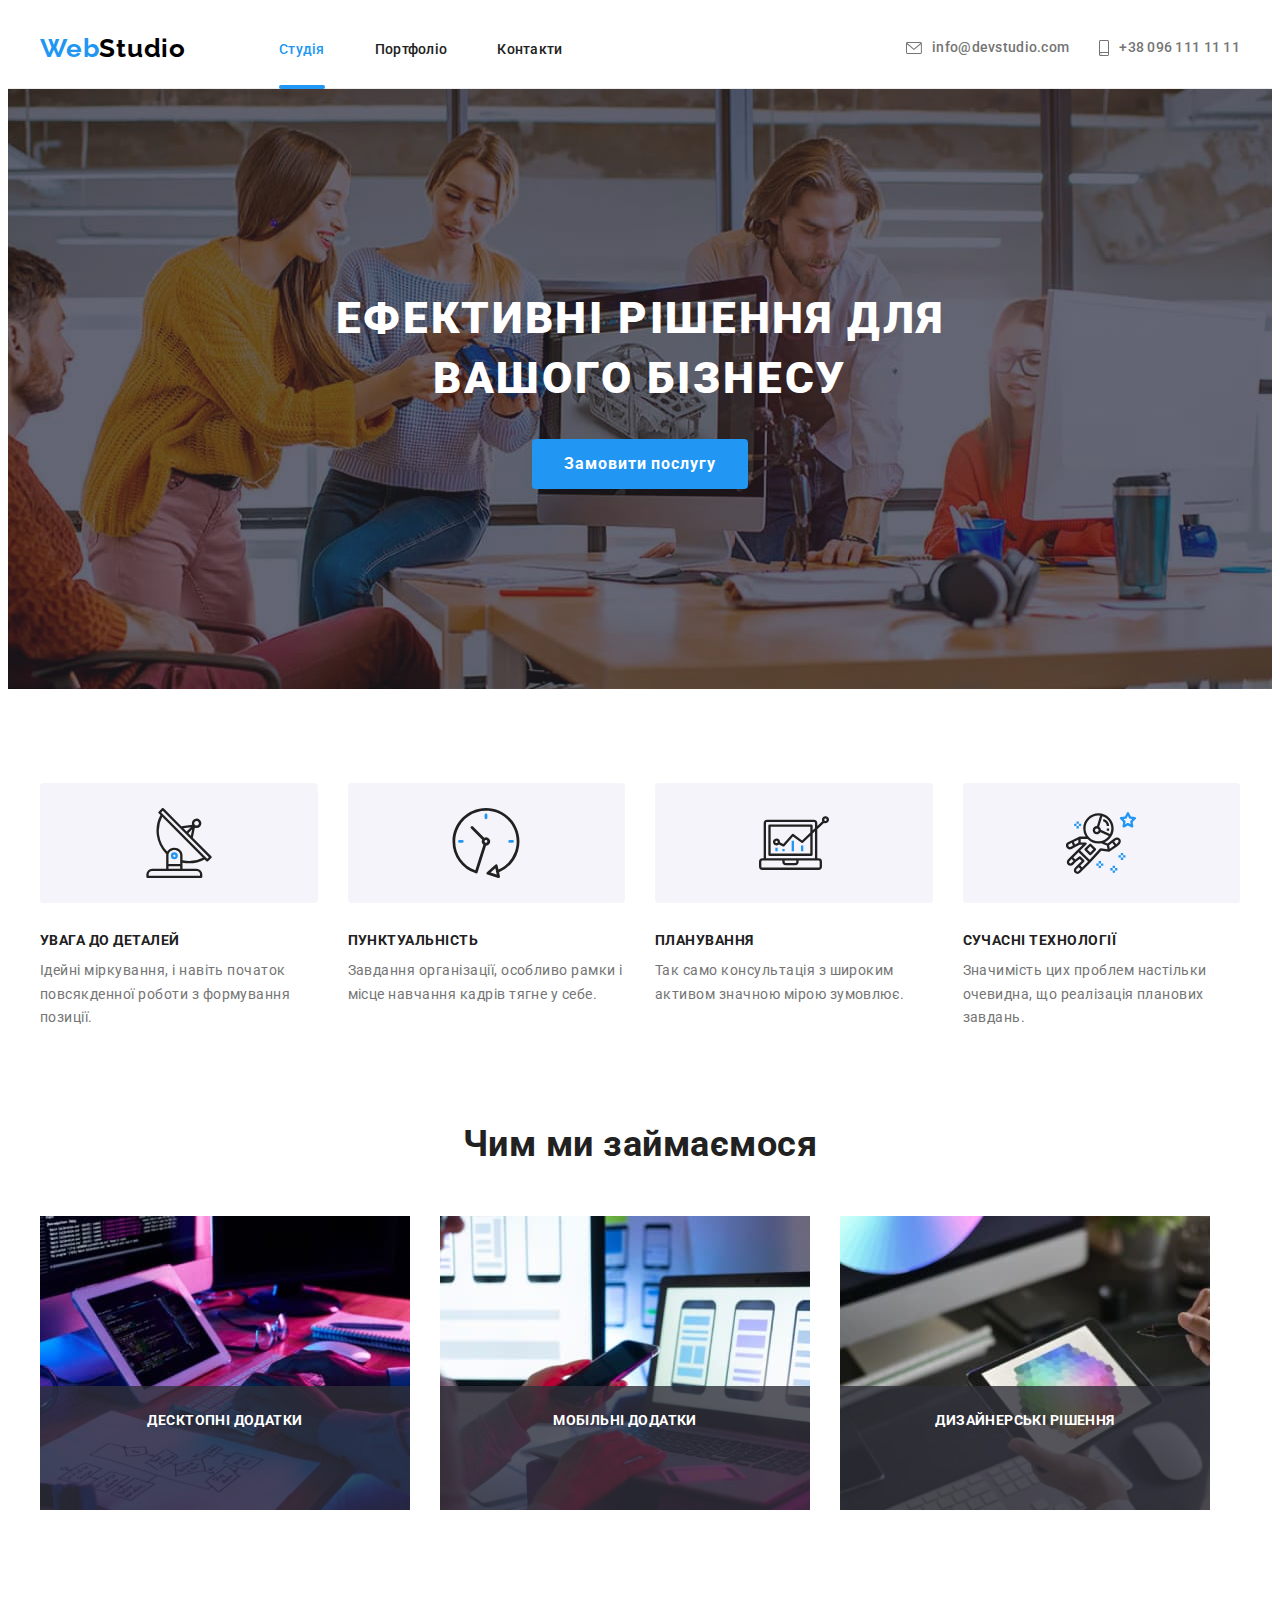
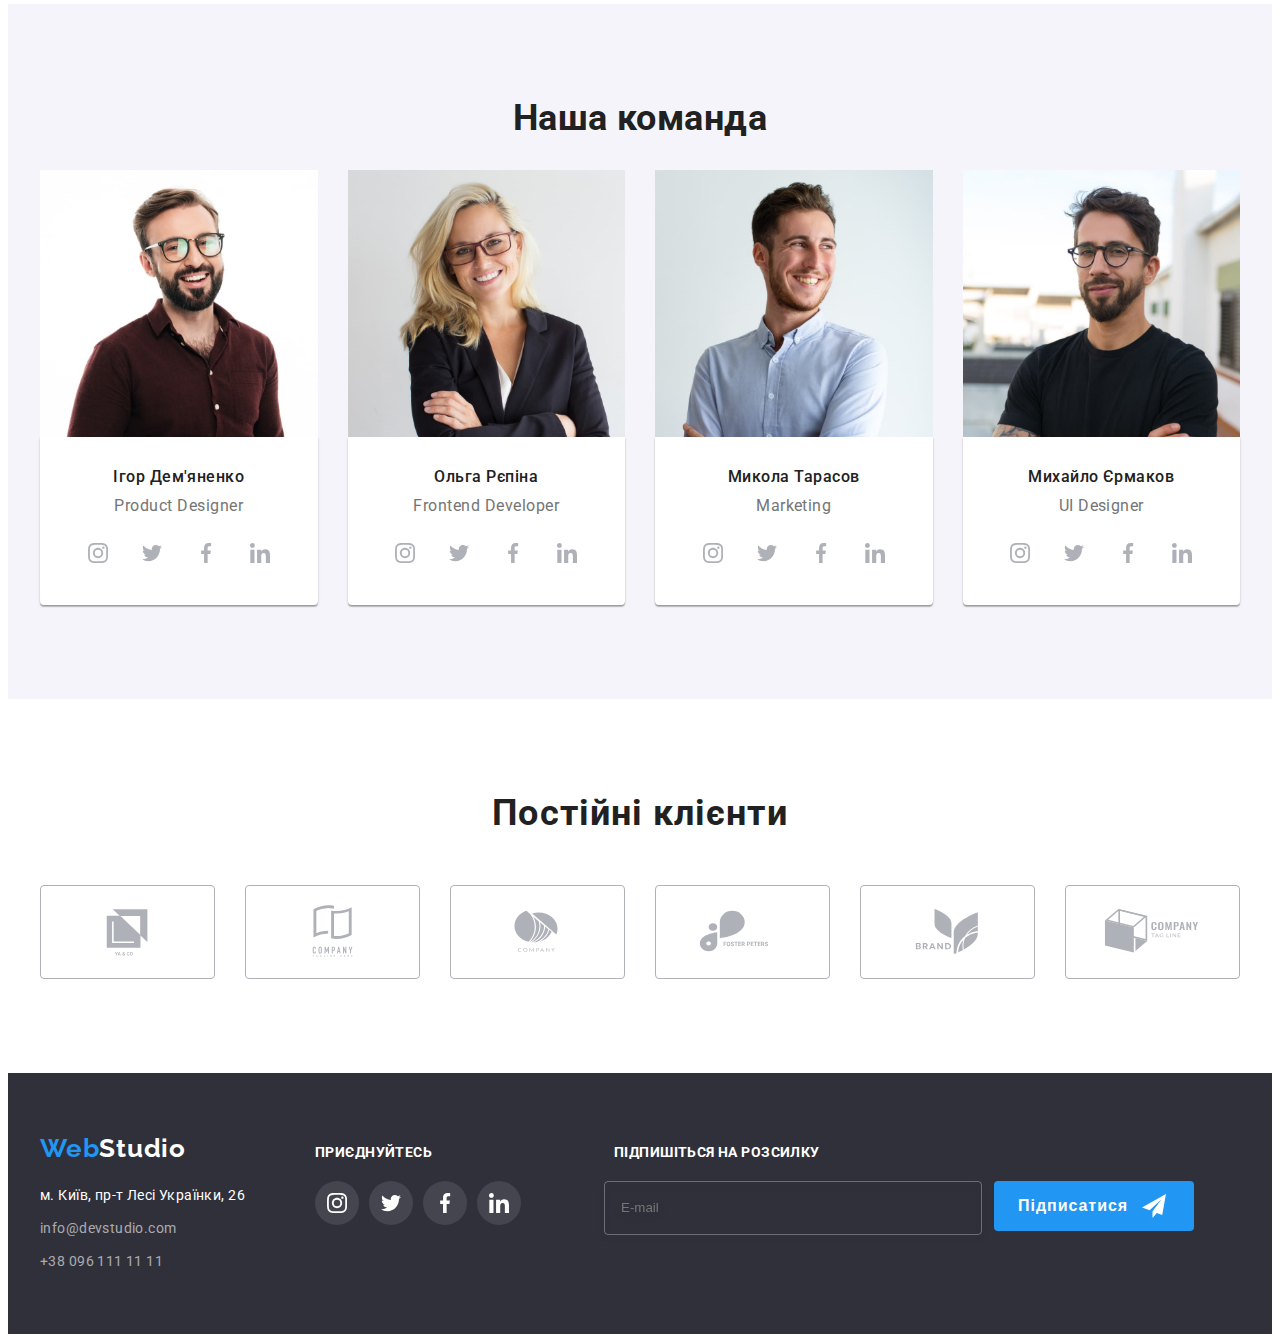
==== commit f26dc8aa: "домашня робота 8 виправ" ====
--- a/index.html
+++ b/index.html
@@ -211,17 +211,17 @@
             <li class="team__item">
               <picture>
                 <source
-                media="(min-widht:1200px)"
+                media="(min-width: 1200px)"
                 srcset="./images/img_team_card_1.jpg 1x,
                 ./images/img_team_card_1_2x.jpg 2x"
                 />
                 <source
-                media="(min-widht:768px)"
+                media="(min-width: 768px)"
                 srcset="./images/img_team_card_1_tablet.jpg 1x,
                 ./images/img_team_card_1_tablet_2x.jpg 2x"
                 />
                 <source
-                media="(min-widht:480px)"
+                media="(min-width: 480px)"
                 srcset="./images/img_team_card_1_mobile.jpg 1x,
                 ./images/img_team_card_1_mobile_2x.jpg 2x"
                 />
@@ -270,17 +270,17 @@
             <li class="team__item">
               <picture>
                 <source
-                media="(min-widht:1200px)"
+                media="(min-width:1200px)"
                 srcset="./images/img_team_card_2.jpg 1x,
                 ./images/img_team_card_2_2x.jpg 2x"
                 />
                 <source
-                media="(min-widht:768px)"
+                media="(min-width:768px)"
                 srcset="./images/img_team_card_2_tablet.jpg 1x,
                 ./images/img_team_card_2_tablet_2x.jpg 2x"
                 />
                 <source
-                media="(min-widht:480px)"
+                media="(min-width:480px)"
                 srcset="./images/img_team_card_2_mobile.jpg 1x,
                 ./images/img_team_card_2_mobile_2x.jpg 2x"
                 />
@@ -330,17 +330,17 @@
             <li class="team__item">
               <picture>
                 <source
-                media="(min-widht:1200px)"
+                media="(min-width:1200px)"
                 srcset="./images/img_team_card_3.jpg 1x,
                 ./images/img_team_card_3_2x.jpg 2x"
                 />
                 <source
-                media="(min-widht:768px)"
+                media="(min-width:768px)"
                 srcset="./images/img_team_card_3_tablet.jpg 1x,
                 ./images/img_team_card_3_tablet_2x.jpg 2x"
                 />
                 <source
-                media="(min-widht:480px)"
+                media="(min-width:480px)"
                 srcset="./images/img_team_card_3_mobile.jpg 1x,
                 ./images/img_team_card_3_mobile_2x.jpg 2x"
                 />
@@ -390,17 +390,17 @@
             <li class="team__item">
               <picture>
                 <source
-                media="(min-widht:1200px)"
+                media="(min-width:1200px)"
                 srcset="./images/img_team_card_4.jpg 1x,
                 ./images/img_team_card_4_2x.jpg 2x"
                 />
                 <source
-                media="(min-widht:768px)"
+                media="(min-width:768px)"
                 srcset="./images/img_team_card_4_tablet.jpg 1x,
                 ./images/img_team_card_4_tablet_2x.jpg 2x"
                 />
                 <source
-                media="(min-widht:480px)"
+                media="(min-width:480px)"
                 srcset="./images/img_team_card_4_mobile.jpg 1x,
                 ./images/img_team_card_4_mobile_2x.jpg 2x"
                 />
--- a/css/main.min.css
+++ b/css/main.min.css
@@ -1 +1 @@
-:root{--akcent: #2196f3;--logo-color: #000000;--text-color: #757575;--header-color: #212121;--adress-color: rgba(255, 255, 255, 0.6);--mainbackdroundcolor: #ffffff;--footerbackground: #2f303a;--btnsortbackground: #f5f4fa;--sectionbackground: #f5f5f5;--avtivebackgroudbtn: #188ce8;--bgradient:linear-gradient( rgba(47, 48, 58, 0.4), rgba(47, 48, 58, 0.4) )}h1,h2,h3,h4,h5,h6,p{margin:0}ul,ol{margin:0;padding-left:0}img{display:block;max-width:100%;height:auto;width:100%}.no-scroll{overflow:hidden}.visually-hidden{position:absolute;width:1px;height:1px;margin:-1px;border:0;padding:0;white-space:nowrap;-webkit-clip-path:inset(100%);clip-path:inset(100%);clip:rect(0 0 0 0);overflow:hidden}.list{list-style:none}.link{text-decoration:none}body{font-family:"Roboto",sans-serif;background-color:var(--mainbackdroundcolor);color:var(--text-color);letter-spacing:.03em}.conteiner{width:100%;margin:0 auto;padding-left:15px;padding-right:15px}@media screen and (min-width: 480px){.conteiner{width:480px}}@media screen and (min-width: 768px){.conteiner{width:768px}}@media screen and (min-width: 1200px){.conteiner{width:1200px}}.section{padding-top:60px;padding-bottom:60px}@media screen and (min-width: 1200px){.section{padding-top:94px;padding-bottom:94px}}.modal-btn,.btn-follow,.soc-link,.social__link,.menu-btn-close,.contacts__link,.navigation,.header__conteiner{display:flex;align-items:center}.header{background:var(--mainbackdroundcolor);border-bottom:1px solid #ececec;position:relative}@media screen and (max-width: 767px){.header__conteiner{padding-top:10px;padding-bottom:10px}}@media screen and (max-width: 767px){.navigation{display:none}}.logo__link{font-family:"Raleway",sans-serif;font-style:normal;font-weight:700;font-size:26px;line-height:1.19;letter-spacing:.03em;color:var(--akcent);text-decoration:none}.logo__span--black{color:var(--logo-color)}.logo__box{margin-right:93px}.navigation__list{display:flex;gap:50px}.navigation__link{position:relative;padding-top:32px;padding-bottom:32px;font-weight:500;font-size:14px;line-height:1.14;letter-spacing:.02em;color:var(--header-color);transition:color 250ms cubic-bezier(0.4, 0, 0.2, 1),fill 250ms cubic-bezier(0.4, 0, 0.2, 1)}.navigation__link:hover,.navigation__link:focus{color:var(--akcent);cursor:pointer;fill:var(--akcent)}.navigation__link.link.navigation__link--current{color:var(--akcent)}.navigation__link.link.navigation__link--current::after{position:absolute;bottom:0;left:0;content:"";height:4px;width:100%;background-color:var(--akcent);border-radius:2px}@media screen and (max-width: 767px){.contacts{display:none}}@media screen and (min-width: 768px){.contacts{display:flex;gap:10px;flex-direction:column;margin-left:auto;padding-top:21px;padding-bottom:21px}}@media screen and (min-width: 1200px){.contacts{flex-direction:row;gap:30px;padding-top:32px;padding-bottom:32px;justify-content:center}}.contacts__link{font-weight:500;font-size:14px;line-height:1.14;letter-spacing:.02em;color:var(--text-color);transition:color 250ms cubic-bezier(0.4, 0, 0.2, 1)}.contacts__link:hover,.contacts__link:focus{color:var(--akcent);cursor:pointer}.contacts__icons{margin-right:10px;fill:currentColor}.menu__btn{display:flex;align-items:center;width:40px;height:40px;margin-left:auto;border:none;transition:fill 250ms cubic-bezier(0.4, 0, 0.2, 1);background-color:inherit}.menu__btn:hover,.menu__btn:focus{fill:var(--akcent)}@media screen and (min-width: 768px){.menu__btn{display:none}}.menu{position:fixed;top:0;left:0;background-color:#fff;width:100vw;height:100vh;padding-left:40px;z-index:3}.menu-btn-close{width:40px;height:40px;border:none;justify-content:center;position:absolute;top:21px;right:25px;background-color:inherit;cursor:pointer;transition:fill 250ms cubic-bezier(0.4, 0, 0.2, 1)}.menu-btn-close:hover,.menu-btn-close:focus{fill:var(--akcent)}.space{display:flex;flex-direction:column;justify-content:space-between;width:100%;height:100%;overflow:auto}.menu_navigation__list{margin-top:48px}.menu_navigation__item:not(:last-child){margin-bottom:32px}.menu_navigation__link{font-weight:500;font-size:40px;line-height:47px;letter-spacing:.02em;color:#212121;transition:color 250ms cubic-bezier(0.4, 0, 0.2, 1)}.menu_navigation__link:hover,.menu_navigation__link:focus{color:var(--akcent)}.menu_contacts__item:not(:last-child){margin-bottom:32px}.menu_contacts__link{font-weight:500;font-size:34px;line-height:1.17;letter-spacing:.02em;color:#2196f3}.menu_contacts__link.mail{font-weight:500;font-size:24px;line-height:1.16;letter-spacing:.02em;color:#757575}.menu_social{display:flex;gap:10px;margin-top:64px;margin-bottom:48px;flex-wrap:wrap}.menu_social_item{padding-right:10px}.menu_social_item:not(:last-child){border-right:1px solid rgba(33,33,33,.2)}.menu_social_link{font-weight:500;font-size:2vh;line-height:1.22;letter-spacing:.02em;color:#2196f3}@media screen and (min-width: 480px){.menu_social_link{font-size:18px}}.hero{background:var(--footerbackground);background-image:var(--bgradient),url(../images/Img_bg_mobile.jpg);background-repeat:no-repeat;background-size:cover;background-position:center;max-width:480px;text-align:center;padding-top:118px;padding-bottom:118px;margin:0 auto}@media(min-device-pixel-ratio: 2),(-webkit-min-device-pixel-ratio: 2),(min-resolution: 192dpi),(min-resolution: 2dppx){.hero{background-image:var(--bgradient),url(../images/Img_bg_mobile_2x.jpg)}}@media screen and (min-width: 480px){.hero{background-image:var(--bgradient),url(../images/Img_bg_tablet.jpg)}}@media screen and (min-width: 480px)and (min-device-pixel-ratio: 2),screen and (min-width: 480px)and (-webkit-min-device-pixel-ratio: 2),screen and (min-width: 480px)and (min-resolution: 192dpi),screen and (min-width: 480px)and (min-resolution: 2dppx){.hero{background-image:var(--bgradient),url(../images/Img_bg_tablet_2x.jpg)}}@media screen and (min-width: 768px){.hero{max-width:768px;background-image:var(--bgradient),url(../images/Img_bg.jpg)}}@media screen and (min-width: 768px)and (min-device-pixel-ratio: 2),screen and (min-width: 768px)and (-webkit-min-device-pixel-ratio: 2),screen and (min-width: 768px)and (min-resolution: 192dpi),screen and (min-width: 768px)and (min-resolution: 2dppx){.hero{background-image:var(--bgradient),url(../images/Img_bg_2x.jpg)}}@media screen and (min-width: 1200px){.hero{padding-top:200px;padding-bottom:200px;max-width:1600px}}.hero__title{max-width:360px;margin-bottom:30px;margin-left:auto;margin-right:auto;text-align:center;font-style:normal;font-weight:900;font-size:24px;line-height:1.61;letter-spacing:.06em;text-transform:uppercase;color:var(--mainbackdroundcolor)}@media screen and (min-width: 480px){.hero__title{font-size:28px;line-height:1.61;max-width:696px}}@media screen and (min-width: 1200px){.hero__title{max-width:696px;font-size:44px;line-height:1.36}}.hero__btn{max-height:50px;min-width:216px;border:none;border-radius:4px;padding:10px 32px;font-family:inherit;font-style:normal;font-weight:700;font-size:16px;line-height:1.88;text-align:center;letter-spacing:.06em;color:var(--mainbackdroundcolor);background-color:var(--akcent);transition:color 250ms cubic-bezier(0.4, 0, 0.2, 1),background 250ms cubic-bezier(0.4, 0, 0.2, 1)}.hero__btn:hover,.hero__btn:focus{color:var(--mainbackdroundcolor);background:var(--avtivebackgroudbtn);cursor:pointer}.benefits{padding:60px 0px 60px 0px}@media screen and (min-width: 1200px){.benefits{padding:94px 0px 0px 0px}}.benefits__list{display:flex;gap:30px;flex-wrap:wrap}@media screen and (min-width: 768px){.benefits__item{flex-basis:calc((100% - 30px)/2)}}@media screen and (min-width: 1200px){.benefits__item{flex-basis:calc((100% - 90px)/4)}}.benefits__title{margin-bottom:10px;font-size:14px;line-height:1.14;text-transform:uppercase;color:var(--header-color);text-align:center}@media screen and (min-width: 768px){.benefits__title{text-align:left}}.benefits__text{font-size:14px;line-height:1.71;color:var(--text-color)}.benefits__thumb{width:100%;background:var(--btnsortbackground);display:flex;align-items:center;justify-content:center;border-radius:4px;margin-bottom:30px;padding-top:25px;padding-bottom:25px}@media screen and (max-width: 1199px){.work{display:none}}.work__title{margin-bottom:50px;font-size:36px;line-height:1.16;text-align:center;color:var(--header-color)}.work__list{display:flex}.work__item{margin-right:30px}.work__item:last-child{margin-right:0px}.thumb{position:relative}.work__text{position:absolute;bottom:0;left:0;background-color:rgba(47,48,58,.8);display:block;width:100%;min-height:70px;padding-top:27px;padding-bottom:27px;font-weight:700;font-size:14px;line-height:1.14;text-align:center;letter-spacing:.03em;text-transform:uppercase;color:#fff}.team{background:var(--btnsortbackground)}.team__top-title{margin-bottom:30px;font-size:28px;line-height:1.16;text-align:center;color:var(--header-color)}@media screen and (min-width: 768px){.team__list{display:flex;gap:30px;flex-wrap:wrap}}.team__item{background:var(--mainbackdroundcolor)}@media screen and (max-width: 480px){.team__item:not(:last-child){margin-bottom:30px}}@media screen and (min-width: 768px){.team__item{width:calc((100% - 30px)/2)}}@media screen and (min-width: 1200px){.team__item{width:calc((100% - 90px)/4)}}.team__title{margin-bottom:10px;font-weight:500;font-size:16px;line-height:1.19;text-align:center;color:var(--header-color)}.team__text{margin-bottom:16px;font-size:16px;line-height:1.19;text-align:center;color:var(--text-color)}.team__box{padding-top:30px;padding-bottom:30px;box-shadow:0px 1px 3px rgba(0,0,0,.12),0px 1px 1px rgba(0,0,0,.14),0px 2px 1px rgba(0,0,0,.2);border-radius:0px 0px 4px 4px}.social{display:flex;justify-content:center;gap:10px}.social__link{width:44px;height:44px;border-radius:50%;justify-content:center;fill:#afb1b8;transition:fill 250ms cubic-bezier(0.4, 0, 0.2, 1),background-color 250ms cubic-bezier(0.4, 0, 0.2, 1)}.social__link:hover,.social__link:focus{background-color:var(--akcent);fill:#fff}.cliient-title{margin-bottom:30px;font-size:6vh;line-height:1.17;text-align:center;letter-spacing:.03em;color:var(--header-color)}@media screen and (min-width: 480px){.cliient-title{font-size:28px;line-height:1.17}}@media screen and (min-width: 1200px){.cliient-title{font-size:36px;line-height:1.16;margin-bottom:50px}}.clients-list{display:flex;gap:30px;flex-wrap:wrap;justify-content:center}.clients-item{width:100%}@media screen and (min-width: 480px){.clients-item{flex-basis:calc((100% - 30px)/2)}}@media screen and (min-width: 768px){.clients-item{flex-basis:calc((100% - 60px)/3)}}@media screen and (min-width: 1200px){.clients-item{flex-basis:calc((100% - 150px)/6)}}.cliets-link{display:flex;height:92px;justify-content:center;align-items:center;fill:#afb1b8;border:1px solid #afb1b8;border-radius:4px;transition:fill 250ms cubic-bezier(0.4, 0, 0.2, 1),border 250ms cubic-bezier(0.4, 0, 0.2, 1)}.cliets-link:hover,.cliets-link:focus{fill:var(--akcent);border:1px solid var(--akcent)}.footer{background:var(--footerbackground);padding-top:60px;padding-bottom:60px}@media screen and (max-width: 1199px){.contacts-footer{text-align:center;margin:0 auto}}@media screen and (max-width: 1199px){.footer-soclink{text-align:center;margin:0 auto}}.footer-adress{margin-top:20px}.footer-item{margin-top:9px}.footer-item:first-child{margin-top:0}.logo__span--white{font-style:normal;font-weight:700;font-size:24px;line-height:1.16;letter-spacing:.03em;color:var(--mainbackdroundcolor)}@media screen and (min-width: 1200px){.logo__span--white{font-size:26px;line-height:1.19}}.footer-link{font-style:normal;font-size:14px;line-height:1.71;letter-spacing:.03em;color:var(--mainbackdroundcolor);transition:color 250ms cubic-bezier(0.4, 0, 0.2, 1)}.footer-link:hover,.footer-link:focus{color:var(--akcent);cursor:pointer}.footer-link-em{font-style:normal;font-size:14px;line-height:1.71;letter-spacing:.03em;color:var(--adress-color);transition:color 250ms cubic-bezier(0.4, 0, 0.2, 1)}.footer-link-em:hover,.footer-link-em:focus{color:var(--akcent);cursor:pointer}.footer-link-tel{font-style:normal;font-weight:400;font-size:14px;line-height:1.71;letter-spacing:.03em;color:var(--adress-color);transition:color 250ms cubic-bezier(0.4, 0, 0.2, 1)}.footer-link-tel:hover,.footer-link-tel:focus{color:var(--akcent);cursor:pointer}.footer-link-tel:hover,.footer-link-tel:focus,.footer-link:hover,.footer-link:focus,.footer-link-em:hover,.footer-link-em:focus{color:var(--akcent);cursor:pointer}.footerdiv{display:flex;flex-direction:column;gap:60px}@media screen and (min-width: 768px){.footerdiv{flex-direction:row;align-items:baseline;flex-wrap:wrap;justify-content:center;gap:0}}@media screen and (min-width: 1200px){.footerdiv{flex-wrap:nowrap;justify-content:normal;flex-basis:content}}@media screen and (min-width: 768px){.footer-tab{display:flex;justify-content:center;align-items:baseline;margin-bottom:60px}}@media screen and (min-width: 1200px){.footer-tab{margin-bottom:0}}.footer-soclink{margin-top:60px}@media screen and (min-width: 768px){.footer-soclink{margin-top:0;margin-left:165px}}@media screen and (min-width: 1200px){.footer-soclink{margin-left:70px}}.tetx-soclink{margin-bottom:20px;font-weight:700;font-size:14px;line-height:1.14;letter-spacing:.03em;text-transform:uppercase;text-align:center;color:#fff}@media screen and (min-width: 1200px){.tetx-soclink{text-align:left}}.soc-list{display:flex;justify-content:center;gap:10px}.soc-link{width:44px;height:44px;border-radius:50%;justify-content:center;fill:#fff;background-color:rgba(255,255,255,.1);transition:background-color 250ms cubic-bezier(0.4, 0, 0.2, 1)}.soc-link:hover,.soc-link:focus{background-color:var(--akcent)}.follow-box{display:flex;flex-direction:column}@media screen and (min-width: 768px){.follow-box{margin-right:auto;margin-left:auto;width:450px}}@media screen and (min-width: 1200px){.follow-box{margin-right:0;margin-left:93px;width:570px;padding:0 0}}.follow-form{display:flex;gap:20px;flex-direction:column;justify-content:center}@media screen and (min-width: 1200px){.follow-form{gap:12px;flex-direction:row}}.follow-text{margin-bottom:20px;font-weight:700;font-size:14px;line-height:1.14;letter-spacing:.03em;text-transform:uppercase;color:#fff;text-align:center}@media screen and (min-width: 1200px){.follow-text{text-align:left}}.email-input{width:100%;height:50px;background-color:rgba(0,0,0,0);padding-left:16px;border:1px solid rgba(255,255,255,.3);filter:drop-shadow(0px 4px 4px rgba(0, 0, 0, 0.15));border-radius:4px;transition:color 250ms cubic-bezier(0.4, 0, 0.2, 1),border 250ms cubic-bezier(0.4, 0, 0.2, 1);outline:none}.email-input:hover,.email-input:focus,.email-input:focus-visible{color:#fff;border:1px solid var(--avtivebackgroudbtn)}@media screen and (min-width: 1200px){.email-input{width:358px}}.btn-follow{margin:0 auto;padding:10px 24px;height:50px;width:200px;border-radius:4px;border:none;background-color:var(--akcent);font-weight:700;font-size:16px;line-height:1.88;text-align:center;letter-spacing:.06em;gap:10px;color:#fff;cursor:pointer;transition:background-color 250ms cubic-bezier(0.4, 0, 0.2, 1),filter 250ms cubic-bezier(0.4, 0, 0.2, 1)}.btn-follow:focus,.btn-follow:hover{background-color:var(--avtivebackgroudbtn);filter:drop-shadow(0px 4px 4px rgba(0, 0, 0, 0.25))}.btn-sortlist{display:flex;justify-content:center;gap:8px;margin-bottom:50px}.btn-sort{border-radius:4px;border:1px solid rgba(0,0,0,0);max-height:38px;padding:6px 22px;font-family:inherit;font-weight:500;font-size:16px;line-height:1.62;text-align:center;letter-spacing:.03em;color:var(--header-color);background:var(--btnsortbackground);cursor:pointer;transition:box-shadow 250ms cubic-bezier(0.4, 0, 0.2, 1),background 250ms cubic-bezier(0.4, 0, 0.2, 1),color 250ms cubic-bezier(0.4, 0, 0.2, 1)}.btn-sort:hover,.btn-sort:focus{color:var(--mainbackdroundcolor);background:var(--akcent);box-shadow:0px 3px 1px rgba(0,0,0,.1),0px 1px 2px rgba(0,0,0,.08),0px 2px 2px rgba(0,0,0,.12)}.portfolio-list{display:flex;gap:30px;flex-wrap:wrap;flex-basis:calc((100% - 60px)/3)}.potfolio-link{display:block;transition:box-shadow 250ms cubic-bezier(0.4, 0, 0.2, 1)}.potfolio-link:hover,.potfolio-link:focus{box-shadow:0px 1px 1px rgba(0,0,0,.12),0px 4px 4px rgba(0,0,0,.06),1px 4px 6px rgba(0,0,0,.16)}.portfolio-title{margin-bottom:4px;font-size:18px;line-height:2;letter-spacing:.06em;color:var(--header-color)}.portfolio-text{font-size:16px;line-height:1.88;letter-spacing:.03em;color:var(--text-color)}.portfilio-box{max-width:370px;min-height:110px;padding:20px 24px;border:1px solid #eee;border-top:none}.portfolio-wrap{position:relative;overflow:hidden}.portfilo-wrap-text{position:absolute;top:0;left:0;font-size:18px;line-height:1.56;letter-spacing:.03em;color:#fff;background-color:rgba(33,150,243,.9);padding:63px 24px;height:100%;transform:translateY(100%);transition:transform 250ms cubic-bezier(0.4, 0, 0.2, 1);overflow:auto}.potfolio-link:hover .portfilo-wrap-text{transform:translateY(0)}.backdrop{position:fixed;top:0;width:100%;height:100%;background-color:rgba(0,0,0,.2);transition:opacity 300ms linear,visibility 300ms linear}.modal{width:100%;position:absolute;top:50%;left:50%;padding:40px 40px;transform:translate(-50%, -50%);background-color:#fff;transform:translate(-50%, -50%) scale(1);transition:transform 300ms linear}@media screen and (min-width: 480px){.modal{width:450px}}@media screen and (min-width: 1200px){.modal{width:528px;min-height:581px}}.backdrop.is-hidden .modal{transform:translate(-50%, -50%) scale(0)}.modal-btn{width:30px;height:30px;padding:0;border:1px solid rgba(0,0,0,.1);border-radius:50%;justify-content:center;position:absolute;top:8px;right:8px;background-color:inherit;cursor:pointer;transition:box-shadow 250ms cubic-bezier(0.4, 0, 0.2, 1),fill 250ms cubic-bezier(0.4, 0, 0.2, 1)}.modal-btn:hover,.modal-btn:focus{fill:var(--akcent);box-shadow:0px 1px 3px rgba(0,0,0,.12),0px 1px 1px rgba(0,0,0,.14),0px 2px 1px rgba(0,0,0,.2)}.is-hidden{opacity:0;visibility:hidden;pointer-events:none}.modal-top-text{margin-bottom:12px;font-weight:700;font-size:20px;line-height:1.15;text-align:center;letter-spacing:.03em;color:var(--header-color)}.modal-input-thumb{position:relative}.modal-name{font-size:12px;line-height:1.16;letter-spacing:.01em;color:var(--text-color)}.modal-input{height:40px;width:100%;padding-left:42px;margin-bottom:10px;margin-top:4px;border:1px solid rgba(33,33,33,.2);border-radius:4px;transition:border 250ms cubic-bezier(0.4, 0, 0.2, 1);outline:none}.modal-input:hover,.modal-input:focus{border:1px solid var(--akcent)}@media screen and (min-width: 480px){.modal-input{max-width:370px}}@media screen and (min-width: 1200px){.modal-input{max-width:448px}}.modal-form-icon{position:absolute;top:58%;left:20px;transform:translate(-50%, -50%);transition:fill 250ms cubic-bezier(0.4, 0, 0.2, 1)}.modal-input:hover+.modal-form-icon{fill:var(--akcent)}.modal-input:focus+.modal-form-icon{fill:var(--akcent)}.modal-coments{font-size:12px;line-height:1.16;letter-spacing:.01em;color:var(--text-color)}.modal-coments-input{height:120px;width:100%;margin-bottom:20px;margin-top:4px;padding:12px 16px;border:1px solid rgba(33,33,33,.2);border-radius:4px;transition:border 250ms cubic-bezier(0.4, 0, 0.2, 1);outline:none;resize:none}.modal-coments-input:hover,.modal-coments-input:focus{border:1px solid var(--akcent)}@media screen and (min-width: 480px){.modal-coments-input{width:370px}}@media screen and (min-width: 1200px){.modal-coments-input{width:448px}}.modal-check{display:flex;align-content:center;align-items:center;justify-content:center;font-size:12px;line-height:1.16;letter-spacing:.03em}@media screen and (min-width: 1200px){.modal-check{font-size:14px;line-height:1.71}}.modal-check-input{position:absolute;width:1px;height:1px;margin:-1px;border:0;padding:0;white-space:nowrap;-webkit-clip-path:inset(100%);clip-path:inset(100%);clip:rect(0 0 0 0);overflow:hidden}.modalcheck-icon{border:2px solid #212121;border-radius:2px;margin-right:9px;transition:border 250ms cubic-bezier(0.4, 0, 0.2, 1),background-color 250ms cubic-bezier(0.4, 0, 0.2, 1)}.modal-check-input:checked+.modalcheck-icon{background-color:var(--akcent);border:2px solid var(--akcent)}.modal-lecense{display:block;margin-left:4px;font-size:12px;line-height:1.16;letter-spacing:.03em}@media screen and (min-width: 1200px){.modal-lecense{font-size:14px;line-height:1.71}}.modal-btn-send{width:200px;height:50px;display:block;margin-left:auto;margin-right:auto;margin-top:30px;background:var(--akcent);box-shadow:0px 4px 4px rgba(0,0,0,.15);border-radius:4px;border:none;padding:10px;font-weight:700;font-size:16px;line-height:1.88;letter-spacing:.06em;text-align:center;color:#fff;cursor:pointer;transition:background-color 250ms cubic-bezier(0.4, 0, 0.2, 1)}.modal-btn-send:hover,.modal-btn-send:focus{background-color:var(--avtivebackgroudbtn)}/*# sourceMappingURL=main.min.css.map */+:root{--akcent: #2196f3;--logo-color: #000000;--text-color: #757575;--header-color: #212121;--adress-color: rgba(255, 255, 255, 0.6);--mainbackdroundcolor: #ffffff;--footerbackground: #2f303a;--btnsortbackground: #f5f4fa;--sectionbackground: #f5f5f5;--avtivebackgroudbtn: #188ce8;--bgradient:linear-gradient( rgba(47, 48, 58, 0.4), rgba(47, 48, 58, 0.4) )}h1,h2,h3,h4,h5,h6,p{margin:0}ul,ol{margin:0;padding-left:0}img{display:block;max-width:100%;height:auto;width:100%}.no-scroll{overflow:hidden}.visually-hidden{position:absolute;width:1px;height:1px;margin:-1px;border:0;padding:0;white-space:nowrap;-webkit-clip-path:inset(100%);clip-path:inset(100%);clip:rect(0 0 0 0);overflow:hidden}.list{list-style:none}.link{text-decoration:none}body{font-family:"Roboto",sans-serif;background-color:var(--mainbackdroundcolor);color:var(--text-color);letter-spacing:.03em}.conteiner{width:100%;margin:0 auto;padding-left:15px;padding-right:15px}@media screen and (min-width: 480px){.conteiner{width:480px}}@media screen and (min-width: 768px){.conteiner{width:768px}}@media screen and (min-width: 1200px){.conteiner{width:1200px}}.section{padding-top:60px;padding-bottom:60px}@media screen and (min-width: 1200px){.section{padding-top:94px;padding-bottom:94px}}.modal-btn,.btn-follow,.soc-link,.social__link,.menu-btn-close,.contacts__link,.navigation,.header__conteiner{display:flex;align-items:center}.header{background:var(--mainbackdroundcolor);border-bottom:1px solid #ececec;position:relative}@media screen and (max-width: 767px){.header__conteiner{padding-top:10px;padding-bottom:10px}}@media screen and (max-width: 767px){.navigation{display:none}}.logo__link{font-family:"Raleway",sans-serif;font-style:normal;font-weight:700;font-size:26px;line-height:1.19;letter-spacing:.03em;color:var(--akcent);text-decoration:none}.logo__span--black{color:var(--logo-color)}.logo__box{margin-right:93px}.navigation__list{display:flex;gap:50px}.navigation__link{position:relative;padding-top:32px;padding-bottom:32px;font-weight:500;font-size:14px;line-height:1.14;letter-spacing:.02em;color:var(--header-color);transition:color 250ms cubic-bezier(0.4, 0, 0.2, 1),fill 250ms cubic-bezier(0.4, 0, 0.2, 1)}.navigation__link:hover,.navigation__link:focus{color:var(--akcent);cursor:pointer;fill:var(--akcent)}.navigation__link.link.navigation__link--current{color:var(--akcent)}.navigation__link.link.navigation__link--current::after{position:absolute;bottom:0;left:0;content:"";height:4px;width:100%;background-color:var(--akcent);border-radius:2px}@media screen and (max-width: 767px){.contacts{display:none}}@media screen and (min-width: 768px){.contacts{display:flex;gap:10px;flex-direction:column;margin-left:auto;padding-top:21px;padding-bottom:21px}}@media screen and (min-width: 1200px){.contacts{flex-direction:row;gap:30px;padding-top:32px;padding-bottom:32px;justify-content:center}}.contacts__link{font-weight:500;font-size:14px;line-height:1.14;letter-spacing:.02em;color:var(--text-color);transition:color 250ms cubic-bezier(0.4, 0, 0.2, 1)}.contacts__link:hover,.contacts__link:focus{color:var(--akcent);cursor:pointer}.contacts__icons{margin-right:10px;fill:currentColor}.menu__btn{display:flex;align-items:center;width:40px;height:40px;margin-left:auto;border:none;transition:fill 250ms cubic-bezier(0.4, 0, 0.2, 1);background-color:inherit}.menu__btn:hover,.menu__btn:focus{fill:var(--akcent)}@media screen and (min-width: 768px){.menu__btn{display:none}}.menu{position:fixed;top:0;left:0;background-color:#fff;width:100vw;height:100vh;padding-left:40px;z-index:3}.menu-btn-close{width:40px;height:40px;border:none;justify-content:center;position:absolute;top:21px;right:25px;background-color:inherit;cursor:pointer;transition:fill 250ms cubic-bezier(0.4, 0, 0.2, 1)}.menu-btn-close:hover,.menu-btn-close:focus{fill:var(--akcent)}.space{display:flex;flex-direction:column;justify-content:space-between;width:100%;height:100%;overflow:auto}.menu_navigation__list{margin-top:48px}.menu_navigation__item:not(:last-child){margin-bottom:32px}.menu_navigation__link{font-weight:500;font-size:40px;line-height:47px;letter-spacing:.02em;color:#212121;transition:color 250ms cubic-bezier(0.4, 0, 0.2, 1)}.menu_navigation__link:hover,.menu_navigation__link:focus{color:var(--akcent)}.menu_contacts__item:not(:last-child){margin-bottom:32px}.menu_contacts__link{font-weight:500;font-size:34px;line-height:1.17;letter-spacing:.02em;color:#2196f3}.menu_contacts__link.mail{font-weight:500;font-size:24px;line-height:1.16;letter-spacing:.02em;color:#757575}.menu_social{display:flex;gap:10px;margin-top:64px;margin-bottom:48px;flex-wrap:wrap}.menu_social_item{padding-right:10px}.menu_social_item:not(:last-child){border-right:1px solid rgba(33,33,33,.2)}.menu_social_link{font-weight:500;font-size:2vh;line-height:1.22;letter-spacing:.02em;color:#2196f3}@media screen and (min-width: 480px){.menu_social_link{font-size:18px}}.hero{background:var(--footerbackground);background-image:var(--bgradient),url(../images/Img_bg_mobile.jpg);background-repeat:no-repeat;background-size:cover;background-position:center;max-width:480px;text-align:center;padding-top:118px;padding-bottom:118px;margin:0 auto}@media(min-device-pixel-ratio: 2),(-webkit-min-device-pixel-ratio: 2),(min-resolution: 192dpi),(min-resolution: 2dppx){.hero{background-image:var(--bgradient),url(../images/Img_bg_mobile_2x.jpg)}}@media screen and (min-width: 480px){.hero{background-image:var(--bgradient),url(../images/Img_bg_tablet.jpg)}}@media screen and (min-width: 480px)and (min-device-pixel-ratio: 2),screen and (min-width: 480px)and (-webkit-min-device-pixel-ratio: 2),screen and (min-width: 480px)and (min-resolution: 192dpi),screen and (min-width: 480px)and (min-resolution: 2dppx){.hero{background-image:var(--bgradient),url(../images/Img_bg_tablet_2x.jpg)}}@media screen and (min-width: 768px){.hero{max-width:768px;background-image:var(--bgradient),url(../images/Img_bg.jpg)}}@media screen and (min-width: 768px)and (min-device-pixel-ratio: 2),screen and (min-width: 768px)and (-webkit-min-device-pixel-ratio: 2),screen and (min-width: 768px)and (min-resolution: 192dpi),screen and (min-width: 768px)and (min-resolution: 2dppx){.hero{background-image:var(--bgradient),url(../images/Img_bg_2x.jpg)}}@media screen and (min-width: 1200px){.hero{padding-top:200px;padding-bottom:200px;max-width:1600px}}.hero__title{max-width:360px;margin-bottom:30px;margin-left:auto;margin-right:auto;text-align:center;font-style:normal;font-weight:900;font-size:24px;line-height:1.61;letter-spacing:.06em;text-transform:uppercase;color:var(--mainbackdroundcolor)}@media screen and (min-width: 480px){.hero__title{font-size:28px;line-height:1.61;max-width:696px}}@media screen and (min-width: 1200px){.hero__title{max-width:696px;font-size:44px;line-height:1.36}}.hero__btn{max-height:50px;min-width:216px;border:none;border-radius:4px;padding:10px 32px;font-family:inherit;font-style:normal;font-weight:700;font-size:16px;line-height:1.88;text-align:center;letter-spacing:.06em;color:var(--mainbackdroundcolor);background-color:var(--akcent);transition:color 250ms cubic-bezier(0.4, 0, 0.2, 1),background 250ms cubic-bezier(0.4, 0, 0.2, 1)}.hero__btn:hover,.hero__btn:focus{color:var(--mainbackdroundcolor);background:var(--avtivebackgroudbtn);cursor:pointer}.benefits{padding:60px 0px 60px 0px}@media screen and (min-width: 1200px){.benefits{padding:94px 0px 0px 0px}}.benefits__list{display:flex;gap:30px;flex-wrap:wrap}@media screen and (min-width: 768px){.benefits__item{flex-basis:calc((100% - 30px)/2)}}@media screen and (min-width: 1200px){.benefits__item{flex-basis:calc((100% - 90px)/4)}}.benefits__title{margin-bottom:10px;font-size:14px;line-height:1.14;text-transform:uppercase;color:var(--header-color);text-align:center}@media screen and (min-width: 768px){.benefits__title{text-align:left}}.benefits__text{font-size:14px;line-height:1.71;color:var(--text-color)}.benefits__thumb{width:100%;background:var(--btnsortbackground);display:flex;align-items:center;justify-content:center;border-radius:4px;margin-bottom:30px;padding-top:25px;padding-bottom:25px}@media screen and (max-width: 1199px){.work{display:none}}.work__title{margin-bottom:50px;font-size:36px;line-height:1.16;text-align:center;color:var(--header-color)}.work__list{display:flex}.work__item{margin-right:30px}.work__item:last-child{margin-right:0px}.thumb{position:relative}.work__text{position:absolute;bottom:0;left:0;background-color:rgba(47,48,58,.8);display:block;width:100%;min-height:70px;padding-top:27px;padding-bottom:27px;font-weight:700;font-size:14px;line-height:1.14;text-align:center;letter-spacing:.03em;text-transform:uppercase;color:#fff}.team{background:var(--btnsortbackground)}.team__top-title{margin-bottom:30px;font-size:28px;line-height:1.16;text-align:center;color:var(--header-color)}@media screen and (min-width: 1200px){.team__top-title{font-size:36px}}@media screen and (min-width: 768px){.team__list{display:flex;gap:30px;flex-wrap:wrap}}.team__item{background:var(--mainbackdroundcolor)}@media screen and (max-width: 480px){.team__item:not(:last-child){margin-bottom:30px}}@media screen and (min-width: 768px){.team__item{width:calc((100% - 30px)/2)}}@media screen and (min-width: 1200px){.team__item{width:calc((100% - 90px)/4)}}.team__title{margin-bottom:10px;font-weight:500;font-size:16px;line-height:1.19;text-align:center;color:var(--header-color)}.team__text{margin-bottom:16px;font-size:16px;line-height:1.19;text-align:center;color:var(--text-color)}.team__box{padding-top:30px;padding-bottom:30px;box-shadow:0px 1px 3px rgba(0,0,0,.12),0px 1px 1px rgba(0,0,0,.14),0px 2px 1px rgba(0,0,0,.2);border-radius:0px 0px 4px 4px}.social{display:flex;justify-content:center;gap:10px}.social__link{width:44px;height:44px;border-radius:50%;justify-content:center;fill:#afb1b8;transition:fill 250ms cubic-bezier(0.4, 0, 0.2, 1),background-color 250ms cubic-bezier(0.4, 0, 0.2, 1)}.social__link:hover,.social__link:focus{background-color:var(--akcent);fill:#fff}.cliient-title{margin-bottom:30px;font-size:6vh;line-height:1.17;text-align:center;letter-spacing:.03em;color:var(--header-color)}@media screen and (min-width: 480px){.cliient-title{font-size:28px;line-height:1.17}}@media screen and (min-width: 1200px){.cliient-title{font-size:36px;line-height:1.16;margin-bottom:50px}}.clients-list{display:flex;gap:30px;flex-wrap:wrap;justify-content:center}.clients-item{width:100%}@media screen and (min-width: 480px){.clients-item{flex-basis:calc((100% - 30px)/2)}}@media screen and (min-width: 768px){.clients-item{flex-basis:calc((100% - 60px)/3)}}@media screen and (min-width: 1200px){.clients-item{flex-basis:calc((100% - 150px)/6)}}.cliets-link{display:flex;height:92px;justify-content:center;align-items:center;fill:#afb1b8;border:1px solid #afb1b8;border-radius:4px;transition:fill 250ms cubic-bezier(0.4, 0, 0.2, 1),border 250ms cubic-bezier(0.4, 0, 0.2, 1)}.cliets-link:hover,.cliets-link:focus{fill:var(--akcent);border:1px solid var(--akcent)}.footer{background:var(--footerbackground);padding-top:60px;padding-bottom:60px}@media screen and (max-width: 1199px){.contacts-footer{text-align:center;margin:0 auto}}@media screen and (max-width: 1199px){.footer-soclink{text-align:center;margin:0 auto}}.footer-adress{margin-top:20px}.footer-item{margin-top:9px}.footer-item:first-child{margin-top:0}.logo__span--white{font-style:normal;font-weight:700;font-size:24px;line-height:1.16;letter-spacing:.03em;color:var(--mainbackdroundcolor)}@media screen and (min-width: 1200px){.logo__span--white{font-size:26px;line-height:1.19}}.footer-link{font-style:normal;font-size:14px;line-height:1.71;letter-spacing:.03em;color:var(--mainbackdroundcolor);transition:color 250ms cubic-bezier(0.4, 0, 0.2, 1)}.footer-link:hover,.footer-link:focus{color:var(--akcent);cursor:pointer}.footer-link-em{font-style:normal;font-size:14px;line-height:1.71;letter-spacing:.03em;color:var(--adress-color);transition:color 250ms cubic-bezier(0.4, 0, 0.2, 1)}.footer-link-em:hover,.footer-link-em:focus{color:var(--akcent);cursor:pointer}.footer-link-tel{font-style:normal;font-weight:400;font-size:14px;line-height:1.71;letter-spacing:.03em;color:var(--adress-color);transition:color 250ms cubic-bezier(0.4, 0, 0.2, 1)}.footer-link-tel:hover,.footer-link-tel:focus{color:var(--akcent);cursor:pointer}.footer-link-tel:hover,.footer-link-tel:focus,.footer-link:hover,.footer-link:focus,.footer-link-em:hover,.footer-link-em:focus{color:var(--akcent);cursor:pointer}.footerdiv{display:flex;flex-direction:column;gap:60px}@media screen and (min-width: 768px){.footerdiv{flex-direction:row;align-items:baseline;flex-wrap:wrap;justify-content:center;gap:0}}@media screen and (min-width: 1200px){.footerdiv{flex-wrap:nowrap;justify-content:normal;flex-basis:content}}@media screen and (min-width: 768px){.footer-tab{display:flex;justify-content:center;align-items:baseline;margin-bottom:60px}}@media screen and (min-width: 1200px){.footer-tab{margin-bottom:0}}.footer-soclink{margin-top:60px}@media screen and (min-width: 768px){.footer-soclink{margin-top:0;margin-left:165px}}@media screen and (min-width: 1200px){.footer-soclink{margin-left:70px}}.tetx-soclink{margin-bottom:20px;font-weight:700;font-size:14px;line-height:1.14;letter-spacing:.03em;text-transform:uppercase;text-align:center;color:#fff}@media screen and (min-width: 1200px){.tetx-soclink{text-align:left}}.soc-list{display:flex;justify-content:center;gap:10px}.soc-link{width:44px;height:44px;border-radius:50%;justify-content:center;fill:#fff;background-color:rgba(255,255,255,.1);transition:background-color 250ms cubic-bezier(0.4, 0, 0.2, 1)}.soc-link:hover,.soc-link:focus{background-color:var(--akcent)}.follow-box{display:flex;flex-direction:column}@media screen and (min-width: 768px){.follow-box{margin-right:auto;margin-left:auto;width:450px}}@media screen and (min-width: 1200px){.follow-box{margin-right:0;margin-left:93px;width:570px;padding:0 0}}.follow-form{display:flex;gap:20px;flex-direction:column;justify-content:center}@media screen and (min-width: 1200px){.follow-form{gap:12px;flex-direction:row}}.follow-text{margin-bottom:20px;font-weight:700;font-size:14px;line-height:1.14;letter-spacing:.03em;text-transform:uppercase;color:#fff;text-align:center}@media screen and (min-width: 1200px){.follow-text{text-align:left}}.email-input{width:100%;height:50px;background-color:rgba(0,0,0,0);padding-left:16px;border:1px solid rgba(255,255,255,.3);filter:drop-shadow(0px 4px 4px rgba(0, 0, 0, 0.15));border-radius:4px;transition:color 250ms cubic-bezier(0.4, 0, 0.2, 1),border 250ms cubic-bezier(0.4, 0, 0.2, 1);outline:none}.email-input:hover,.email-input:focus,.email-input:focus-visible{color:#fff;border:1px solid var(--avtivebackgroudbtn)}@media screen and (min-width: 1200px){.email-input{width:358px}}.btn-follow{margin:0 auto;padding:10px 24px;height:50px;width:200px;border-radius:4px;border:none;background-color:var(--akcent);font-weight:700;font-size:16px;line-height:1.88;text-align:center;letter-spacing:.06em;gap:10px;color:#fff;cursor:pointer;transition:background-color 250ms cubic-bezier(0.4, 0, 0.2, 1),filter 250ms cubic-bezier(0.4, 0, 0.2, 1)}.btn-follow:focus,.btn-follow:hover{background-color:var(--avtivebackgroudbtn);filter:drop-shadow(0px 4px 4px rgba(0, 0, 0, 0.25))}.btn-sortlist{display:flex;justify-content:center;gap:8px;margin-bottom:50px}.btn-sort{border-radius:4px;border:1px solid rgba(0,0,0,0);max-height:38px;padding:6px 22px;font-family:inherit;font-weight:500;font-size:16px;line-height:1.62;text-align:center;letter-spacing:.03em;color:var(--header-color);background:var(--btnsortbackground);cursor:pointer;transition:box-shadow 250ms cubic-bezier(0.4, 0, 0.2, 1),background 250ms cubic-bezier(0.4, 0, 0.2, 1),color 250ms cubic-bezier(0.4, 0, 0.2, 1)}.btn-sort:hover,.btn-sort:focus{color:var(--mainbackdroundcolor);background:var(--akcent);box-shadow:0px 3px 1px rgba(0,0,0,.1),0px 1px 2px rgba(0,0,0,.08),0px 2px 2px rgba(0,0,0,.12)}.portfolio-list{display:flex;gap:30px;flex-wrap:wrap;flex-basis:calc((100% - 60px)/3)}.potfolio-link{display:block;transition:box-shadow 250ms cubic-bezier(0.4, 0, 0.2, 1)}.potfolio-link:hover,.potfolio-link:focus{box-shadow:0px 1px 1px rgba(0,0,0,.12),0px 4px 4px rgba(0,0,0,.06),1px 4px 6px rgba(0,0,0,.16)}.portfolio-title{margin-bottom:4px;font-size:18px;line-height:2;letter-spacing:.06em;color:var(--header-color)}.portfolio-text{font-size:16px;line-height:1.88;letter-spacing:.03em;color:var(--text-color)}.portfilio-box{max-width:370px;min-height:110px;padding:20px 24px;border:1px solid #eee;border-top:none}.portfolio-wrap{position:relative;overflow:hidden}.portfilo-wrap-text{position:absolute;top:0;left:0;font-size:18px;line-height:1.56;letter-spacing:.03em;color:#fff;background-color:rgba(33,150,243,.9);padding:63px 24px;height:100%;transform:translateY(100%);transition:transform 250ms cubic-bezier(0.4, 0, 0.2, 1);overflow:auto}.potfolio-link:hover .portfilo-wrap-text{transform:translateY(0)}.backdrop{position:fixed;top:0;width:100%;height:100%;background-color:rgba(0,0,0,.2);transition:opacity 300ms linear,visibility 300ms linear}.modal{width:100%;position:absolute;top:50%;left:50%;padding:40px 40px;transform:translate(-50%, -50%);background-color:#fff;transform:translate(-50%, -50%) scale(1);transition:transform 300ms linear}@media screen and (min-width: 480px){.modal{width:450px}}@media screen and (min-width: 1200px){.modal{width:528px;min-height:581px}}.backdrop.is-hidden .modal{transform:translate(-50%, -50%) scale(0)}.modal-btn{width:30px;height:30px;padding:0;border:1px solid rgba(0,0,0,.1);border-radius:50%;justify-content:center;position:absolute;top:8px;right:8px;background-color:inherit;cursor:pointer;transition:box-shadow 250ms cubic-bezier(0.4, 0, 0.2, 1),fill 250ms cubic-bezier(0.4, 0, 0.2, 1)}.modal-btn:hover,.modal-btn:focus{fill:var(--akcent);box-shadow:0px 1px 3px rgba(0,0,0,.12),0px 1px 1px rgba(0,0,0,.14),0px 2px 1px rgba(0,0,0,.2)}.is-hidden{opacity:0;visibility:hidden;pointer-events:none}.modal-top-text{margin-bottom:12px;font-weight:700;font-size:20px;line-height:1.15;text-align:center;letter-spacing:.03em;color:var(--header-color)}.modal-input-thumb{position:relative}.modal-name{font-size:12px;line-height:1.16;letter-spacing:.01em;color:var(--text-color)}.modal-input{height:40px;width:100%;padding-left:42px;margin-bottom:10px;margin-top:4px;border:1px solid rgba(33,33,33,.2);border-radius:4px;transition:border 250ms cubic-bezier(0.4, 0, 0.2, 1);outline:none}.modal-input:hover,.modal-input:focus{border:1px solid var(--akcent)}@media screen and (min-width: 480px){.modal-input{max-width:370px}}@media screen and (min-width: 1200px){.modal-input{max-width:448px}}.modal-form-icon{position:absolute;top:58%;left:20px;transform:translate(-50%, -50%);transition:fill 250ms cubic-bezier(0.4, 0, 0.2, 1)}.modal-input:hover+.modal-form-icon{fill:var(--akcent)}.modal-input:focus+.modal-form-icon{fill:var(--akcent)}.modal-coments{font-size:12px;line-height:1.16;letter-spacing:.01em;color:var(--text-color)}.modal-coments-input{height:120px;width:100%;margin-bottom:20px;margin-top:4px;padding:12px 16px;border:1px solid rgba(33,33,33,.2);border-radius:4px;transition:border 250ms cubic-bezier(0.4, 0, 0.2, 1);outline:none;resize:none}.modal-coments-input:hover,.modal-coments-input:focus{border:1px solid var(--akcent)}@media screen and (min-width: 480px){.modal-coments-input{width:370px}}@media screen and (min-width: 1200px){.modal-coments-input{width:448px}}.modal-check{display:flex;align-content:center;align-items:center;justify-content:center;font-size:12px;line-height:1.16;letter-spacing:.03em}@media screen and (min-width: 1200px){.modal-check{font-size:14px;line-height:1.71}}.modal-check-input{position:absolute;width:1px;height:1px;margin:-1px;border:0;padding:0;white-space:nowrap;-webkit-clip-path:inset(100%);clip-path:inset(100%);clip:rect(0 0 0 0);overflow:hidden}.modalcheck-icon{border:2px solid #212121;border-radius:2px;margin-right:9px;transition:border 250ms cubic-bezier(0.4, 0, 0.2, 1),background-color 250ms cubic-bezier(0.4, 0, 0.2, 1)}.modal-check-input:checked+.modalcheck-icon{background-color:var(--akcent);border:2px solid var(--akcent)}.modal-lecense{display:block;margin-left:4px;font-size:12px;line-height:1.16;letter-spacing:.03em}@media screen and (min-width: 1200px){.modal-lecense{font-size:14px;line-height:1.71}}.modal-btn-send{width:200px;height:50px;display:block;margin-left:auto;margin-right:auto;margin-top:30px;background:var(--akcent);box-shadow:0px 4px 4px rgba(0,0,0,.15);border-radius:4px;border:none;padding:10px;font-weight:700;font-size:16px;line-height:1.88;letter-spacing:.06em;text-align:center;color:#fff;cursor:pointer;transition:background-color 250ms cubic-bezier(0.4, 0, 0.2, 1)}.modal-btn-send:hover,.modal-btn-send:focus{background-color:var(--avtivebackgroudbtn)}/*# sourceMappingURL=main.min.css.map */